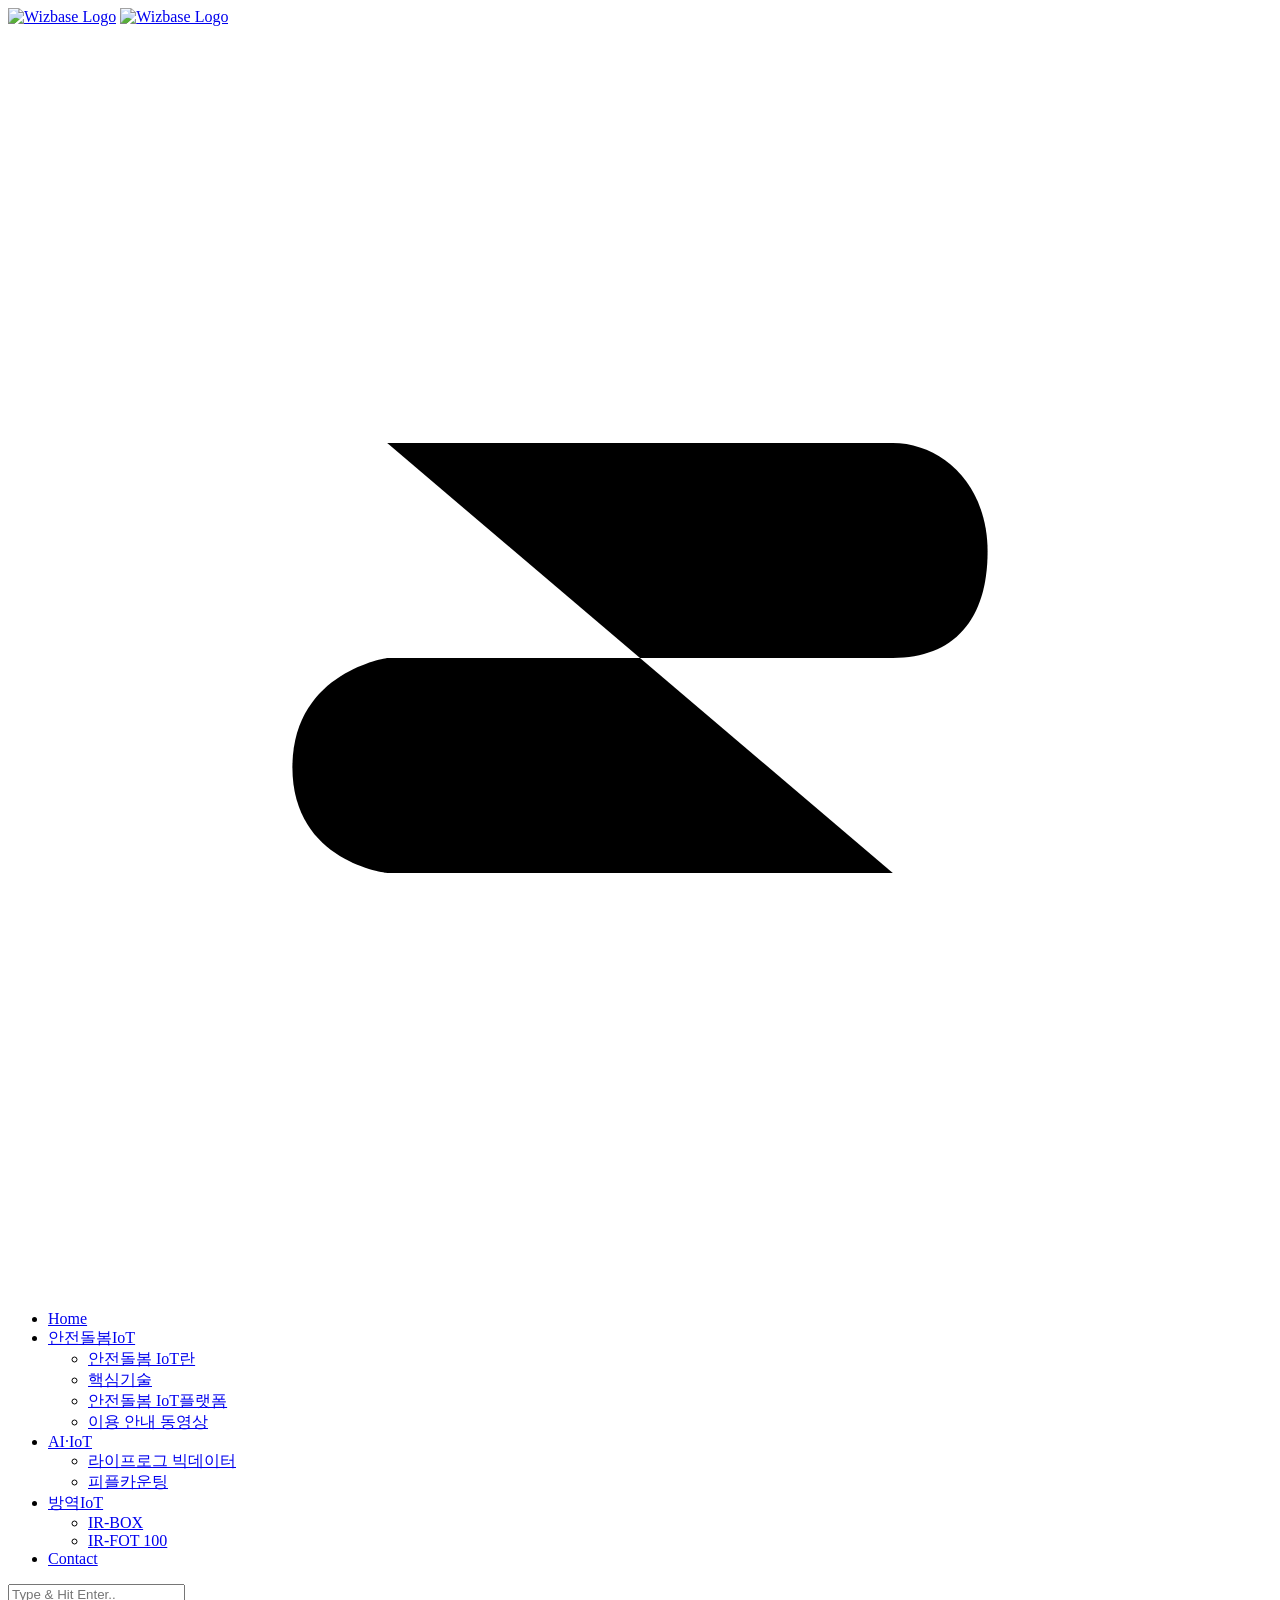
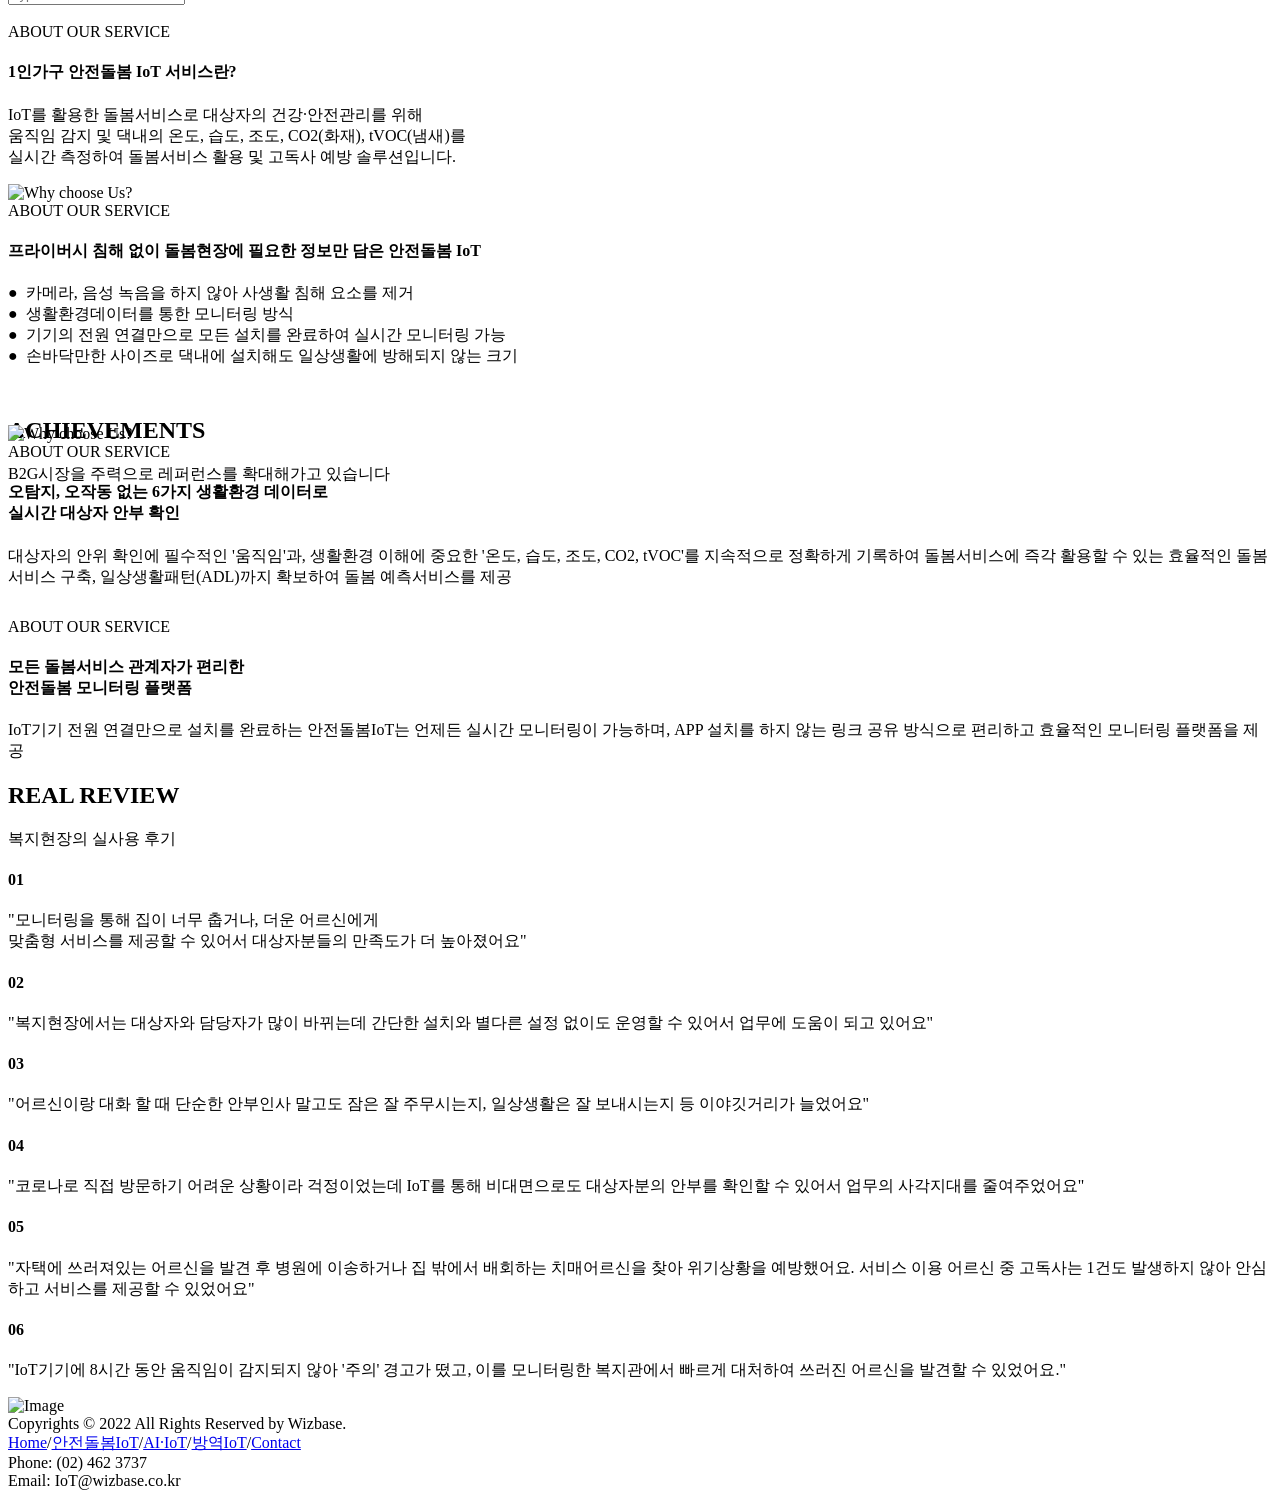
==== sub1.html @ 88e49bb9 "Initial commit: static site converted from Django app" ====
<!DOCTYPE html>
<html dir="ltr" lang="en-US">
<head>
	<meta http-equiv="content-type" content="text/html; charset=utf-8" />
	<link href="https://fonts.googleapis.com/css?family=Lato:300,400,400i,700|Poppins:300,400,500,600,700|PT+Serif:400,400i&display=swap" rel="stylesheet" type="text/css" />
    <link href="https://fonts.googleapis.com/css2?family=Noto+Sans+KR:wght@100;300;400;500;700;900&display=swap" rel="stylesheet">
    <link rel="stylesheet" href="assets/dist/assets/owl.carousel.css">
    <link rel="stylesheet" href="assets/dist/assets/owl.theme.default.min.css">
	<link rel="stylesheet" href="assets/css/custom.css" type="text/css" />
	<link rel="stylesheet" href="assets/css/swiper.css" type="text/css" />
	<link rel="stylesheet" href="assets/css/dark.css" type="text/css" />
	<link rel="stylesheet" href="assets/css/font-icons.css" type="text/css" />
	<link rel="stylesheet" href="assets/css/animate.css" type="text/css" />
	<link rel="stylesheet" href="assets/css/magnific-popup.css" type="text/css" />
	<meta name="viewport" content="width=device-width, initial-scale=1" />
	<title>안전돌봄IoT - Wizbase</title>
</head>
<body class="stretched">
<div id="wrapper" class="clearfix">
	<div id="home" class="page-section" style="position:absolute;top:0;left:0;width:100%;height:200px;z-index:-2;"></div>

	<!-- Header -->
	<header id="header" class="transparent-header dark">
        <div id="header-wrap">
            <div class="container">
                <div class="header-row">
                    <div id="logo">
                        <a href="index.html" class="standard-logo" data-dark-logo="assets/img/wlogo.png"><img src="assets/img/wlogo.png" alt="Wizbase Logo"></a>
                        <a href="index.html" class="retina-logo" data-dark-logo="assets/img/wlogo@2x.png"><img src="assets/img/wlogo@2x.png" alt="Wizbase Logo"></a>
                    </div>
                    <div class="header-misc"></div>
                    <div id="primary-menu-trigger">
                        <svg class="svg-trigger" viewBox="0 0 100 100">
                            <path d="m 30,33 h 40 c 3.722839,0 7.5,3.126468 7.5,8.578427 0,5.451959 -2.727029,8.421573 -7.5,8.421573 h -20"></path>
                            <path d="m 30,50 h 40"></path>
                            <path d="m 70,67 h -40 c 0,0 -7.5,-0.802118 -7.5,-8.365747 0,-7.563629 7.5,-8.634253 7.5,-8.634253 h 20"></path>
                        </svg>
                    </div>
                    <nav class="primary-menu">
                        <ul class="menu-container one-page-menu" data-easing="easeInOutExpo" data-speed="1500">
                            <li class="menu-item"><a class="menu-link" href="index.html"><div>Home</div></a></li>
                            <li class="menu-item">
                                <a class="menu-link" href="sub1.html"><div>안전돌봄IoT</div></a>
                                <ul class="sub-menu-container">
                                    <li class="menu-item"><a class="menu-link" href="sub1.html"><div>안전돌봄 IoT란</div></a></li>
                                    <li class="menu-item"><a class="menu-link" href="sub2.html"><div>핵심기술</div></a></li>
                                    <li class="menu-item"><a class="menu-link" href="sub3.html"><div>안전돌봄 IoT플랫폼</div></a></li>
                                    <li class="menu-item"><a class="menu-link" href="https://www.youtube.com/watch?v=4FWaclQ3Re4&list=PLhf5htweyeka3BoZvVK3-i82LjIv_0GVL&ab_channel=%EC%9C%84%EC%A6%88%EB%B2%A0%EC%9D%B4%EC%8A%A4" target="_blank"><div>이용 안내 동영상</div></a></li>
                                </ul>
                            </li>
                            <li class="menu-item">
                                <a class="menu-link" href="sub4.html"><div>AI·IoT</div></a>
                                <ul class="sub-menu-container">
                                    <li class="menu-item"><a class="menu-link" href="sub4.html"><div>라이프로그 빅데이터</div></a></li>
                                    <li class="menu-item"><a class="menu-link" href="sub5.html"><div>피플카운팅</div></a></li>
                                </ul>
                            </li>
                            <li class="menu-item">
                                <a class="menu-link" href="sub7.html"><div>방역IoT</div></a>
                                <ul class="sub-menu-container">
                                    <li class="menu-item"><a class="menu-link" href="sub7.html"><div>IR-BOX</div></a></li>
                                    <li class="menu-item"><a class="menu-link" href="sub6.html"><div>IR-FOT 100</div></a></li>
                                </ul>
                            </li>
                            <li class="menu-item"><a class="menu-link" href="index.html#section-contact"><div>Contact</div></a></li>
                        </ul>
                    </nav>
                    <form class="top-search-form" action="search.html" method="get">
                        <input type="text" name="q" class="form-control" value="" placeholder="Type &amp; Hit Enter.." autocomplete="off">
                    </form>
                </div>
            </div>
        </div>
        <div class="header-wrap-clone"></div>
    </header>

	<!-- Sub Slider -->
	<section id="slider" class="slider-element slider-parallax swiper_wrapper min-vh-60 min-vh-md-25 include-header">
		<div class="slider-inner">
			<div class="swiper-container swiper-parent">
				<div class="swiper-wrapper">
					<div class="swiper-slide dark">
						<div class="swiper-slide-bg" style="background-image: url('assets/img/iot_sub_01_title_bg.png');"></div>
					</div>
				</div>
				<div class="slider-arrow-left"><i class="icon-angle-left"></i></div>
				<div class="slider-arrow-right"><i class="icon-angle-right"></i></div>
			</div>
		</div>
	</section>

    <!-- Content -->
    <section id="content">
        <div class="content-wrap">

            <section id="section-sub101" class="page-section">
                <div class="container clearfix">
                    <div class="row align-items-center col-mb-50">
                        <div class="row align-items-center col-md-6 userpadding1" data-animate="fadeInLeft">
                            <img src="assets/img/iot_sub_01_pic_01.png" alt="">
                        </div>
                        <div class="col-md-6 text-center userpadding2 wei text-md-start heading-custom4">
                            <div class="heading-block heading-custom3 border-bottom-0">
                                <span>ABOUT OUR SERVICE</span>
                                <h4>1인가구 안전돌봄 IoT 서비스란?</h4>
                            </div>
                            <p>IoT를 활용한 돌봄서비스로 대상자의 건강·안전관리를 위해<br>움직임 감지 및 댁내의 온도, 습도, 조도, CO2(화재), tVOC(냄새)를<br>실시간 측정하여 돌봄서비스 활용 및 고독사 예방 솔루션입니다.</p>
                        </div>
                    </div>
                </div>
            </section>

            <div class="sline"></div>

            <section id="section-lifelog" class="page-section dividecol">
                <div class="container clearfix">
                    <div class="row align-items-center col-mb-50">
                        <div class="col-md-5 row align-items-center order-md-last" data-animate="fadeInRight">
                            <img src="assets/img/iot_sub_01_pic_02.png" alt="Why choose Us?">
                        </div>
                        <div class="col-md-7 text-center userpadding2 wei text-md-start heading-custom4">
                            <div class="heading-block border-bottom-0 heading-custom3">
                                <span>ABOUT OUR SERVICE</span>
                                <h4>프라이버시 침해 없이 돌봄현장에 필요한 정보만 담은 안전돌봄 IoT</h4>
                            </div>
                            <p><span class="seolone">●&nbsp;&nbsp;</span>카메라, 음성 녹음을 하지 않아 사생활 침해 요소를 제거<br>
                                <span class="seolone">●&nbsp;&nbsp;</span>생활환경데이터를 통한 모니터링 방식<br>
                                <span class="seolone">●&nbsp;&nbsp;</span>기기의 전원 연결만으로 모든 설치를 완료하여 실시간 모니터링 가능<br>
                                <span class="seolone">●&nbsp;&nbsp;</span>손바닥만한 사이즈로 댁내에 설치해도 일상생활에 방해되지 않는 크기<br>
                            </p>
                        </div>
                    </div>
                </div>
            </section>

            <div class="section parallax mb-0 border-bottom-0" style="background-image: url('assets/img/iotsub.png'); margin-top:50px;" data-bottom-top="background-position:0px 0px;" data-top-bottom="background-position:0px -300px;">
                <div class="container mx-auto clearfix">
                    <div class="heading-block center">
                        <h2>ACHIEVEMENTS</h2>
                        <span>B2G시장을 주력으로 레퍼런스를 확대해가고 있습니다</span>
                    </div>
                    <div style="position: relative; margin-bottom: -60px;" data-height-xl="415" data-height-lg="342" data-height-md="262" data-height-sm="160" data-height-xs="102">
                        <img src="assets/img/iot_sub_01_hexagon_01.png" style="position: absolute; top: -30px; left: 0;" data-animate="fadeInUp" alt="">
                        <img src="assets/img/iot_sub_01_hexagon_02.png" style="position: absolute; top: -30px; left: 0;" data-animate="fadeInUp" data-delay="300" alt="">
                        <img src="assets/img/iot_sub_01_hexagon_03.png" style="position: absolute; top: -30px; left: 0;" data-animate="fadeInUp" data-delay="600" alt="">
                    </div>
                </div>
            </div>

            <div class="sline"></div>

            <section id="section-sub103" class="page-section">
                <div class="container clearfix">
                    <div class="row align-items-center col-mb-50">
                        <div class="row align-items-center col-md-5" data-animate="fadeInLeft">
                            <img src="assets/img/iot_sub_01_pic_03.png" alt="Why choose Us?">
                        </div>
                        <div class="col-md-7 text-center userpadding2 wei text-md-start heading-custom4">
                            <div class="heading-block border-bottom-0 heading-custom3">
                                <span>ABOUT OUR SERVICE</span>
                                <h4>오탐지, 오작동 없는 6가지 생활환경 데이터로<br>실시간 대상자 안부 확인</h4>
                            </div>
                            <p>대상자의 안위 확인에 필수적인 '움직임'과, 생활환경 이해에 중요한 '온도, 습도, 조도, CO2, tVOC'를 지속적으로 정확하게 기록하여 돌봄서비스에 즉각 활용할 수 있는 효율적인 돌봄서비스 구축, 일상생활패턴(ADL)까지 확보하여 돌봄 예측서비스를 제공</p>
                        </div>
                    </div>
                </div>
            </section>

            <div class="sline"></div>

            <section id="section-sub104" class="page-section dividecol">
                <div class="container clearfix">
                    <div class="row align-items-center col-mb-50">
                        <div class="col-md-7 row align-items-center order-md-last">
                            <div style="position: relative; margin-bottom: 30px;" data-height-xl="300" data-height-lg="300" data-height-md="262" data-height-sm="160" data-height-xs="102">
                                <img src="assets/img/iot_sub_01_pic_04_mac.png" style="position: absolute; top: 0; left: 0;" data-animate="fadeInUp" alt="">
                                <img src="assets/img/iot_sub_01_pic_seperate_01.png" style="position: absolute; top: 0; left: 0;" data-animate="fadeInUp" data-delay="300" alt="">
                            </div>
                        </div>
                        <div class="col-md-5 text-center text-md-start wei heading-custom4">
                            <div class="heading-block border-bottom-0 heading-custom3">
                                <span>ABOUT OUR SERVICE</span>
                                <h4>모든 돌봄서비스 관계자가 편리한<br>안전돌봄 모니터링 플랫폼</h4>
                            </div>
                            <p>IoT기기 전원 연결만으로 설치를 완료하는 안전돌봄IoT는 언제든 실시간 모니터링이 가능하며, APP 설치를 하지 않는 링크 공유 방식으로 편리하고 효율적인 모니터링 플랫폼을 제공</p>
                        </div>
                    </div>
                </div>
            </section>

            <div class="sline"></div>

            <section id="section-contactx" class="page-section backout2">
                <div class="container clearfix">
                    <div class="heading-block center">
                        <h2>REAL REVIEW</h2>
                        <span>복지현장의 실사용 후기</span>
                    </div>
                </div>
            </section>

            <section id="section-sd" class="page-section backout2">
                <div class="container clearfix">
                    <div id="section-gallery" class="page-section p-0 m-0">
                        <div class="owl-carousel owl-carousel-full image-carousel carousel-widget bottommargin" data-margin="20" data-center="true" data-loop="true" data-nav="true" data-pagi="false" data-items-xs="1" data-items-sm="1" data-items-md="2" data-items-lg="3" data-items-xl="3" data-stage-padding="30" data-lightbox="gallery">
                            <div class="oc-item"><div class="item"><div class="sub1owl"><h4>01</h4><p>"모니터링을 통해 집이 너무 춥거나, 더운 어르신에게<br> 맞춤형 서비스를 제공할 수 있어서 대상자분들의 만족도가 더 높아졌어요"</p></div></div></div>
                            <div class="oc-item"><div class="sub1owl"><h4>02</h4><p>"복지현장에서는 대상자와 담당자가 많이 바뀌는데 간단한 설치와 별다른 설정 없이도 운영할 수 있어서 업무에 도움이 되고 있어요"</p></div></div>
                            <div class="oc-item"><div class="sub1owl"><h4>03</h4><p>"어르신이랑 대화 할 때 단순한 안부인사 말고도 잠은 잘 주무시는지, 일상생활은 잘 보내시는지 등 이야깃거리가 늘었어요"</p></div></div>
                            <div class="oc-item"><div class="sub1owl"><h4>04</h4><p>"코로나로 직접 방문하기 어려운 상황이라 걱정이었는데 IoT를 통해 비대면으로도 대상자분의 안부를 확인할 수 있어서 업무의 사각지대를 줄여주었어요"</p></div></div>
                            <div class="oc-item"><div class="sub1owl"><h4>05</h4><p>"자택에 쓰러져있는 어르신을 발견 후 병원에 이송하거나 집 밖에서 배회하는 치매어르신을 찾아 위기상황을 예방했어요. 서비스 이용 어르신 중 고독사는 1건도 발생하지 않아 안심하고 서비스를 제공할 수 있었어요"</p></div></div>
                            <div class="oc-item"><div class="sub1owl"><h4>06</h4><p>"IoT기기에 8시간 동안 움직임이 감지되지 않아 '주의' 경고가 떴고, 이를 모니터링한 복지관에서 빠르게 대처하여 쓰러진 어르신을 발견할 수 있었어요."</p></div></div>
                        </div>
                    </div>
                </div>
            </section>

        </div>
    </section>

	<!-- Footer -->
	<footer id="footer" class="dark">
		<div id="copyrights">
			<div class="container">
				<div class="row justify-content-between col-mb-30">
					<div class="col-12 col-lg-auto text-center text-lg-start order-last order-lg-first">
						<img src="assets/img/footer-logo.png" alt="Image" class="mb-4"><br>
						Copyrights &copy; 2022 All Rights Reserved by Wizbase.
					</div>
					<div class="col-12 col-lg-auto text-center text-lg-end one-page-menu">
						<div class="copyrights-menu copyright-links">
							<a href="index.html">Home</a>/<a href="sub1.html">안전돌봄IoT</a>/<a href="sub4.html">AI·IoT</a>/<a href="sub6.html">방역IoT</a>/<a href="index.html#section-contact">Contact</a>
							<div>Phone: (02) 462 3737<br />Email: IoT@wizbase.co.kr</div>
						</div>
					</div>
				</div>
			</div>
		</div>
	</footer>

</div>

<div id="gotoTop" class="icon-angle-up"></div>

<script type="text/javascript" src="assets/js/jquery.js"></script>
<script type="text/javascript" src="assets/js/plugins.min.js"></script>
<script src="assets/dist/owl.carousel.js"></script>
<script type="text/javascript" src="assets/js/functions.js"></script>
</body>
</html>
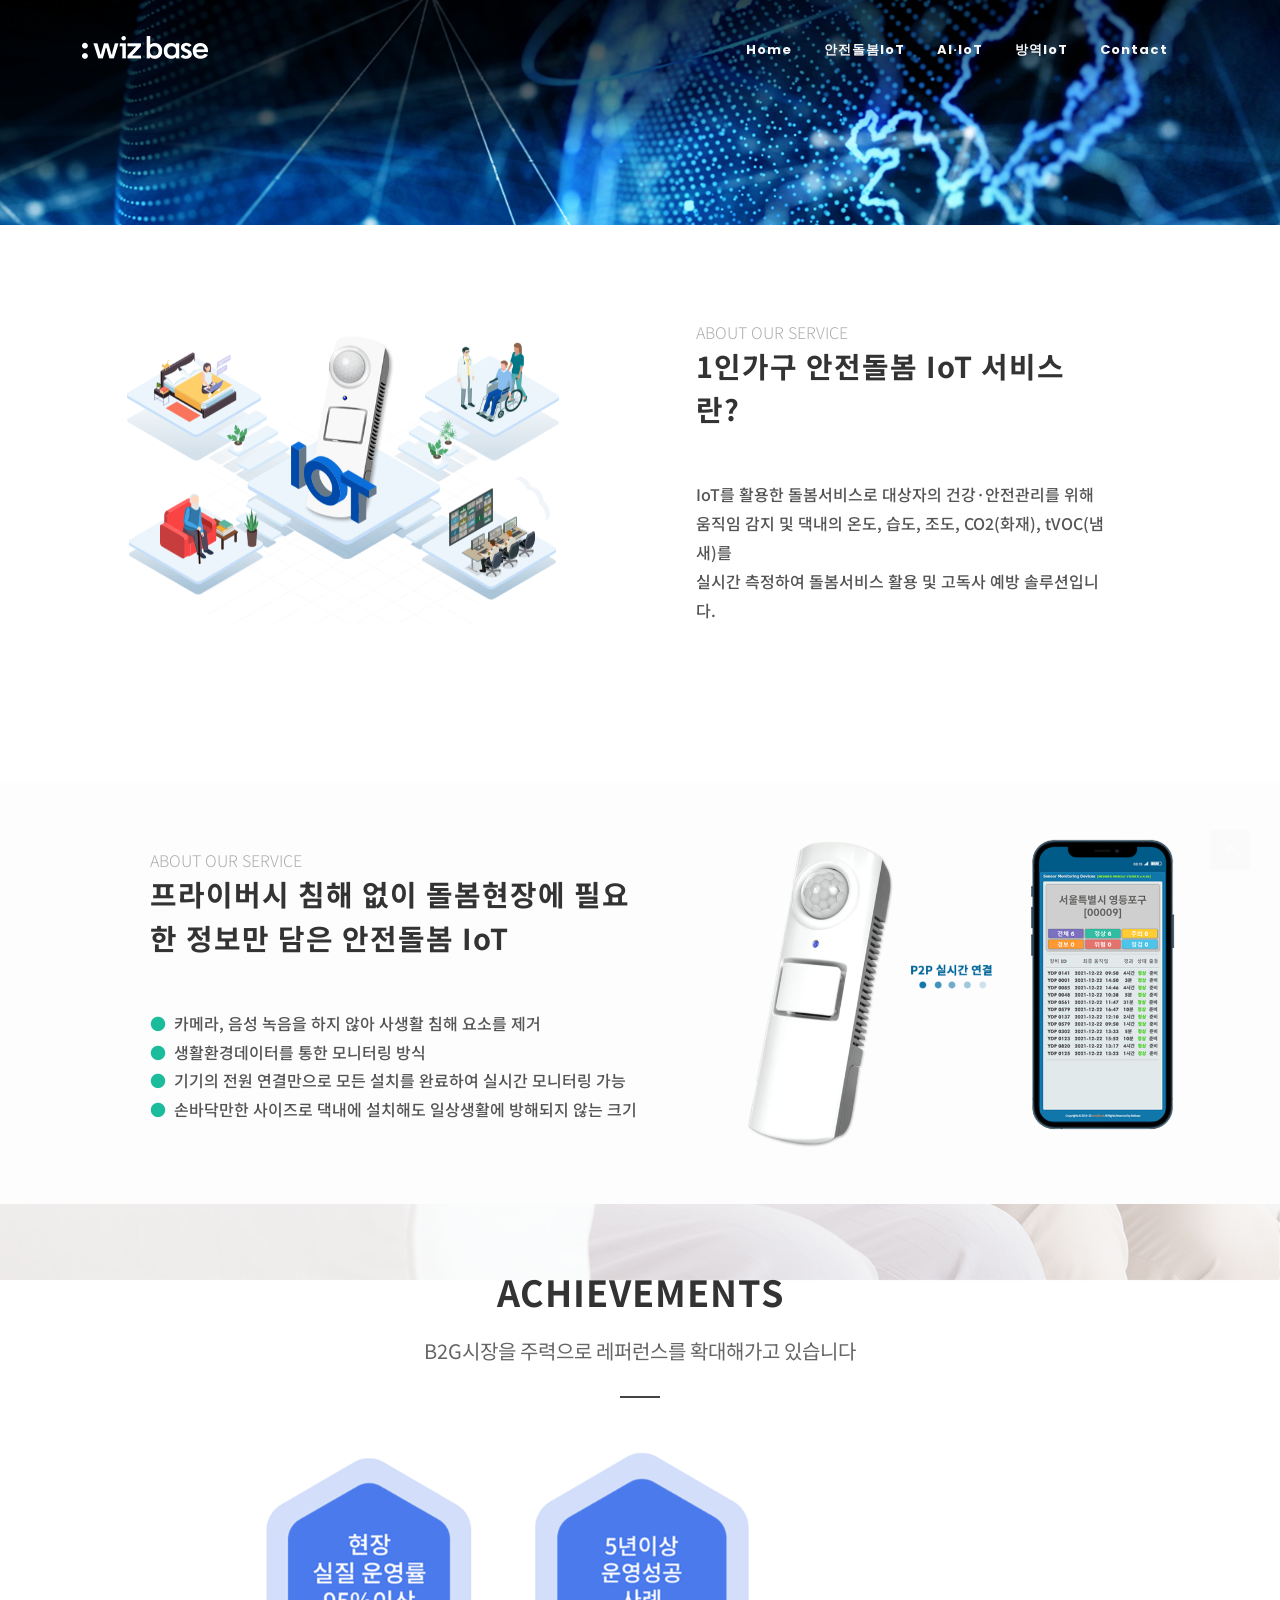
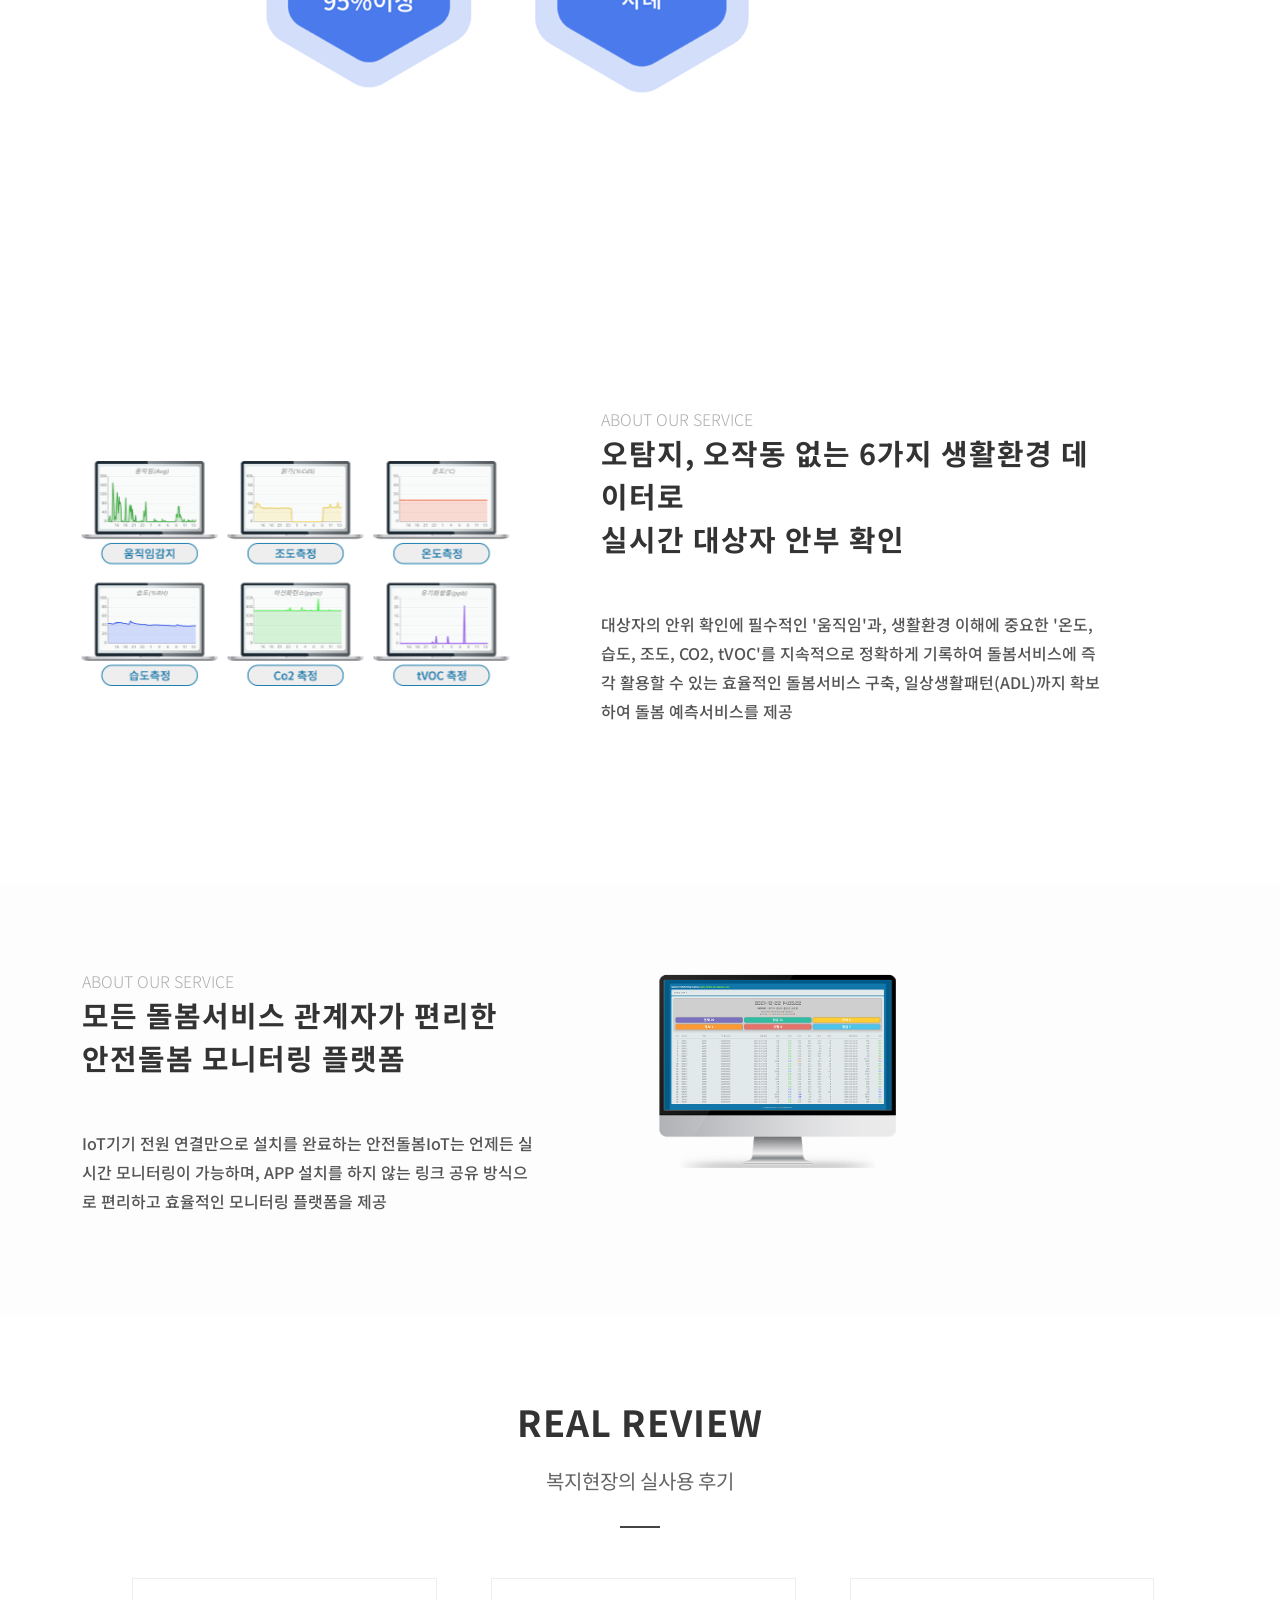
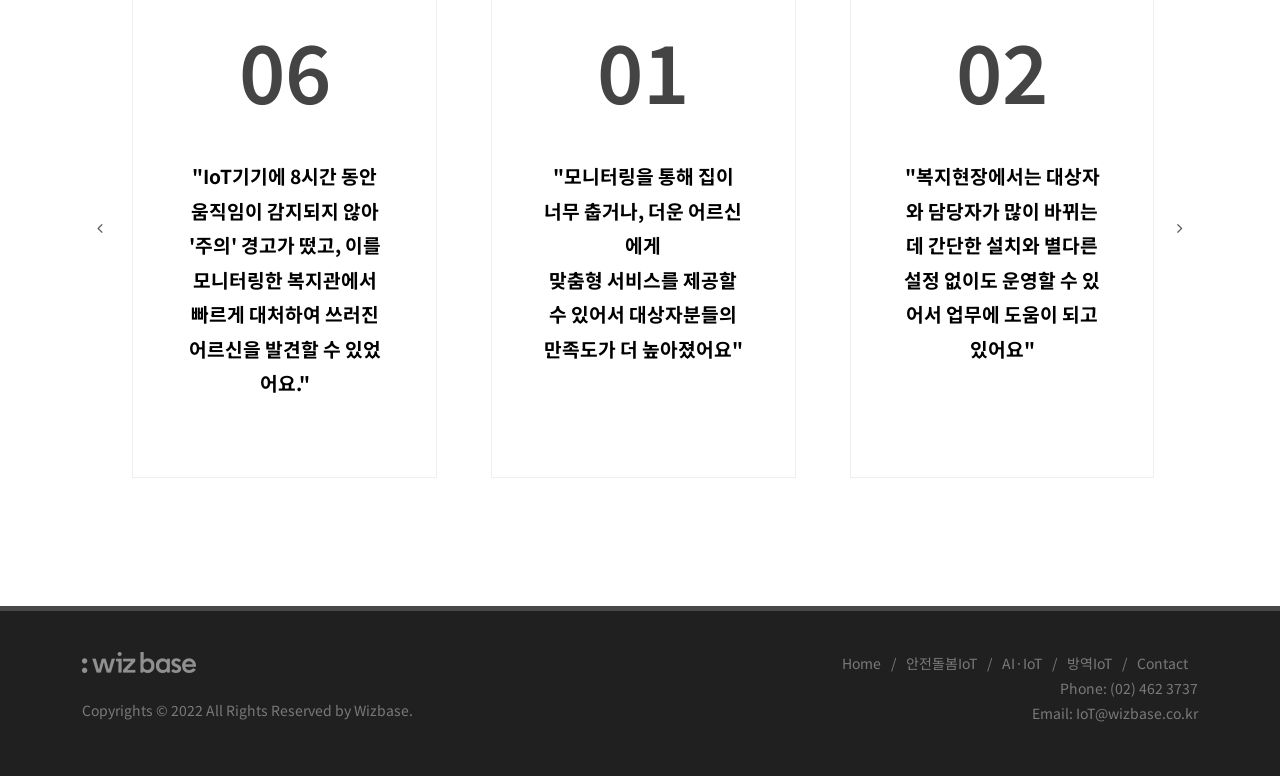
==== commit df341cdb: "Add CSS/JS assets and update sub pages to use owl carousel CDN" ====
--- a/sub1.html
+++ b/sub1.html
@@ -4,8 +4,8 @@
 	<meta http-equiv="content-type" content="text/html; charset=utf-8" />
 	<link href="https://fonts.googleapis.com/css?family=Lato:300,400,400i,700|Poppins:300,400,500,600,700|PT+Serif:400,400i&display=swap" rel="stylesheet" type="text/css" />
     <link href="https://fonts.googleapis.com/css2?family=Noto+Sans+KR:wght@100;300;400;500;700;900&display=swap" rel="stylesheet">
-    <link rel="stylesheet" href="assets/dist/assets/owl.carousel.css">
-    <link rel="stylesheet" href="assets/dist/assets/owl.theme.default.min.css">
+    <link rel="stylesheet" href="https://cdnjs.cloudflare.com/ajax/libs/OwlCarousel2/2.3.4/assets/owl.carousel.min.css">
+    <link rel="stylesheet" href="https://cdnjs.cloudflare.com/ajax/libs/OwlCarousel2/2.3.4/assets/owl.theme.default.min.css">
 	<link rel="stylesheet" href="assets/css/custom.css" type="text/css" />
 	<link rel="stylesheet" href="assets/css/swiper.css" type="text/css" />
 	<link rel="stylesheet" href="assets/css/dark.css" type="text/css" />
@@ -243,7 +243,7 @@
 
 <script type="text/javascript" src="assets/js/jquery.js"></script>
 <script type="text/javascript" src="assets/js/plugins.min.js"></script>
-<script src="assets/dist/owl.carousel.js"></script>
+<script src="https://cdnjs.cloudflare.com/ajax/libs/OwlCarousel2/2.3.4/owl.carousel.min.js"></script>
 <script type="text/javascript" src="assets/js/functions.js"></script>
 </body>
 </html>
--- a/assets/css/dark.css
+++ b/assets/css/dark.css
@@ -0,0 +1,2340 @@
+/* ----------------------------------------------------------------
+	Dark Scheme
+-----------------------------------------------------------------*/
+
+
+.dark,
+.dark h1,
+.dark h2,
+.dark h3,
+.dark h4,
+.dark h5,
+.dark h6 {
+    color: #EEE;
+}
+
+.dark a:not([class*="btn-"]):hover {
+    color: #EEE;
+}
+
+body.dark,
+.dark #wrapper,
+.dark #content,
+.dark .shop-quick-view-ajax,
+.dark .portfolio-ajax-modal,
+.dark .ajax-modal-title,
+.dark .modal-content,
+.dark .page-transition-wrap,
+body.dark #side-panel,
+body #side-panel.dark {
+    background-color: #383838;
+}
+
+.dark .css3-spinner > div {
+    background-color: rgba(255, 255, 255, 0.3);
+}
+
+.dark .css3-spinner-clip-rotate > div,
+.dark .css3-spinner-scale-ripple > div {
+    border-color: rgba(255, 255, 255, 0.3);
+}
+
+.dark .line,
+.dark .double-line {
+    border-top-color: rgba(255, 255, 255, 0.15);
+}
+
+.dark .section,
+.section.dark {
+    background-color: #282828;
+    border-color: rgba(255, 255, 255, 0.1);
+}
+
+.dark #top-bar,
+#top-bar.dark {
+    border-bottom-color: rgba(255, 255, 255, 0.1);
+    background-color: #282828;
+}
+
+.dark .top-links {
+    border-bottom-color: rgba(255, 255, 255, 0.1);
+}
+
+.dark .top-links-item {
+    border-left-color: rgba(255, 255, 255, 0.1);
+}
+
+.dark .top-links-item > a {
+    color: #AAA;
+}
+
+.dark .top-links-item:hover {
+    background-color: #192a55;
+}
+
+.dark .top-links-sub-menu,
+.dark .top-links-section {
+    background: #192a55;
+    border-color: #444;
+    border-top-color: #517fea;
+}
+
+.dark .top-links-sub-menu .top-links-item:not(:first-child) {
+    border-top-color: #444;
+}
+
+.dark .top-links-sub-menu .top-links-item:hover {
+    background-color: #383838;
+}
+
+.dark #top-social li {
+    border-left-color: rgba(255, 255, 255, 0.1);
+}
+
+.dark #top-social a {
+    color: #BBB;
+}
+
+.dark #header,
+#header.dark {
+    background-color: #192a55;
+    border-bottom-color: rgba(255, 255, 255, 0.05);
+}
+
+.dark #header-wrap {
+    background-color: #192a55;
+}
+
+@media (min-width: 992px) {
+
+    .dark #header.transparent-header,
+    #header.transparent-header.dark,
+    .dark #header.transparent-header:not(.sticky-header) #header-wrap,
+    #header.transparent-header.dark:not(.sticky-header) #header-wrap {
+        background: transparent;
+        border-bottom-color: transparent;
+    }
+
+    .dark #header.transparent-header.semi-transparent #header-wrap,
+    #header.transparent-header.semi-transparent.dark #header-wrap {
+        background-color: rgba(0, 0, 0, 0.6);
+    }
+
+    .dark .transparent-header.floating-header .container,
+    .transparent-header.floating-header.dark .container {
+        background-color: #192a55;
+    }
+
+    .dark #header.full-header,
+    #header.full-header.dark {
+        border-bottom-color: rgba(255, 255, 255, 0.15);
+    }
+
+    .dark #header.transparent-header.full-header #header-wrap,
+    #header.transparent-header.full-header.dark #header-wrap {
+        border-bottom-color: rgba(255, 255, 255, 0.15);
+    }
+
+    #slider + .dark #header.transparent-header.full-header #header-wrap,
+    #slider + #header.transparent-header.full-header.dark #header-wrap {
+        border-top-color: rgba(255, 255, 255, 0.15);
+    }
+
+    .dark .sticky-header #header-wrap .sticky-header.dark #header-wrap {
+        background-color: #192a55;
+    }
+
+    .dark .sticky-header.full-header #header-wrap,
+    .sticky-header.full-header.dark #header-wrap {
+        border-bottom-color: rgba(255, 255, 255, 0.15);
+    }
+
+    .dark .semi-transparent.sticky-header #header-wrap,
+    .semi-transparent.sticky-header.dark #header-wrap {
+        background-color: rgba(0, 0, 0, 0.6);
+    }
+
+}
+
+@media (max-width: 991.98px) {
+
+    .dark .sticky-header #header-wrap,
+    .sticky-header.dark #header-wrap {
+        background-color: #192a55;
+        border-bottom-color: rgba(255, 255, 255, 0.15);
+    }
+
+    body.dark:not(.primary-menu-open) .transparent-header-responsive,
+    body:not(.primary-menu-open) .transparent-header-responsive.dark,
+    body.dark:not(.primary-menu-open) .transparent-header-responsive #header-wrap,
+    body:not(.primary-menu-open) .transparent-header-responsive.dark #header-wrap {
+        background-color: transparent;
+        border-bottom-color: transparent;
+    }
+
+    body.dark:not(.primary-menu-open) .semi-transparent.transparent-header-responsive,
+    body:not(.primary-menu-open) .semi-transparent.transparent-header-responsive.dark {
+        background-color: rgba(0, 0, 0, 0.6);
+    }
+
+}
+
+
+.dark #logo a {
+    color: #FFF;
+}
+
+@media (min-width: 992px) {
+
+    .dark .full-header #logo,
+    .full-header.dark #logo {
+        border-color: rgba(255, 255, 255, 0.15);
+    }
+
+    .dark #header.transparent-header.full-header #logo,
+    #header.transparent-header.full-header.dark #logo {
+        border-color: rgba(255, 255, 255, 0.15);
+    }
+
+}
+
+.dark .primary-menu + .primary-menu,
+.dark .menu-item:not(:first-child),
+.dark .sub-menu-container,
+.dark .mega-menu-content,
+.dark .sub-menu-container .menu-item:not(:first-child) {
+    border-top-color: rgba(255, 255, 255, 0.15);
+}
+
+.dark .svg-trigger path {
+    stroke: #FFF;
+}
+
+.dark .menu-item .sub-menu-trigger {
+    color: #F7F7F7;
+}
+
+.dark .menu-link {
+    color: #F7F7F7;
+}
+
+.dark .primary-menu:not(.not-dark) .sub-menu-container .menu-item > .menu-link {
+    color: #E5E5E5;
+}
+
+.dark .menu-item:hover > .menu-link,
+.dark .menu-item.current > .menu-link {
+    color: #517fea;
+}
+
+@media (max-width: 991.98px) {
+
+    .dark .mega-menu-content .sub-menu-container {
+        border-top-color: rgba(255, 255, 255, 0.2);
+    }
+
+    /* Off Canvas Menu
+	-----------------------------------------------------------------*/
+
+    .dark #header:not(.sticky-header) .mobile-menu-off-canvas .menu-container,
+    #header.dark:not(.sticky-header) .mobile-menu-off-canvas .menu-container {
+        background-color: #192a55;
+        border-right-color: rgba(255, 255, 255, 0.2) !important;
+    }
+
+    .dark #header:not(.sticky-header) .mobile-menu-off-canvas.from-right .menu-container,
+    #header.dark:not(.sticky-header) .mobile-menu-off-canvas.from-right .menu-container {
+        border-left-color: rgba(255, 255, 255, 0.2) !important;
+    }
+
+}
+
+@media (min-width: 992px) {
+
+    .dark .full-header .primary-menu .menu-container,
+    .full-header.dark .primary-menu .menu-container {
+        border-color: rgba(255, 255, 255, 0.15);
+    }
+
+    .dark .transparent-header.full-header .primary-menu .menu-container,
+    .transparent-header.full-header.dark .primary-menu .menu-container {
+        border-color: rgba(255, 255, 255, 0.2);
+    }
+
+    .dark .primary-menu:not(.not-dark) .sub-menu-container,
+    .dark .primary-menu:not(.not-dark) .mega-menu-content {
+        background-color: #192a55;
+        border-color: rgba(255, 255, 255, 0.05);
+        border-top-color: #517fea;
+    }
+
+    .dark .primary-menu:not(.not-dark) .sub-menu-container .menu-item > .menu-link {
+        color: #999;
+    }
+
+    .dark .primary-menu:not(.not-dark) .sub-menu-container .menu-item:hover > .menu-link {
+        background-color: rgba(0, 0, 0, 0.1);
+        color: #517fea;
+    }
+
+    .dark .primary-menu:not(.not-dark) .mega-menu-content .sub-menu-container:not(.mega-menu-dropdown) {
+        background-color: transparent;
+    }
+
+    .dark .primary-menu:not(.not-dark) .sub-menu-container.mega-menu-column:not(:first-child) {
+        border-left-color: rgba(255, 255, 255, 0.05);
+    }
+
+    .dark .primary-menu:not(.not-dark) .mega-menu-style-2 .mega-menu-title > .menu-link {
+        color: #BBB;
+    }
+
+    .dark .primary-menu:not(.not-dark) .mega-menu-style-2 .mega-menu-title:hover > .menu-link {
+        background-color: transparent;
+        color: #517fea;
+    }
+
+
+    .dark .style-3 .menu-container > .menu-item:hover > .menu-link {
+        color: #F7F7F7;
+        background-color: rgba(255, 255, 255, 0.05);
+    }
+
+    .dark .style-3 .menu-container > .menu-item.current > .menu-link {
+        color: #FFF;
+        background-color: #517fea;
+    }
+
+    .dark .style-4 .menu-container > .menu-item:hover > .menu-link,
+    .dark .style-4 .menu-container > .menu-item.current > .menu-link {
+        color: #F7F7F7;
+        border-color: #F7F7F7;
+    }
+
+    .dark .style-5 .menu-container {
+        border-right-color: rgba(255, 255, 255, 0.15);
+    }
+
+
+    .dark .sub-title .menu-container > .menu-item:not(:first-child) > .menu-link::before {
+        background-color: rgba(255, 255, 255, 0.15);
+    }
+
+    .dark .sub-title .menu-container > .menu-item > .menu-link span {
+        color: #999;
+    }
+
+    .dark .sub-title .menu-container > .menu-item:hover > .menu-link,
+    .dark .sub-title .menu-container > .menu-item.current > .menu-link {
+        color: #FFF;
+    }
+
+    .dark .sub-title .menu-container > .menu-item:hover > .menu-link span,
+    .dark .sub-title .menu-container > .menu-item.current > .menu-link span {
+        color: #EEE;
+    }
+
+
+    .side-header.dark #header,
+    .side-header #header.dark {
+        background-color: #192a55;
+        border-right-color: rgba(255, 255, 255, 0.15);
+    }
+
+    .side-header.open-header.dark #header-trigger {
+        background-color: rgba(0, 0, 0, 0.3);
+    }
+
+    .side-header.side-header-right.dark #header,
+    .side-header.side-header-right #header.dark {
+        border-left-color: rgba(255, 255, 255, 0.15);
+    }
+
+    .overlay-menu.dark .primary-menu > #overlay-menu-close,
+    .overlay-menu .dark .primary-menu > #overlay-menu-close {
+        color: #F7F7F7;
+    }
+
+    .overlay-menu.dark .primary-menu,
+    .overlay-menu .dark .primary-menu,
+    .overlay-menu .primary-menu.dark {
+        background-color: rgba(0, 0, 0, 0.85);
+    }
+
+    .overlay-menu.dark .sub-menu-container,
+    .overlay-menu.dark .mega-menu-content,
+    .overlay-menu .dark .sub-menu-container,
+    .overlay-menu .dark .mega-menu-content {
+        background-color: transparent;
+    }
+
+}
+
+@media (max-width: 991.98px) {
+
+    .side-push-panel.dark #side-panel-trigger-close a,
+    .side-push-panel .dark #side-panel-trigger-close a {
+        color: #F7F7F7;
+        background-color: rgba(0, 0, 0, 0.3);
+    }
+
+}
+
+.dark .header-misc-icon > a {
+    color: #F7F7F7;
+}
+
+.dark .top-search-form input {
+    color: #F7F7F7 !important;
+}
+
+@media (min-width: 992px) {
+
+    .dark .transparent-header:not(.sticky-header):not(.full-header):not(.floating-header) .top-search-form input,
+    .transparent-header.dark:not(.sticky-header):not(.full-header):not(.floating-header) .top-search-form input {
+        border-bottom-color: rgba(255, 255, 255, 0.15);
+    }
+}
+
+.search-overlay.dark .top-search-form,
+.search-overlay .dark .top-search-form {
+    background-color: rgba(0, 0, 0, 0.85);
+}
+
+.dark .top-search-form input::-moz-placeholder {
+    color: rgba(255, 255, 255, 0.6) !important;
+}
+
+.dark .top-search-form input:-ms-input-placeholder {
+    color: rgba(255, 255, 255, 0.6) !important;
+}
+
+.dark .top-search-form input::-webkit-input-placeholder {
+    color: rgba(255, 255, 255, 0.6) !important;
+}
+
+
+.dark .top-cart-content {
+    background-color: #192a55;
+    border-left-color: rgba(255, 255, 255, 0.1);
+}
+
+.dark .top-cart-title {
+    border-bottom-color: rgba(255, 255, 255, 0.1);
+}
+
+.dark .top-cart-item:not(:first-child),
+.dark .top-cart-action {
+    border-top-color: rgba(255, 255, 255, 0.1);
+}
+
+.dark .top-cart-item-image:not(:hover) {
+    border-color: rgba(255, 255, 255, 0.1);
+}
+
+.dark .top-cart-item-desc a {
+    color: #F7F7F7;
+}
+
+.dark .top-cart-item-desc a:hover {
+    color: #517fea;
+}
+
+.dark .top-cart-item-price,
+.dark .top-cart-item-quantity {
+    color: #AAA;
+}
+
+@media (min-width: 992px) {
+
+    .dark .top-cart-content {
+        border-color: rgba(255, 255, 255, 0.1);
+        border-top-color: #517fea;
+    }
+
+    .dark .dots-menu .page-menu-item:not(.current) > a {
+        background-color: rgba(255, 255, 255, 0.3);
+    }
+
+    .dark .dots-menu .page-menu-item:not(.current) > a:hover {
+        background-color: rgba(255, 255, 255, 0.6);
+    }
+
+    .dark .dots-menu.dots-menu-border .page-menu-item:not(.current) > a {
+        background-color: transparent !important;
+        border-color: rgba(255, 255, 255, 0.3);
+    }
+
+    .dark .dots-menu.dots-menu-border .page-menu-item:not(.current) > a:hover {
+        border-color: rgba(255, 255, 255, 0.6);
+    }
+
+}
+
+.dark .one-page-arrow,
+.one-page-arrow.dark {
+    color: #FFF;
+}
+
+.dark #side-panel,
+#side-panel.dark {
+    background-color: #192a55;
+}
+
+.dark #side-panel .widget:not(:first-child),
+#side-panel.dark .widget:not(:first-child) {
+    border-top-color: rgba(255, 255, 255, 0.15);
+}
+
+
+.dark .slider-caption:not(.not-dark),
+.dark .slider-caption:not(.not-dark) h2 {
+    color: #F7F7F7;
+}
+
+.dark #page-title,
+#page-title.dark {
+    background-color: #282828;
+    border-bottom-color: rgba(255, 255, 255, 0.15);
+}
+
+.dark #page-title h1,
+#page-title.dark h1 {
+    color: #F7F7F7;
+}
+
+.dark #page-title span,
+#page-title.dark span {
+    color: #AAA;
+}
+
+.dark .breadcrumb a {
+    color: #EEE;
+}
+
+.dark .breadcrumb a:hover {
+    color: #517fea;
+}
+
+.dark .page-title-nobg,
+.page-title-nobg.dark {
+    border-bottom-color: rgba(255, 255, 255, 0.15);
+}
+
+.dark .grid-filter li a {
+    color: #DDD;
+}
+
+@media (min-width: 768px) {
+
+    .dark .grid-filter {
+        border-color: rgba(255, 255, 255, 0.15);
+    }
+
+    .dark .grid-filter:not(.style-3) li a {
+        border-left-color: rgba(255, 255, 255, 0.15);
+    }
+
+}
+
+.dark .grid-filter.style-4 li.activeFilter a {
+    color: #EEE !important;
+}
+
+.dark .grid-shuffle {
+    border-color: rgba(255, 255, 255, 0.15);
+    color: #EEE;
+}
+
+.dark .portfolio-desc h3 a {
+    color: #F7F7F7;
+}
+
+.dark .portfolio-desc h3 a:hover {
+    color: rgba(255, 255, 255, 0.75);
+}
+
+.dark .portfolio-desc span,
+.dark .portfolio-desc span a {
+    color: #BBB;
+}
+
+.dark .portfolio-desc span a:hover {
+    color: #EEE;
+}
+
+.dark .portfolio-reveal .portfolio-desc {
+    background-color: #383838;
+}
+
+.dark .ajax-modal-title {
+    border-bottom-color: rgba(255, 255, 255, 0.15);
+}
+
+.dark .portfolio-meta li {
+    color: #BBB;
+}
+
+.dark .portfolio-meta li span {
+    color: #EEE;
+}
+
+.dark #portfolio-navigation a {
+    color: #EEE;
+}
+
+.dark #portfolio-navigation a:hover {
+    color: #517fea;
+}
+
+.dark .entry::after {
+    background-color: rgba(255, 255, 255, 0.2);
+}
+
+
+.dark .entry-title h2 a,
+.dark .entry-title h3 a,
+.dark .entry-title h4 a {
+    color: #F7F7F7;
+}
+
+.dark .entry-title h2 a:hover,
+.dark .entry-title h3 a:hover,
+.dark .entry-title h4 a:hover {
+    color: #517fea;
+}
+
+.dark .entry-meta li,
+.dark .entry-meta a:not(:hover) {
+    color: #BBB;
+}
+
+.dark .entry-link {
+    background-color: rgba(0, 0, 0, 0.2);
+    color: #F7F7F7;
+}
+
+.dark .entry-link:hover {
+    color: #FFF;
+    background-color: #517fea;
+}
+
+.dark .entry-link span {
+    color: #AAA;
+}
+
+.dark .entry-link:hover span {
+    color: #EEE;
+}
+
+.dark .more-link:hover {
+    border-bottom-color: #CCC;
+}
+
+.dark #comments {
+    border-top-color: rgba(255, 255, 255, 0.1);
+}
+
+.dark .commentlist {
+    border-bottom-color: rgba(255, 255, 255, 0.1);
+}
+
+.dark .comment-wrap {
+    border-color: rgba(255, 255, 255, 0.1);
+}
+
+.dark .comment-avatar {
+    background: rgba(255, 255, 255, 0.1);
+    border-color: rgba(255, 255, 255, 0.1);
+}
+
+.dark .comment-content .comment-author {
+    color: #CCC;
+}
+
+.dark .comment-content .comment-author a {
+    color: #BBB;
+}
+
+.dark .comment-content .comment-author a:hover {
+    color: #EEE;
+}
+
+.dark .review-comment-ratings {
+    color: #CCC;
+}
+
+.dark .comment-reply-link:hover {
+    color: #888;
+}
+
+.dark p.wp-caption-text {
+    background-color: rgba(0, 0, 0, 0.2);
+}
+
+
+.dark .product-title h3 a,
+.dark .single-product .product-title h2 a {
+    color: #F7F7F7;
+}
+
+.dark .product-title h3 a:hover,
+.dark .single-product .product-title h2 a:hover {
+    color: #517fea;
+}
+
+.dark .product-price {
+    color: #DDD;
+}
+
+.dark .product-price del {
+    color: #BBB;
+}
+
+.dark .product-price ins {
+    color: #517fea;
+}
+
+.dark .quantity .qty {
+    border-left-color: rgba(255, 255, 255, 0.15);
+    border-right-color: rgba(255, 255, 255, 0.15);
+    background-color: rgba(0, 0, 0, 0.3);
+    color: #DDD;
+}
+
+.dark .quantity .plus,
+.dark .quantity .minus {
+    background-color: rgba(0, 0, 0, 0.3);
+    color: #DDD;
+}
+
+.dark .quantity .plus:hover,
+.dark .quantity .minus:hover {
+    background-color: rgba(0, 0, 0, 0.5);
+}
+
+.dark .product-meta {
+    color: #BBB;
+}
+
+.dark .cart .remove:hover {
+    color: #EEE;
+}
+
+.dark .cart th {
+    color: #DDD;
+}
+
+.dark .cart td {
+    border-color: rgba(255, 255, 255, 0.15) !important;
+}
+
+.dark .cart-product-thumbnail img {
+    border-color: rgba(0, 0, 0, 0.2);
+}
+
+.dark .cart-product-thumbnail img:hover {
+    border-color: #517fea;
+}
+
+.dark .cart-product-name a,
+.dark .product-name a {
+    color: #EEE;
+}
+
+.dark .cart-product-name a:hover,
+.dark .product-name a:hover {
+    color: #BBB;
+}
+
+@media (max-width: 767.98px) {
+
+    .dark .cart-product-quantity .quantity .qty {
+        border-top-color: rgba(255, 255, 255, 0.15);
+        border-bottom-color: rgba(255, 255, 255, 0.15);
+    }
+
+}
+
+.dark td.actions {
+    background-color: rgba(0, 0, 0, 0.2);
+}
+
+.dark .event .grid-inner {
+    background-color: rgba(0, 0, 0, 0.2);
+    border-bottom-color: rgba(255, 255, 255, 0.15);
+}
+
+.dark .countdown-section {
+    border-left-color: rgba(255, 255, 255, 0.15);
+    color: #CCC;
+}
+
+.dark .countdown-amount {
+    color: #F7F7F7;
+}
+
+.dark .button-dark:not(.button-border):not(:hover),
+.dark .button:hover {
+    background-color: rgba(0, 0, 0, 0.3);
+}
+
+.dark .button-light:not(.button-border):hover {
+    background-color: #282828;
+}
+
+.dark .button.button-border:not(.button-light):not(.button-fill) {
+    border-color: #BBB;
+    color: #BBB;
+}
+
+.dark .button.button-border:not(.button-light):not(.button-fill):hover {
+    color: #EEE;
+}
+
+.not-dark .button.button-border:not(.button-light) {
+    border-color: #444;
+    color: #192a55;
+}
+
+.not-dark .button.button-border:not(.button-light):hover {
+    background-color: #444;
+    color: #FFF;
+}
+
+.dark .promo h3 + span,
+.promo.dark h3 + span {
+    color: rgba(255, 255, 255, 0.8);
+}
+
+.dark .promo.promo-border {
+    border-color: rgba(255, 255, 255, 0.15);
+}
+
+.dark .promo.promo-light {
+    background-color: rgba(255, 255, 255, 0.15);
+}
+
+.dark .promo.promo-dark:not(.bg-color) {
+    background-color: rgba(0, 0, 0, 0.3);
+}
+
+.dark .fbox-content h3 {
+    color: #F7F7F7;
+}
+
+.dark .fbox-content p {
+    color: #BBB;
+}
+
+.dark .fbox-light.fbox-outline .fbox-icon a {
+    border-color: rgba(255, 255, 255, 0.15);
+}
+
+.dark .fbox-light .fbox-icon i,
+.dark .fbox-light .fbox-icon img {
+    border-color: rgba(255, 255, 255, 0.15);
+    background-color: rgba(255, 255, 255, 0.2);
+    color: #EEE;
+}
+
+.dark .fbox-dark.fbox-outline .fbox-icon a {
+    border-color: rgba(255, 255, 255, 0.15);
+}
+
+.dark .fbox-dark .fbox-icon i,
+.dark .fbox-dark .fbox-icon img {
+    background-color: rgba(255, 255, 255, 0.2);
+}
+
+.dark .fbox-border.fbox-light .fbox-icon a {
+    border-color: rgba(255, 255, 255, 0.15);
+}
+
+.dark .fbox-border.fbox-light .fbox-icon i,
+.dark .fbox-border.fbox-light .fbox-icon img {
+    color: #BBB;
+}
+
+.dark .fbox-border.fbox-dark .fbox-icon a {
+    border-color: rgba(255, 255, 255, 0.1);
+}
+
+.dark .fbox-border.fbox-dark .fbox-icon i,
+.dark .fbox-border.fbox-dark .fbox-icon img {
+    color: #EEE;
+}
+
+.fbox-plain.fbox-light .fbox-icon i,
+.fbox-plain.fbox-light .fbox-icon img {
+    color: #BBB;
+}
+
+.dark .fbox-plain.fbox-dark .fbox-icon i,
+.dark .fbox-plain.fbox-dark .fbox-icon img {
+    color: #EEE;
+}
+
+.dark .fbox-content h3 span.subtitle {
+    color: #BBB;
+}
+
+.dark .fbox-center.fbox-sep:not(.fbox-bg) h3::after {
+    background-color: #E5E5E5;
+}
+
+.dark .fbox-bg.fbox-center {
+    border-color: rgba(255, 255, 255, 0.15);
+}
+
+.dark .fbox-bg.fbox-center .fbox-icon {
+    background-color: #383838;
+}
+
+.dark .media-box.fbox-bg .fbox-content {
+    background-color: rgba(0, 0, 0, 0.2);
+    border-color: rgba(255, 255, 255, 0.15);
+}
+
+.dark .fbox-effect .fbox-icon i:after {
+    box-shadow: 0 0 0 2px #494949;
+}
+
+.dark .fbox-effect .fbox-icon i:hover,
+.dark .fbox-effect:hover .fbox-icon i {
+    background-color: #494949;
+}
+
+.dark .fbox-effect.fbox-dark .fbox-icon i:after {
+    box-shadow: 0 0 0 2px #517fea;
+}
+
+.dark .fbox-effect.fbox-dark .fbox-icon i:hover,
+.dark .fbox-effect.fbox-dark:hover .fbox-icon i {
+    background-color: #517fea;
+}
+
+.dark .fbox-border.fbox-effect .fbox-icon i:hover,
+.dark .fbox-border.fbox-effect:hover .fbox-icon i {
+    box-shadow: 0 0 0 1px #494949;
+}
+
+.dark .fbox-border.fbox-effect .fbox-icon i:after {
+    background-color: #494949;
+}
+
+.dark .fbox-border.fbox-effect.fbox-dark .fbox-icon i:hover,
+.dark .fbox-border.fbox-effect.fbox-dark:hover .fbox-icon i {
+    box-shadow: 0 0 0 1px #517fea;
+}
+
+.dark .fbox-border.fbox-effect.fbox-dark .fbox-icon i:after {
+    background-color: #517fea;
+}
+
+
+.dark .process-steps li .i-bordered {
+    background-color: rgba(255, 255, 255, 0.2);
+}
+
+@media (min-width: 992px) {
+
+    .dark .process-steps li::before,
+    .dark .process-steps li::after {
+        border-top-color: rgba(255, 255, 255, 0.15);
+    }
+
+}
+
+.dark .style-msg2 {
+    border-left-color: rgba(0, 0, 0, 0.3);
+}
+
+.dark .style-msg .sb-msg,
+.dark .style-msg2 .msgtitle,
+.dark .style-msg2 .sb-msg {
+    border-left-color: rgba(255, 255, 255, 0.1);
+}
+
+.dark .i-rounded,
+.dark .i-circled {
+    background-color: rgba(0, 0, 0, 0.3);
+}
+
+.dark .i-bordered {
+    border-color: rgba(255, 255, 255, 0.1);
+    color: #EEE;
+}
+
+.dark .i-plain {
+    color: #EEE;
+    text-shadow: none;
+}
+
+.dark .i-plain:hover {
+    color: #CCC;
+}
+
+.dark .i-light {
+    background-color: rgba(255, 255, 255, 0.15);
+    color: #EEE;
+    text-shadow: 1px 1px 1px none;
+    box-shadow: inset 0 0 15px rgba(0, 0, 0, 0.2);
+}
+
+.dark .i-rounded:hover,
+.dark .i-circled:hover {
+    background-color: #517fea;
+    color: #FFF;
+    text-shadow: 1px 1px 1px rgba(0, 0, 0, 0.3);
+    box-shadow: 0 0 0 rgba(0, 0, 0, 0.2);
+}
+
+.dark .i-bordered:hover {
+    background-color: rgba(255, 255, 255, 0.15) !important;
+    color: #FFF;
+    border-color: rgba(255, 255, 255, 0.15);
+}
+
+.dark .social-icon {
+    color: #EEE;
+    border-color: #AAA;
+}
+
+.dark .si-dark {
+    background-color: rgba(0, 0, 0, 0.2);
+    color: #FFF !important;
+    border-color: transparent;
+}
+
+.dark .si-light {
+    background-color: rgba(255, 255, 255, 0.15);
+    color: #CCC !important;
+    border-color: transparent;
+}
+
+.dark .si-share {
+    border-top-color: rgba(255, 255, 255, 0.15);
+    border-bottom-color: rgba(255, 255, 255, 0.15);
+}
+
+.dark .toggle-header,
+.dark .accordion-header {
+    color: #EEE;
+}
+
+.dark .toggle-bg .toggle-header,
+.dark .accordion-bg .accordion-header {
+    background-color: rgba(0, 0, 0, 0.2);
+}
+
+.dark .toggle-border,
+.dark .accordion-border,
+.dark .accordion-border .accordion-header {
+    border-color: rgba(255, 255, 255, 0.15);
+}
+
+.dark .faqs .toggle {
+    border-bottom-color: rgba(255, 255, 255, 0.15);
+}
+
+.dark .accordion-header {
+    border-top-color: rgba(255, 255, 255, 0.15);
+}
+
+.dark .tab-nav {
+    border-bottom-color: rgba(255, 255, 255, 0.1);
+}
+
+.dark .tab-nav li {
+    border-color: rgba(255, 255, 255, 0.1);
+}
+
+
+.dark .tab-nav li:first-child {
+    border-left-color: rgba(255, 255, 255, 0.1);
+}
+
+.dark .tab-nav li a {
+    color: #EEE;
+    background-color: rgba(0, 0, 0, 0.2);
+}
+
+.dark .tab-nav li.ui-tabs-active a {
+    background-color: #383838;
+}
+
+.dark .tabs-alt .tab-nav li a {
+    background-color: #383838;
+}
+
+.dark .tabs-alt .tab-nav li {
+    border-color: transparent;
+}
+
+.dark .tabs-alt .tab-nav li.ui-tabs-active a {
+    border-color: rgba(255, 255, 255, 0.1);
+}
+
+.dark .tabs-tb .tab-nav li.ui-tabs-active a {
+    border-top: 2px solid #517fea;
+}
+
+.dark .tabs-bb .tab-nav li a {
+    background-color: transparent;
+}
+
+.dark .tab-nav.tab-nav2 li a {
+    background-color: rgba(0, 0, 0, 0.2);
+}
+
+.dark .tab-nav.tab-nav2 li.ui-state-active a {
+    background-color: #517fea;
+}
+
+.dark .tab-nav-lg li a {
+    color: #EEE;
+}
+
+.dark .tab-nav-lg li.ui-tabs-active a {
+    color: #517fea;
+}
+
+.dark .tab-nav-lg.tab-nav-section li.ui-tabs-active::before,
+.dark .tab-nav-lg.tab-nav-section li.ui-tabs-active::after {
+    border-color: transparent;
+}
+
+.dark .tab-nav-lg.tab-nav-section li.ui-tabs-active::after {
+    border-top-color: rgba(255, 255, 255, 0.15);
+}
+
+.dark .tab-nav-lg.tab-nav-section li.ui-tabs-active::before {
+    border-top-color: rgba(255, 255, 255, 0.15);
+}
+
+.dark .tabs-bordered .tab-container {
+    border-color: rgba(255, 255, 255, 0.1);
+}
+
+@media (min-width: 768px) {
+
+    .dark .side-tabs .tab-nav {
+        border-right-color: rgba(255, 255, 255, 0.1);
+    }
+
+    .dark .side-tabs .tab-nav li {
+        border-color: rgba(255, 255, 255, 0.1);
+    }
+
+    .dark .side-tabs .tab-nav li:first-child {
+        border-top-color: rgba(255, 255, 255, 0.1);
+        border-left-color: rgba(255, 255, 255, 0.1);
+    }
+
+    .dark .tabs-bordered.side-tabs .tab-nav li.ui-tabs-active a {
+        border-right-color: #383838;
+    }
+
+    .dark .tabs-bordered.side-tabs .tab-container {
+        border-left: 0;
+        border-top-color: rgba(255, 255, 255, 0.1);
+    }
+
+}
+
+.dark .sidenav {
+    background-color: rgba(0, 0, 0, 0.2);
+}
+
+.dark .sidenav li a {
+    border-color: rgba(255, 255, 255, 0.15);
+    color: #BBB;
+}
+
+.dark .sidenav > li > a:hover {
+    background-color: rgba(255, 255, 255, 0.2);
+    color: #EEE;
+}
+
+.dark .faqlist li a {
+    color: #CCC;
+}
+
+.dark .clients-grid .grid-item::before,
+.dark .testimonials-grid .grid-item::before {
+    border-left-color: rgba(255, 255, 255, 0.15);
+}
+
+.dark .clients-grid .grid-item::after,
+.dark .testimonials-grid .grid-item::after {
+    border-bottom-color: rgba(255, 255, 255, 0.15);
+}
+
+
+.dark .testimonial {
+    background-color: rgba(0, 0, 0, 0.2);
+    border-color: rgba(255, 255, 255, 0.15);
+}
+
+.dark .testi-image i {
+    background-color: rgba(0, 0, 0, 0.2);
+    color: #BBB;
+    text-shadow: none;
+}
+
+.dark .testi-meta span {
+    color: #AAA;
+}
+
+.dark .testimonial.twitter-scroll .testi-meta span a {
+    color: #BBB;
+}
+
+.dark .testimonial.twitter-scroll .testi-meta span a:hover {
+    color: #EEE;
+}
+
+.dark .team-desc.team-desc-bg {
+    background-color: rgba(0, 0, 0, 0.2);
+}
+
+.dark .team-content {
+    color: #AAA;
+}
+
+.dark .pricing-box {
+    border-color: rgba(255, 255, 255, 0.15);
+    background-color: rgba(0, 0, 0, 0.2);
+}
+
+.dark .pricing-title {
+    background-color: rgba(0, 0, 0, 0.1);
+    border-bottom-color: rgba(255, 255, 255, 0.15);
+}
+
+.dark .pricing-title h3 {
+    color: rgba(255, 255, 255, 0.95);
+}
+
+.dark .pricing-title span {
+    color: rgba(255, 255, 255, 0.75);
+}
+
+.dark .pricing-price {
+    color: rgba(255, 255, 255, 0.9);
+}
+
+.dark .pricing-price .price-tenure {
+    color: rgba(255, 255, 255, 0.7);
+}
+
+.dark .pricing-features {
+    border-top-color: rgba(255, 255, 255, 0.15);
+    border-bottom-color: rgba(255, 255, 255, 0.15);
+    background-color: rgba(0, 0, 0, 0.1);
+}
+
+.dark .pricing-highlight .pricing-title,
+.dark .pricing-highlight .pricing-features {
+    background-color: rgba(0, 0, 0, 0.2);
+}
+
+.dark .pricing-simple,
+.dark .pricing-simple .pricing-title,
+.dark .pricing-simple .pricing-features,
+.pricing-simple.dark,
+.pricing-simple.dark .pricing-title,
+.pricing-simple.dark .pricing-features {
+    border: 0;
+}
+
+.dark .pricing-simple .pricing-title,
+.dark .pricing-simple .pricing-features,
+.pricing-simple.dark .pricing-title,
+.pricing-simple.dark .pricing-features {
+    background-color: transparent;
+}
+
+.dark .pricing-minimal .pricing-price {
+    background-color: rgba(0, 0, 0, 0.2);
+    border-bottom: rgba(255, 255, 255, 0.15);
+}
+
+.dark .pricing-extended {
+    background-color: rgba(0, 0, 0, 0.2);
+}
+
+.dark .pricing-extended .pricing-action-area {
+    border-left-color: rgba(255, 255, 255, 0.15);
+    background-color: rgba(0, 0, 0, 0.1);
+}
+
+.dark .pricing-extended .pricing-meta {
+    color: rgba(255, 255, 255, 0.7);
+}
+
+.dark .counter.counter-lined + h5::before {
+    border-top-color: rgba(255, 255, 255, 0.15);
+}
+
+.dark .rounded-skill {
+    color: rgba(255, 255, 255, 0.9);
+}
+
+.dark .skills li {
+    background-color: rgba(255, 255, 255, 0.15);
+}
+
+.dark .skills li .progress-percent {
+    background-color: #666;
+    color: rgba(255, 255, 255, 0.95);
+}
+
+.dark .progress-percent::after {
+    border-top-color: #666;
+}
+
+.dark .progress-percent::before {
+    border-top-color: #666;
+}
+
+.dark .skills li > span {
+    color: rgba(255, 255, 255, 0.9);
+}
+
+.dark blockquote {
+    border-left-color: rgba(255, 255, 255, 0.15);
+}
+
+.dark .blockquote-reverse {
+    border-right-color: rgba(255, 255, 255, 0.15);
+}
+
+.dark .quote::before {
+    color: rgba(255, 255, 255, 0.2);
+}
+
+.dark .highlight {
+    background-color: rgba(255, 255, 255, 0.15);
+    color: rgba(255, 255, 255, 0.95);
+}
+
+.dark .owl-carousel .owl-nav [class*=owl-] {
+    border-color: rgba(255, 255, 255, 0.15);
+    color: #CCC;
+    background-color: rgba(0, 0, 0, 0.5);
+}
+
+.dark .flip-card-front,
+.dark .flip-card-back {
+    color: #FFF;
+}
+
+.dark .flip-card-back {
+    background-color: rgba(255, 255, 255, 0.2);
+}
+
+.dark .flip-card-inner p {
+    color: rgba(255, 255, 255, 0.95);
+}
+
+.dark .sm-form-control {
+    color: #EEE;
+    background-color: rgba(0, 0, 0, 0.3);
+    border-color: rgba(255, 255, 255, 0.15);
+}
+
+.dark .sm-form-control:focus {
+    border-color: rgba(255, 255, 255, 0.25);
+}
+
+.dark .sm-form-control::-moz-placeholder {
+    color: #AAA;
+}
+
+.dark .sm-form-control:-ms-input-placeholder {
+    color: #AAA;
+}
+
+.dark .sm-form-control::-webkit-input-placeholder {
+    color: #AAA;
+}
+
+.dark .sm-form-control[disabled],
+.dark .sm-form-control[readonly],
+.dark fieldset[disabled] .sm-form-control {
+    background-color: #eeeeee;
+}
+
+.dark .form-control:active,
+.dark .form-control:focus {
+    border-color: rgba(255, 255, 255, 0.25);
+}
+
+.dark label {
+    color: #E5E5E5;
+}
+
+.dark label.label-muted {
+    color: #AAA;
+}
+
+.dark .contact-form-overlay {
+    background-color: #192a55;
+}
+
+.dark .title-block > span {
+    color: rgba(255, 255, 255, 0.7);
+}
+
+.dark .heading-block > span:not(.before-heading) {
+    color: rgba(255, 255, 255, 0.65);
+}
+
+.dark .heading-block::after {
+    border-top-color: rgba(255, 255, 255, 0.7);
+}
+
+.dark .fancy-title::before,
+.dark .fancy-title::after {
+    border-top-color: rgba(255, 255, 255, 0.15);
+}
+
+.dark .before-heading {
+    color: rgba(255, 255, 255, 0.7);
+}
+
+.dark .divider {
+    color: rgba(255, 255, 255, 0.15);
+}
+
+.dark .divider::after,
+.dark .divider::before {
+    background-color: rgba(255, 255, 255, 0.15);
+}
+
+.dark .divider a:hover {
+    color: #CCC;
+}
+
+.dark .divider.divider-rounded i,
+.dark .divider.divider-border i {
+    color: rgba(255, 255, 255, 0.7);
+    background-color: rgba(255, 255, 255, 0.15);
+}
+
+.dark .divider.divider-border {
+    color: rgba(255, 255, 255, 0.15);
+}
+
+.dark .divider.divider-border i {
+    background-color: transparent;
+    border-color: rgba(255, 255, 255, 0.15);
+}
+
+.dark .top-advert {
+    border-left-color: rgba(255, 255, 255, 0.15);
+    border-right-color: rgba(255, 255, 255, 0.15);
+}
+
+.dark #gotoTop {
+    background-color: rgba(255, 255, 255, 0.3);
+}
+
+.dark #gotoTop:hover {
+    background-color: #517fea;
+}
+
+.dark .read-more-wrap .read-more-mask {
+    background-image: linear-gradient(rgba(0, 0, 0, 0), rgba(0, 0, 0, 1));
+}
+
+.dark .gdpr-settings {
+    background-color: #111;
+}
+
+.dark .error404 {
+    color: rgba(255, 255, 255, 0.2);
+}
+
+.dark .preloader,
+.dark .preloader2,
+.dark .form-process::before {
+    background-color: #383838;
+}
+
+
+.dark #footer,
+#footer.dark {
+    color: rgba(255, 255, 255, 0.75);
+    background-color: #282828;
+    border-top-color: rgba(255, 255, 255, 0.15);
+}
+
+.dark .footer-widgets-wrap a {
+    color: rgba(255, 255, 255, 0.75);
+}
+
+.dark .footer-widgets-wrap a:hover {
+    color: rgba(255, 255, 255, 0.85);
+}
+
+.dark #footer .social-icon.si-borderless,
+#footer.dark .social-icon.si-borderless {
+    color: rgba(255, 255, 255, 0.5) !important;
+}
+
+.dark #copyrights,
+#copyrights.dark {
+    color: rgba(255, 255, 255, 0.4);
+    background-color: rgba(0, 0, 0, 0.2);
+}
+
+.dark .copyright-links a {
+    color: rgba(255, 255, 255, 0.4);
+    border-bottom-color: rgba(255, 255, 255, 0.65);
+}
+
+.dark .copyright-links a:hover {
+    color: rgba(255, 255, 255, 0.6);
+    border-bottom-color: rgba(255, 255, 255, 0.7);
+}
+
+.dark .sidebar-widgets-wrap .widget {
+    border-top-color: rgba(255, 255, 255, 0.15);
+}
+
+.dark .tagcloud a {
+    border-color: rgba(255, 255, 255, 0.15);
+    color: rgba(255, 255, 255, 0.6);
+}
+
+.dark .widget_nav_menu li a,
+.dark .widget_links li a,
+.dark .widget_meta li a,
+.dark .widget_archive li a,
+.dark .widget_recent_entries li a,
+.dark .widget_categories li a,
+.dark .widget_pages li a,
+.dark .widget_rss li a,
+.dark .widget_recent_comments li a {
+    color: rgba(255, 255, 255, 0.8);
+}
+
+.dark .widget_nav_menu li a:hover,
+.dark .widget_links li a:hover,
+.dark .widget_meta li a:hover,
+.dark .widget_archive li a:hover,
+.dark .widget_recent_entries li a:hover,
+.dark .widget_categories li a:hover,
+.dark .widget_pages li a:hover,
+.dark .widget_rss li a:hover,
+.dark .widget_recent_comments li a:hover {
+    color: rgba(255, 255, 255, 0.9);
+}
+
+.dark .widget .testimonial.twitter-scroll .testi-image i {
+    background-color: rgba(0, 0, 0, 0.2);
+    color: rgba(255, 255, 255, 0.7);
+}
+
+.dark .widget-twitter-feed small a:not(:hover) {
+    color: rgba(255, 255, 255, 0.6);
+}
+
+.dark .widget-filter-links li a {
+    color: rgba(255, 255, 255, 0.9);
+}
+
+.dark .widget-filter-links li span {
+    color: rgba(255, 255, 255, 0.7);
+    background-color: rgba(0, 0, 0, 0.3);
+}
+
+.dark .widget-filter-links li:hover a {
+    color: rgba(255, 255, 255, 0.7);
+}
+
+
+.dark .nav-tree li a {
+    color: rgba(255, 255, 255, 0.9);
+}
+
+.dark .pagination.pagination-3d .page-item .page-link {
+    border-bottom-color: rgba(255, 255, 255, 0.15) !important;
+}
+
+.dark .pagination.pagination-inside-transparent .page-item .page-link:not(:hover) {
+    color: rgba(255, 255, 255, 0.95);
+}
+
+.dark .pagination.pagination-primary .page-item.active .page-link,
+.dark .pagination.pagination-primary .page-link:hover,
+.dark .pagination.pagination-primary .page-link:focus,
+.dark .pagination.pagination-secondary .page-item.active .page-link,
+.dark .pagination.pagination-secondary .page-link:hover,
+.dark .pagination.pagination-secondary .page-link:focus,
+.dark .pagination.pagination-success .page-item.active .page-link,
+.dark .pagination.pagination-success .page-link:hover,
+.dark .pagination.pagination-success .page-link:focus,
+.dark .pagination.pagination-danger .page-item.active .page-link,
+.dark .pagination.pagination-danger .page-link:hover,
+.dark .pagination.pagination-danger .page-link:focus,
+.dark .pagination.pagination-info .page-item.active .page-link,
+.dark .pagination.pagination-info .page-link:hover,
+.dark .pagination.pagination-info .page-link:focus,
+.dark .pagination.pagination-light .page-item.active .page-link,
+.dark .pagination.pagination-light .page-link:hover,
+.dark .pagination.pagination-light .page-link:focus {
+    background-color: rgba(0, 0, 0, 0.1) !important;
+    border-color: rgba(0, 0, 0, 0.1) !important;
+    color: rgba(255, 255, 255, 0.95);
+}
+
+.dark input.switch-toggle-round + label {
+    background-color: rgba(255, 255, 255, 0.2);
+}
+
+.dark input.switch-toggle-round + label::before {
+    background-color: rgba(255, 255, 255, 0.1);
+}
+
+.dark input.switch-toggle-round + label::after {
+    background-color: rgba(255, 255, 255, 0.5);
+}
+
+.dark input.switch-toggle-round:checked + label::before {
+    background-color: #517fea;
+}
+
+.dark input.switch-toggle-round:checked + label::after {
+    background-color: rgba(255, 255, 255, 0.85);
+}
+
+.dark input.switch-toggle-flat + label {
+    background-color: rgba(255, 255, 255, 0.2);
+}
+
+.dark input.switch-toggle-flat + label::before {
+    background-color: #383838;
+}
+
+.dark input.switch-toggle-flat + label::after {
+    background-color: rgba(255, 255, 255, 0.5);
+}
+
+.dark input.switch-toggle-flat:checked + label {
+    background-color: #517fea;
+}
+
+.dark input.switch-toggle-flat:checked + label::after {
+    background-color: #517fea;
+}
+
+.dark .shape-divider-fill {
+    fill: #383838;
+}
+
+
+/* Dark Scheme - Bootstrap
+-----------------------------------------------------------------*/
+
+.dark .show-grid [class^=col-] {
+    background-color: rgba(255, 255, 255, 0.05);
+    border-color: rgba(255, 255, 255, 0.1);
+}
+
+.dark mark {
+    background: rgba(0, 0, 0, 0.5);
+    color: #FFF;
+}
+
+.dark fieldset {
+    border-color: rgba(255, 255, 255, 0.1);
+}
+
+.dark .img-thumbnail {
+    background-color: rgba(0, 0, 0, 0.2);
+    border-color: rgba(255, 255, 255, 0.1);
+}
+
+.dark hr {
+    border-top-color: rgba(255, 255, 255, 0.1);
+}
+
+.dark .page-header {
+    border-bottom-color: rgba(255, 255, 255, 0.1);
+}
+
+.dark blockquote {
+    border-left-color: rgba(255, 255, 255, 0.2);
+}
+
+.dark .blockquote-reverse,
+.dark blockquote.pull-right {
+    border-right-color: rgba(255, 255, 255, 0.2);
+}
+
+.dark code {
+    color: #DF6F72;
+    background-color: rgba(0, 0, 0, 0.3);
+}
+
+.dark kbd {
+    background-color: rgba(255, 255, 255, 0.1);
+}
+
+.dark pre {
+    color: #FFF;
+    background-color: rgba(0, 0, 0, 0.3);
+    border-color: rgba(255, 255, 255, 0.15);
+}
+
+.dark .table {
+    color: #EEE;
+}
+
+.dark .table > thead > tr > th,
+.dark .table > tbody > tr > th,
+.dark .table > tfoot > tr > th,
+.dark .table > thead > tr > td,
+.dark .table > tbody > tr > td,
+.dark .table > tfoot > tr > td {
+    border-top-color: rgba(255, 255, 255, 0.1);
+}
+
+.dark .table > thead > tr > th {
+    border-bottom-color: rgba(255, 255, 255, 0.1);
+}
+
+.dark .table > tbody + tbody {
+    border-top-color: rgba(255, 255, 255, 0.1);
+}
+
+.dark .table .table {
+    background-color: rgba(0, 0, 0, 0.2);
+}
+
+.dark .table-bordered {
+    border-color: rgba(255, 255, 255, 0.1);
+}
+
+.dark .table-bordered > thead > tr > th,
+.dark .table-bordered > tbody > tr > th,
+.dark .table-bordered > tfoot > tr > th,
+.dark .table-bordered > thead > tr > td,
+.dark .table-bordered > tbody > tr > td,
+.dark .table-bordered > tfoot > tr > td {
+    border-color: rgba(255, 255, 255, 0.1);
+}
+
+.dark .table-striped > tbody > tr:nth-child(odd) > td,
+.dark .table-striped > tbody > tr:nth-child(odd) > th,
+.table-striped > tbody > tr:nth-child(odd) {
+    background-color: rgba(0, 0, 0, 0.05);
+}
+
+.dark .table-hover > tbody > tr:hover > td,
+.dark .table-hover > tbody > tr:hover > th {
+    background-color: rgba(0, 0, 0, 0.1);
+}
+
+.dark .table > thead > tr > td.active,
+.dark .table > tbody > tr > td.active,
+.dark .table > tfoot > tr > td.active,
+.dark .table > thead > tr > th.active,
+.dark .table > tbody > tr > th.active,
+.dark .table > tfoot > tr > th.active,
+.dark .table > thead > tr.active > td,
+.dark .table > tbody > tr.active > td,
+.dark .table > tfoot > tr.active > td,
+.dark .table > thead > tr.active > th,
+.dark .table > tbody > tr.active > th,
+.dark .table > tfoot > tr.active > th {
+    background-color: rgba(0, 0, 0, 0.1);
+}
+
+.dark .table-hover > tbody > tr > td.active:hover,
+.dark .table-hover > tbody > tr > th.active:hover,
+.dark .table-hover > tbody > tr.active:hover > td,
+.dark .table-hover > tbody > tr.active:hover > th {
+    background-color: rgba(255, 255, 255, 0.1);
+}
+
+@media (max-width: 767px) {
+    .table-responsive {
+        border-color: rgba(255, 255, 255, 0.1);
+    }
+}
+
+.dark legend {
+    color: #DDD;
+    border-bottom-color: rgba(255, 255, 255, 0.1);
+}
+
+.dark output {
+    color: #999;
+}
+
+.dark .form-control:not(.not-dark),
+.dark .sm-form-control:not(.not-dark),
+.dark .form-select:not(.not-dark) {
+    color: #999;
+    background-color: rgba(0, 0, 0, 0.2);
+    border-color: rgba(255, 255, 255, 0.15);
+}
+
+.dark .form-select:not(.not-dark) {
+    background-image: url("data:image/svg+xml,%3csvg xmlns='http://www.w3.org/2000/svg' viewBox='0 0 16 16'%3e%3cpath fill='none' stroke='%23AAAAAA' stroke-linecap='round' stroke-linejoin='round' stroke-width='2' d='M2 5l6 6 6-6'/%3e%3c/svg%3e");
+}
+
+.dark .form-select:not(.not-dark) option,
+.dark .sm-form-select:not(.not-dark) option {
+    background-color: #282828;
+}
+
+.dark .form-control:not(.not-dark):active,
+.dark .form-control:not(.not-dark):focus,
+.dark .sm-form-control:not(.not-dark):active,
+.dark .sm-form-control:not(.not-dark):focus,
+.dark .form-select:not(.not-dark):active,
+.dark .form-select:not(.not-dark):focus {
+    background-color: rgba(0, 0, 0, 0.3);
+    border-color: rgba(255, 255, 255, 0.25) !important;
+}
+
+.dark .form-control:not(.not-dark)::-moz-placeholder {
+    color: #666;
+}
+
+.dark .form-control:not(.not-dark):-ms-input-placeholder {
+    color: #666;
+}
+
+.dark .form-control:not(.not-dark)::-webkit-input-placeholder {
+    color: #666;
+}
+
+.dark .sm-form-control:not(.not-dark)::-moz-placeholder {
+    color: #666;
+}
+
+.dark .sm-form-control:not(.not-dark):-ms-input-placeholder {
+    color: #666;
+}
+
+.dark .sm-form-control:not(.not-dark)::-webkit-input-placeholder {
+    color: #666;
+}
+
+.dark .form-control:not(.not-dark)[disabled],
+.dark .form-control:not(.not-dark)[readonly],
+.dark fieldset[disabled] .form-control:not(.not-dark),
+.dark .form-select:not(.not-dark)[disabled],
+.dark .form-select:not(.not-dark)[readonly],
+.dark fieldset[disabled] .form-select:not(.not-dark),
+.dark .sm-form-control:not(.not-dark)[disabled],
+.dark .sm-form-control:not(.not-dark)[readonly],
+.dark fieldset[disabled] .sm-form-control:not(.not-dark) {
+    background-color: rgba(255, 255, 255, 0.1);
+}
+
+.dark .input-group .form-control.error:not(.not-dark) {
+    color: #E42C3E;
+}
+
+.dark .sm-form-control.error:not(.not-dark) {
+    border-color: #E42C3E !important;
+}
+
+.dark .form-control.error:not(.not-dark)::-moz-placeholder {
+    color: rgba(228, 44, 62, 0.6);
+}
+
+.dark .form-control.error:not(.not-dark):-ms-input-placeholder {
+    color: rgba(228, 44, 62, 0.6);
+}
+
+.dark .form-control.error:not(.not-dark)::-webkit-input-placeholder {
+    color: rgba(228, 44, 62, 0.6);
+}
+
+.dark .form-select.error:not(.not-dark)::-moz-placeholder {
+    color: rgba(228, 44, 62, 0.6);
+}
+
+.dark .form-select.error:not(.not-dark):-ms-input-placeholder {
+    color: rgba(228, 44, 62, 0.6);
+}
+
+.dark .form-select.error:not(.not-dark)::-webkit-input-placeholder {
+    color: rgba(228, 44, 62, 0.6);
+}
+
+.dark .dropdown-menu {
+    background-color: #192a55;
+    border-color: #3F3F3F;
+}
+
+.dark .dropdown-menu .dropdown-divider {
+    border-top-color: rgba(255, 255, 255, 0.1);
+}
+
+.dark .dropdown-item {
+    color: #DDD;
+}
+
+.dark .dropdown-item:hover,
+.dark .dropdown-item:focus {
+    color: #EEE;
+    background-color: rgba(255, 255, 255, 0.1);
+}
+
+.dark .input-group-text {
+    color: #999;
+    background-color: rgba(0, 0, 0, 0.25);
+    border-color: rgba(255, 255, 255, 0.15);
+}
+
+.dark .nav > li > a:hover,
+.dark .nav > li > a:focus,
+.dark .nav .open > a,
+.dark .nav .open > a:hover,
+.dark .nav .open > a:focus {
+    background-color: rgba(0, 0, 0, 0.2);
+}
+
+.dark .nav .nav-divider {
+    background-color: rgba(255, 255, 255, 0.1);
+}
+
+.dark .nav-tabs {
+    border-bottom-color: rgba(255, 255, 255, 0.15);
+}
+
+.dark .nav-tabs > li > a:hover {
+    border-color: rgba(255, 255, 255, 0.2);
+    border-bottom: none;
+}
+
+.dark .nav-tabs.nav-justified > li > a:hover,
+.dark .nav-tabs-justified > li > a:hover {
+    border-bottom: 1px solid rgba(255, 255, 255, 0.2);
+}
+
+.dark .nav-tabs > li.active > a,
+.dark .nav-tabs > li.active > a:hover,
+.dark .nav-tabs > li.active > a:focus {
+    color: #DDD;
+    background-color: #383838;
+    border: 1px solid rgba(255, 255, 255, 0.2);
+    border-bottom-color: #383838;
+}
+
+.dark .nav-tabs.nav-justified > .active > a,
+.dark .nav-tabs.nav-justified > .active > a:hover,
+.dark .nav-tabs.nav-justified > .active > a:focus {
+    border-color: rgba(255, 255, 255, 0.15);
+}
+
+@media (min-width: 768px) {
+    .dark .nav-tabs.nav-justified > li > a {
+        border-bottom-color: rgba(255, 255, 255, 0.15);
+    }
+
+    .dark .nav-tabs.nav-justified > .active > a,
+    .dark .nav-tabs.nav-justified > .active > a:hover,
+    .dark .nav-tabs.nav-justified > .active > a:focus {
+        border-bottom-color: #383838;
+    }
+}
+
+.dark .nav-tabs-justified > .active > a,
+.dark .nav-tabs-justified > .active > a:hover,
+.dark .nav-tabs-justified > .active > a:focus {
+    border-color: rgba(255, 255, 255, 0.15);
+}
+
+@media (min-width: 768px) {
+    .dark .nav-tabs-justified > li > a {
+        border-bottom-color: rgba(255, 255, 255, 0.15);
+    }
+
+    .dark .nav-tabs-justified > .active > a,
+    .dark .nav-tabs-justified > .active > a:hover,
+    .dark .nav-tabs-justified > .active > a:focus {
+        border-bottom-color: #383838;
+    }
+}
+
+.dark .navbar-default {
+    background-color: rgba(255, 255, 255, 0.1);
+    border-color: rgba(255, 255, 255, 0.1);
+}
+
+.dark .navbar-default .navbar-brand {
+    color: #EEE;
+}
+
+.dark .navbar-default .navbar-brand:hover,
+.dark .navbar-default .navbar-brand:focus {
+    color: #BBB;
+}
+
+.dark .navbar-default .navbar-text {
+    color: #999;
+}
+
+.dark .navbar-default .navbar-nav > li > a {
+    color: #BBB;
+}
+
+.dark .navbar-default .navbar-nav > li > a:hover,
+.dark .navbar-default .navbar-nav > li > a:focus {
+    color: #EEE;
+    background-color: transparent;
+}
+
+.dark .navbar-default .navbar-nav > .active > a,
+.dark .navbar-default .navbar-nav > .active > a:hover,
+.dark .navbar-default .navbar-nav > .active > a:focus {
+    color: #EEE;
+    background-color: rgba(0, 0, 0, 0.25);
+}
+
+.dark .navbar-default .navbar-nav > .disabled > a,
+.dark .navbar-default .navbar-nav > .disabled > a:hover,
+.dark .navbar-default .navbar-nav > .disabled > a:focus {
+    color: #999;
+}
+
+.dark .navbar-default .navbar-toggle {
+    border-color: rgba(255, 255, 255, 0.15);
+}
+
+.dark .navbar-default .navbar-toggle:hover,
+.dark .navbar-default .navbar-toggle:focus {
+    background-color: rgba(255, 255, 255, 0.15);
+}
+
+.dark .navbar-default .navbar-toggle .icon-bar {
+    background-color: #BBB;
+}
+
+.dark .navbar-default .navbar-collapse,
+.dark .navbar-default .navbar-form {
+    border-color: rgba(255, 255, 255, 0.15);
+}
+
+.dark .navbar-default .navbar-nav > .open > a,
+.dark .navbar-default .navbar-nav > .open > a:hover,
+.dark .navbar-default .navbar-nav > .open > a:focus {
+    background-color: rgba(0, 0, 0, 0.25);
+    color: #EEE;
+}
+
+@media (max-width: 767px) {
+    .dark .navbar-default .navbar-nav .open .dropdown-item {
+        color: #BBB;
+    }
+
+    .dark .navbar-default .navbar-nav .open .dropdown-item:hover,
+    .dark .navbar-default .navbar-nav .open .dropdown-item:focus {
+        color: #EEE;
+    }
+
+    .dark .navbar-default .navbar-nav .open .dropdown-item.active,
+    .dark .navbar-default .navbar-nav .open .dropdown-item.active:hover,
+    .dark .navbar-default .navbar-nav .open .dropdown-item.active:focus {
+        background-color: rgba(0, 0, 0, 0.25);
+        color: #EEE;
+    }
+
+    .dark .navbar-default .navbar-nav .open .dropdown-item.disabled,
+    .dark .navbar-default .navbar-nav .open .dropdown-item.disabled:hover,
+    .dark .navbar-default .navbar-nav .open .dropdown-item.disabled:focus {
+        color: #999;
+    }
+}
+
+.dark .navbar-default .navbar-link {
+    color: #BBB;
+}
+
+.dark .navbar-default .navbar-link:hover {
+    color: #EEE;
+}
+
+.dark .page-link {
+    color: #BBB;
+    background-color: rgba(255, 255, 255, 0.1);
+    border-color: #666;
+}
+
+.dark .page-link:hover,
+.dark .page-link:focus {
+    color: #EEE;
+    background-color: rgba(0, 0, 0, 0.1);
+}
+
+.dark .disabled .page-link,
+.dark .disabled .page-link:hover,
+.dark .disabled .page-link:focus {
+    color: #999;
+    background-color: rgba(255, 255, 255, 0.2);
+    border-color: #777;
+}
+
+.dark .label-default {
+    background-color: rgba(255, 255, 255, 0.2);
+}
+
+.dark .label-default[href]:hover,
+.dark .label-default[href]:focus {
+    background-color: rgba(0, 0, 0, 0.2);
+}
+
+.dark .badge:not([class*="badge.bg-"]) {
+    background-color: rgba(255, 255, 255, 0.2);
+}
+
+.dark .jumbotron {
+    background-color: rgba(255, 255, 255, 0.15);
+}
+
+.dark .thumbnail {
+    background-color: rgba(255, 255, 255, 0.15);
+    border-color: rgba(255, 255, 255, 0.1);
+}
+
+.dark .thumbnail .caption {
+    color: #EEE;
+}
+
+.dark .progress {
+    background-color: rgba(255, 255, 255, 0.15);
+}
+
+.dark .list-group-item {
+    background-color: rgba(0, 0, 0, 0.2);
+    border-color: #444;
+}
+
+.dark a.list-group-item {
+    color: #BBB;
+}
+
+.dark a.list-group-item .list-group-item-heading {
+    color: #DDD;
+}
+
+.dark a.list-group-item:hover,
+.dark a.list-group-item:focus {
+    background-color: rgba(255, 255, 255, 0.05);
+}
+
+.dark a.list-group-item.active,
+.dark a.list-group-item.active:hover,
+.dark a.list-group-item.active:focus {
+    color: #ffffff;
+    background-color: #428bca;
+    border-color: #428bca;
+}
+
+.dark .list-group-item-success {
+    color: #3c763d;
+    background-color: #dff0d8;
+}
+
+.dark a.list-group-item-success {
+    color: #3c763d;
+}
+
+.dark a.list-group-item-success:hover,
+.dark a.list-group-item-success:focus {
+    color: #3c763d;
+    background-color: #d0e9c6;
+}
+
+.dark a.list-group-item-success.active,
+.dark a.list-group-item-success.active:hover,
+.dark a.list-group-item-success.active:focus {
+    color: #fff;
+    background-color: #3c763d;
+    border-color: #3c763d;
+}
+
+.dark .list-group-item-info {
+    color: #31708f;
+    background-color: #d9edf7;
+}
+
+.dark a.list-group-item-info {
+    color: #31708f;
+}
+
+.dark a.list-group-item-info:hover,
+.dark a.list-group-item-info:focus {
+    color: #31708f;
+    background-color: #c4e3f3;
+}
+
+.dark a.list-group-item-info.active,
+.dark a.list-group-item-info.active:hover,
+.dark a.list-group-item-info.active:focus {
+    color: #fff;
+    background-color: #31708f;
+    border-color: #31708f;
+}
+
+.dark .list-group-item-warning {
+    color: #8a6d3b;
+    background-color: #fcf8e3;
+}
+
+.dark a.list-group-item-warning {
+    color: #8a6d3b;
+}
+
+.dark a.list-group-item-warning:hover,
+.dark a.list-group-item-warning:focus {
+    color: #8a6d3b;
+    background-color: #faf2cc;
+}
+
+.dark a.list-group-item-warning.active,
+.dark a.list-group-item-warning.active:hover,
+.dark a.list-group-item-warning.active:focus {
+    color: #fff;
+    background-color: #8a6d3b;
+    border-color: #8a6d3b;
+}
+
+.dark .list-group-item-danger {
+    color: #a94442;
+    background-color: #f2dede;
+}
+
+.dark a.list-group-item-danger {
+    color: #a94442;
+}
+
+.dark a.list-group-item-danger:hover,
+.dark a.list-group-item-danger:focus {
+    color: #a94442;
+    background-color: #ebcccc;
+}
+
+.dark a.list-group-item-danger.active,
+.dark a.list-group-item-danger.active:hover,
+.dark a.list-group-item-danger.active:focus {
+    color: #fff;
+    background-color: #a94442;
+    border-color: #a94442;
+}
+
+.dark .card {
+    background-color: rgba(0, 0, 0, 0.2);
+}
+
+.dark .card-footer {
+    background-color: rgba(255, 255, 255, 0.1);
+    border-top-color: rgba(255, 255, 255, 0.1);
+}
+
+.dark .card > .card-body + .table,
+.dark .card > .card-body + .table-responsive {
+    border-top-color: rgba(255, 255, 255, 0.1);
+}
+
+.dark .card-group .card-heading + .collapse .card-body {
+    border-top-color: rgba(255, 255, 255, 0.1);
+}
+
+.dark .card-group .card-footer + .collapse .card-body {
+    border-bottom-color: rgba(255, 255, 255, 0.1);
+}
+
+.dark .card-default {
+    border-color: rgba(255, 255, 255, 0.15);
+}
+
+.dark .card-default > .card-heading {
+    color: #DDD;
+    background-color: rgba(255, 255, 255, 0.1);
+    border-color: rgba(255, 255, 255, 0.1);
+}
+
+.dark .card-default > .card-heading + .collapse .card-body {
+    border-top-color: rgba(255, 255, 255, 0.15);
+}
+
+.dark .card-default > .card-footer + .collapse .card-body {
+    border-bottom-color: rgba(255, 255, 255, 0.15);
+}
+
+.dark .close {
+    opacity: 1;
+    color: rgba(0, 0, 0, 0.15);
+    text-shadow: 0 1px 0 rgba(0, 0, 0, 0.2);
+}
+
+.dark .close:hover,
+.dark .close:focus {
+    color: rgba(0, 0, 0, 0.4);
+}
+
+.dark .modal-content {
+    border-color: #555;
+}
+
+.dark .modal-header {
+    border-bottom-color: rgba(255, 255, 255, 0.15);
+}
+
+.dark .modal-footer {
+    border-top-color: rgba(255, 255, 255, 0.15);
+}
+
+.dark .popover {
+    background-color: #282828;
+    border-color: #494949;
+}
+
+.dark .popover-title {
+    background-color: rgba(255, 255, 255, 0.1);
+    border-bottom-color: rgba(255, 255, 255, 0.075);
+}
+
+.dark .popover.top > .arrow {
+    border-top-color: #494949;
+}
+
+.dark .popover.top > .arrow:after {
+    border-top-color: #282828;
+}
+
+.dark .popover.right > .arrow {
+    border-right-color: #494949;
+}
+
+.dark .popover.right > .arrow:after {
+    border-right-color: #282828;
+}
+
+.dark .popover.bottom > .arrow {
+    border-bottom-color: #494949;
+}
+
+.dark .popover.bottom > .arrow:after {
+    border-bottom-color: #282828;
+}
+
+.dark .popover.left > .arrow {
+    border-left-color: #494949;
+}
+
+.dark .popover.left > .arrow:after {
+    border-left-color: #282828;
+}
--- a/assets/css/font-icons.css
+++ b/assets/css/font-icons.css
@@ -0,0 +1,7774 @@
+@font-face {
+	font-family: "font-icons";
+	src: url("fonts/font-icons.eot");
+	src: url("fonts/font-icons.eot") format("embedded-opentype"),
+		url("fonts/font-icons.woff") format("woff"),
+		url("fonts/font-icons.ttf") format("truetype"),
+		url("fonts/font-icons.svg") format("svg");
+	font-weight: normal;
+	font-style: normal;
+}
+
+@font-face {
+	font-family: "lined-icons";
+	src: url("fonts/lined-icons.eot");
+	src: url("fonts/lined-icons.eot") format("embedded-opentype"),
+		url("fonts/lined-icons.woff") format("woff"),
+		url("fonts/lined-icons.ttf") format("truetype"),
+		url("fonts/lined-icons.svg") format("svg");
+	font-weight: normal;
+	font-style: normal;
+}
+
+@font-face {
+	font-family: "Simple-Line-Icons";
+	src: url("fonts/Simple-Line-Icons.eot");
+	src: url("fonts/Simple-Line-Icons.eot?#iefix") format("embedded-opentype"),
+		url("fonts/Simple-Line-Icons.woff") format("woff"),
+		url("fonts/Simple-Line-Icons.ttf") format("truetype"),
+		url("fonts/Simple-Line-Icons.svg#Simple-Line-Icons") format("svg");
+	font-weight: normal;
+	font-style: normal;
+}
+
+[class^="icon-"],
+[class*=" icon-"],
+[class^="icon-line-"],
+[class*=" icon-line-"],
+[class^="icon-line2-"],
+[class*=" icon-line2-"],
+.side-header .primary-menu ul > li.sub-menu > a:after,
+.docs-navigation ul ul li.current a:after {
+	display: inline-block;
+	font-family: "font-icons";
+	speak: none;
+	font-style: normal;
+	font-weight: normal;
+	font-variant: normal;
+	text-transform: none;
+	line-height: inherit;
+	-webkit-font-smoothing: antialiased;
+	-moz-osx-font-smoothing: grayscale;
+}
+
+[class^="icon-line-"],
+[class*=" icon-line-"] {
+	font-family: "lined-icons";
+}
+
+[class^="icon-line2-"],
+[class*=" icon-line2-"] {
+	font-family: "Simple-Line-Icons";
+}
+
+.icon-lg {
+	font-size: 1.3333333333333333em;
+	line-height: 0.75em;
+	vertical-align: -15%;
+}
+.icon-2x {
+	font-size: 2em;
+}
+.icon-3x {
+	font-size: 3em;
+}
+.icon-4x {
+	font-size: 4em;
+}
+.icon-5x {
+	font-size: 5em;
+}
+.icon-fw {
+	width: 1.2857142857142858em;
+	text-align: center;
+}
+
+.iconlist {
+	padding-left: 0;
+	margin-left: 0;
+	list-style-type: none;
+}
+
+.iconlist li {
+	position: relative;
+	display: flex;
+	align-items: baseline;
+}
+
+.iconlist ul {
+	list-style-type: none;
+	margin: 0.5rem 0 0.5rem 1.5rem;
+}
+
+.iconlist > li [class^="icon-"]:first-child,
+.iconlist > li [class*=" icon-"]:first-child {
+	position: relative;
+	text-align: center;
+	top: 1px;
+	width: 1rem;
+    margin-right: 0.75rem;
+    flex: 0 0 auto;
+}
+
+.rtl .iconlist > li [class^="icon-"]:first-child,
+.rtl .iconlist > li [class*=" icon-"]:first-child {
+	margin-left: 0.75rem;
+	margin-right: 0;
+}
+
+.iconlist.iconlist-large {
+	font-size: 1.5rem;
+}
+
+.iconlist.iconlist-large li {
+	margin: 4px 0;
+}
+
+.iconlist.iconlist-large > li [class^="icon-"],
+.iconlist.iconlist-large > li [class*=" icon-"] {
+	width: 1.5rem;
+	margin-right: 5px;
+}
+
+.rtl .iconlist.iconlist-large > li [class^="icon-"],
+.rtl .iconlist.iconlist-large > li [class*=" icon-"] {
+	margin-left: 5px;
+	margin-right: 0;
+}
+
+.iconlist > li [class^="icon-"]:first-child {
+	color: #1ABC9C;
+	color: var(--themecolor);
+}
+
+.icon-border {
+	padding: 0.2em 0.25em 0.15em;
+	border: solid 0.08em #eeeeee;
+	border-radius: 0.1em;
+}
+.icon.pull-left {
+	margin-right: 0.3em;
+}
+.icon.pull-right {
+	margin-left: 0.3em;
+}
+.icon-spin {
+	-webkit-animation: spin 2s infinite linear;
+	-moz-animation: spin 2s infinite linear;
+	-o-animation: spin 2s infinite linear;
+	animation: spin 2s infinite linear;
+}
+@-moz-keyframes spin {
+	0% {
+		-moz-transform: rotate(0deg);
+	}
+	100% {
+		-moz-transform: rotate(359deg);
+	}
+}
+@-webkit-keyframes spin {
+	0% {
+		-webkit-transform: rotate(0deg);
+	}
+	100% {
+		-webkit-transform: rotate(359deg);
+	}
+}
+@-o-keyframes spin {
+	0% {
+		-o-transform: rotate(0deg);
+	}
+	100% {
+		-o-transform: rotate(359deg);
+	}
+}
+@-ms-keyframes spin {
+	0% {
+		-ms-transform: rotate(0deg);
+	}
+	100% {
+		-ms-transform: rotate(359deg);
+	}
+}
+@keyframes spin {
+	0% {
+		transform: rotate(0deg);
+	}
+	100% {
+		transform: rotate(359deg);
+	}
+}
+.icon-rotate-90 {
+	filter: progid:DXImageTransform.Microsoft.BasicImage(rotation=1);
+	-webkit-transform: rotate(90deg);
+	-moz-transform: rotate(90deg);
+	-ms-transform: rotate(90deg);
+	-o-transform: rotate(90deg);
+	transform: rotate(90deg);
+}
+.icon-rotate-180 {
+	filter: progid:DXImageTransform.Microsoft.BasicImage(rotation=2);
+	-webkit-transform: rotate(180deg);
+	-moz-transform: rotate(180deg);
+	-ms-transform: rotate(180deg);
+	-o-transform: rotate(180deg);
+	transform: rotate(180deg);
+}
+.icon-rotate-270 {
+	filter: progid:DXImageTransform.Microsoft.BasicImage(rotation=3);
+	-webkit-transform: rotate(270deg);
+	-moz-transform: rotate(270deg);
+	-ms-transform: rotate(270deg);
+	-o-transform: rotate(270deg);
+	transform: rotate(270deg);
+}
+.icon-flip-horizontal {
+	filter: progid:DXImageTransform.Microsoft.BasicImage(rotation=0, mirror=1);
+	-webkit-transform: scale(-1, 1);
+	-moz-transform: scale(-1, 1);
+	-ms-transform: scale(-1, 1);
+	-o-transform: scale(-1, 1);
+	transform: scale(-1, 1);
+}
+.icon-flip-vertical {
+	filter: progid:DXImageTransform.Microsoft.BasicImage(rotation=2, mirror=1);
+	-webkit-transform: scale(1, -1);
+	-moz-transform: scale(1, -1);
+	-ms-transform: scale(1, -1);
+	-o-transform: scale(1, -1);
+	transform: scale(1, -1);
+}
+.icon-stacked {
+	position: relative;
+	display: inline-block;
+	width: 2em;
+	height: 2em;
+	line-height: 2em;
+	vertical-align: middle;
+}
+.icon-stacked-1x,
+.icon-stacked-2x {
+	position: absolute;
+	left: 0;
+	width: 100%;
+	text-align: center;
+}
+.rtl .icon-stacked-1x,
+.rtl .icon-stacked-2x {
+	left: auto;
+	right: 0;
+}
+.icon-stacked-1x {
+	line-height: inherit;
+}
+.icon-stacked-2x {
+	font-size: 2em;
+}
+.icon-inverse {
+	color: #ffffff;
+}
+
+.icon-type:before {
+	content: "\e600";
+}
+.icon-box1:before {
+	content: "\e601";
+}
+.icon-archive1:before {
+	content: "\e602";
+}
+.icon-envelope2:before {
+	content: "\e603";
+}
+.icon-email:before {
+	content: "\e604";
+}
+.icon-files:before {
+	content: "\e605";
+}
+.icon-printer2:before {
+	content: "\e606";
+}
+.icon-folder-add:before {
+	content: "\e607";
+}
+.icon-folder-settings:before {
+	content: "\e608";
+}
+.icon-folder-check:before {
+	content: "\e609";
+}
+.icon-wifi-low:before {
+	content: "\e60a";
+}
+.icon-wifi-mid:before {
+	content: "\e60b";
+}
+.icon-wifi-full:before {
+	content: "\e60c";
+}
+.icon-connection-empty:before {
+	content: "\e60d";
+}
+.icon-battery-full1:before {
+	content: "\e60e";
+}
+.icon-settings:before {
+	content: "\e60f";
+}
+.icon-arrow-left1:before {
+	content: "\e610";
+}
+.icon-arrow-up1:before {
+	content: "\e611";
+}
+.icon-arrow-down1:before {
+	content: "\e612";
+}
+.icon-arrow-right1:before {
+	content: "\e613";
+}
+.icon-reload:before {
+	content: "\e614";
+}
+.icon-download1:before {
+	content: "\e615";
+}
+.icon-tag1:before {
+	content: "\e616";
+}
+.icon-trashcan:before {
+	content: "\e617";
+}
+.icon-search1:before {
+	content: "\e618";
+}
+.icon-zoom-in:before {
+	content: "\e619";
+}
+.icon-zoom-out:before {
+	content: "\e61a";
+}
+.icon-chat:before {
+	content: "\e61b";
+}
+.icon-clock2:before {
+	content: "\e61c";
+}
+.icon-printer:before {
+	content: "\e61d";
+}
+.icon-home1:before {
+	content: "\e61e";
+}
+.icon-flag2:before {
+	content: "\e61f";
+}
+.icon-meter:before {
+	content: "\e620";
+}
+.icon-switch:before {
+	content: "\e621";
+}
+.icon-forbidden:before {
+	content: "\e622";
+}
+.icon-phone-landscape:before {
+	content: "\e623";
+}
+.icon-tablet1:before {
+	content: "\e624";
+}
+.icon-tablet-landscape:before {
+	content: "\e625";
+}
+.icon-laptop1:before {
+	content: "\e626";
+}
+.icon-camera1:before {
+	content: "\e627";
+}
+.icon-microwave-oven:before {
+	content: "\e628";
+}
+.icon-credit-cards:before {
+	content: "\e629";
+}
+.icon-map-marker1:before {
+	content: "\e62a";
+}
+.icon-map2:before {
+	content: "\e62b";
+}
+.icon-support:before {
+	content: "\e62c";
+}
+.icon-newspaper2:before {
+	content: "\e62d";
+}
+.icon-barbell:before {
+	content: "\e62e";
+}
+.icon-stopwatch1:before {
+	content: "\e62f";
+}
+.icon-atom1:before {
+	content: "\e630";
+}
+.icon-image2:before {
+	content: "\e631";
+}
+.icon-cube1:before {
+	content: "\e632";
+}
+.icon-bars1:before {
+	content: "\e633";
+}
+.icon-chart:before {
+	content: "\e634";
+}
+.icon-pencil:before {
+	content: "\e635";
+}
+.icon-measure:before {
+	content: "\e636";
+}
+.icon-eyedropper:before {
+	content: "\e637";
+}
+.icon-file-settings:before {
+	content: "\e638";
+}
+.icon-file-add:before {
+	content: "\e639";
+}
+.icon-file2:before {
+	content: "\e63a";
+}
+.icon-align-left1:before {
+	content: "\e63b";
+}
+.icon-align-right1:before {
+	content: "\e63c";
+}
+.icon-align-center1:before {
+	content: "\e63d";
+}
+.icon-align-justify1:before {
+	content: "\e63e";
+}
+.icon-file-broken:before {
+	content: "\e63f";
+}
+.icon-browser:before {
+	content: "\e640";
+}
+.icon-windows1:before {
+	content: "\e641";
+}
+.icon-window:before {
+	content: "\e642";
+}
+.icon-folder2:before {
+	content: "\e643";
+}
+.icon-connection-25:before {
+	content: "\e644";
+}
+.icon-connection-50:before {
+	content: "\e645";
+}
+.icon-connection-75:before {
+	content: "\e646";
+}
+.icon-connection-full:before {
+	content: "\e647";
+}
+.icon-list1:before {
+	content: "\e648";
+}
+.icon-grid:before {
+	content: "\e649";
+}
+.icon-stack3:before {
+	content: "\e64a";
+}
+.icon-battery-charging:before {
+	content: "\e64b";
+}
+.icon-battery-empty1:before {
+	content: "\e64c";
+}
+.icon-battery-25:before {
+	content: "\e64d";
+}
+.icon-battery-50:before {
+	content: "\e64e";
+}
+.icon-battery-75:before {
+	content: "\e64f";
+}
+.icon-refresh:before {
+	content: "\e650";
+}
+.icon-volume:before {
+	content: "\e651";
+}
+.icon-volume-increase:before {
+	content: "\e652";
+}
+.icon-volume-decrease:before {
+	content: "\e653";
+}
+.icon-mute:before {
+	content: "\e654";
+}
+.icon-microphone1:before {
+	content: "\e655";
+}
+.icon-microphone-off:before {
+	content: "\e656";
+}
+.icon-book1:before {
+	content: "\e657";
+}
+.icon-checkmark:before {
+	content: "\e658";
+}
+.icon-checkbox-checked:before {
+	content: "\e659";
+}
+.icon-checkbox:before {
+	content: "\e65a";
+}
+.icon-paperclip1:before {
+	content: "\e65b";
+}
+.icon-chat-1:before {
+	content: "\e65c";
+}
+.icon-chat-2:before {
+	content: "\e65d";
+}
+.icon-chat-3:before {
+	content: "\e65e";
+}
+.icon-comment2:before {
+	content: "\e65f";
+}
+.icon-calendar2:before {
+	content: "\e660";
+}
+.icon-bookmark2:before {
+	content: "\e661";
+}
+.icon-email2:before {
+	content: "\e662";
+}
+.icon-heart2:before {
+	content: "\e663";
+}
+.icon-enter:before {
+	content: "\e664";
+}
+.icon-cloud1:before {
+	content: "\e665";
+}
+.icon-book2:before {
+	content: "\e666";
+}
+.icon-star2:before {
+	content: "\e667";
+}
+.icon-lock1:before {
+	content: "\e668";
+}
+.icon-unlocked:before {
+	content: "\e669";
+}
+.icon-unlocked2:before {
+	content: "\e66a";
+}
+.icon-users1:before {
+	content: "\e66b";
+}
+.icon-user2:before {
+	content: "\e66c";
+}
+.icon-users2:before {
+	content: "\e66d";
+}
+.icon-user21:before {
+	content: "\e66e";
+}
+.icon-bullhorn1:before {
+	content: "\e66f";
+}
+.icon-share1:before {
+	content: "\e670";
+}
+.icon-screen:before {
+	content: "\e671";
+}
+.icon-phone1:before {
+	content: "\e672";
+}
+.icon-phone-portrait:before {
+	content: "\e673";
+}
+.icon-calculator1:before {
+	content: "\e674";
+}
+.icon-bag:before {
+	content: "\e675";
+}
+.icon-diamond:before {
+	content: "\e676";
+}
+.icon-drink:before {
+	content: "\e677";
+}
+.icon-shorts:before {
+	content: "\e678";
+}
+.icon-vcard:before {
+	content: "\e679";
+}
+.icon-sun2:before {
+	content: "\e67a";
+}
+.icon-bill:before {
+	content: "\e67b";
+}
+.icon-coffee1:before {
+	content: "\e67c";
+}
+.icon-tv2:before {
+	content: "\e67d";
+}
+.icon-newspaper3:before {
+	content: "\e67e";
+}
+.icon-stack:before {
+	content: "\e67f";
+}
+.icon-syringe1:before {
+	content: "\e680";
+}
+.icon-health:before {
+	content: "\e681";
+}
+.icon-bolt1:before {
+	content: "\e682";
+}
+.icon-pill:before {
+	content: "\e683";
+}
+.icon-bones:before {
+	content: "\e684";
+}
+.icon-lab:before {
+	content: "\e685";
+}
+.icon-clipboard2:before {
+	content: "\e686";
+}
+.icon-mug:before {
+	content: "\e687";
+}
+.icon-bucket:before {
+	content: "\e688";
+}
+.icon-select:before {
+	content: "\e689";
+}
+.icon-graph:before {
+	content: "\e68a";
+}
+.icon-crop1:before {
+	content: "\e68b";
+}
+.icon-heart21:before {
+	content: "\e68c";
+}
+.icon-cloud2:before {
+	content: "\e68d";
+}
+.icon-star21:before {
+	content: "\e68e";
+}
+.icon-pen1:before {
+	content: "\e68f";
+}
+.icon-diamond2:before {
+	content: "\e690";
+}
+.icon-display:before {
+	content: "\e691";
+}
+.icon-paperplane:before {
+	content: "\e692";
+}
+.icon-params:before {
+	content: "\e693";
+}
+.icon-banknote:before {
+	content: "\e694";
+}
+.icon-vynil:before {
+	content: "\e695";
+}
+.icon-truck1:before {
+	content: "\e696";
+}
+.icon-world:before {
+	content: "\e697";
+}
+.icon-tv1:before {
+	content: "\e698";
+}
+.icon-sound:before {
+	content: "\e699";
+}
+.icon-video1:before {
+	content: "\e69a";
+}
+.icon-trash1:before {
+	content: "\e69b";
+}
+.icon-user3:before {
+	content: "\e69c";
+}
+.icon-key1:before {
+	content: "\e69d";
+}
+.icon-search2:before {
+	content: "\e69e";
+}
+.icon-settings2:before {
+	content: "\e69f";
+}
+.icon-camera2:before {
+	content: "\e6a0";
+}
+.icon-tag2:before {
+	content: "\e6a1";
+}
+.icon-lock2:before {
+	content: "\e6a2";
+}
+.icon-bulb:before {
+	content: "\e6a3";
+}
+.icon-location:before {
+	content: "\e6a4";
+}
+.icon-eye2:before {
+	content: "\e6a5";
+}
+.icon-bubble:before {
+	content: "\e6a6";
+}
+.icon-stack2:before {
+	content: "\e6a7";
+}
+.icon-cup:before {
+	content: "\e6a8";
+}
+.icon-phone2:before {
+	content: "\e6a9";
+}
+.icon-news:before {
+	content: "\e6aa";
+}
+.icon-mail:before {
+	content: "\e6ab";
+}
+.icon-like:before {
+	content: "\e6ac";
+}
+.icon-photo:before {
+	content: "\e6ad";
+}
+.icon-note:before {
+	content: "\e6ae";
+}
+.icon-clock21:before {
+	content: "\e6af";
+}
+.icon-data:before {
+	content: "\e6b0";
+}
+.icon-music1:before {
+	content: "\e6b1";
+}
+.icon-megaphone:before {
+	content: "\e6b2";
+}
+.icon-study:before {
+	content: "\e6b3";
+}
+.icon-lab2:before {
+	content: "\e6b4";
+}
+.icon-food:before {
+	content: "\e6b5";
+}
+.icon-t-shirt:before {
+	content: "\e6b6";
+}
+.icon-fire1:before {
+	content: "\e6b7";
+}
+.icon-clip:before {
+	content: "\e6b8";
+}
+.icon-shop:before {
+	content: "\e6b9";
+}
+.icon-calendar21:before {
+	content: "\e6ba";
+}
+.icon-wallet1:before {
+	content: "\e6bb";
+}
+.icon-glass:before {
+	content: "\e6bc";
+}
+.icon-music2:before {
+	content: "\e6bd";
+}
+.icon-search3:before {
+	content: "\e6be";
+}
+.icon-envelope21:before {
+	content: "\e6bf";
+}
+.icon-heart3:before {
+	content: "\e6c0";
+}
+.icon-star3:before {
+	content: "\e6c1";
+}
+.icon-star-empty:before {
+	content: "\e6c2";
+}
+.icon-user4:before {
+	content: "\e6c3";
+}
+.icon-film1:before {
+	content: "\e6c4";
+}
+.icon-th-large1:before {
+	content: "\e6c5";
+}
+.icon-th1:before {
+	content: "\e6c6";
+}
+.icon-th-list1:before {
+	content: "\e6c7";
+}
+.icon-ok:before {
+	content: "\e6c8";
+}
+.icon-remove:before {
+	content: "\e6c9";
+}
+.icon-zoom-in2:before {
+	content: "\e6ca";
+}
+.icon-zoom-out2:before {
+	content: "\e6cb";
+}
+.icon-off:before {
+	content: "\e6cc";
+}
+.icon-signal1:before {
+	content: "\e6cd";
+}
+.icon-cog1:before {
+	content: "\e6ce";
+}
+.icon-trash2:before {
+	content: "\e6cf";
+}
+.icon-home2:before {
+	content: "\e6d0";
+}
+.icon-file21:before {
+	content: "\e6d1";
+}
+.icon-time:before {
+	content: "\e6d2";
+}
+.icon-road1:before {
+	content: "\e6d3";
+}
+.icon-download-alt:before {
+	content: "\e6d4";
+}
+.icon-download2:before {
+	content: "\e6d5";
+}
+.icon-upload1:before {
+	content: "\e6d6";
+}
+.icon-inbox1:before {
+	content: "\e6d7";
+}
+.icon-play-circle2:before {
+	content: "\e6d8";
+}
+.icon-repeat:before {
+	content: "\e6d9";
+}
+.icon-refresh2:before {
+	content: "\e6da";
+}
+.icon-list-alt2:before {
+	content: "\e6db";
+}
+.icon-lock3:before {
+	content: "\e6dc";
+}
+.icon-flag21:before {
+	content: "\e6dd";
+}
+.icon-headphones1:before {
+	content: "\e6de";
+}
+.icon-volume-off1:before {
+	content: "\e6df";
+}
+.icon-volume-down1:before {
+	content: "\e6e0";
+}
+.icon-volume-up1:before {
+	content: "\e6e1";
+}
+.icon-qrcode1:before {
+	content: "\e6e2";
+}
+.icon-barcode1:before {
+	content: "\e6e3";
+}
+.icon-tag3:before {
+	content: "\e6e4";
+}
+.icon-tags1:before {
+	content: "\e6e5";
+}
+.icon-book3:before {
+	content: "\e6e6";
+}
+.icon-bookmark21:before {
+	content: "\e6e7";
+}
+.icon-print2:before {
+	content: "\e6e8";
+}
+.icon-camera3:before {
+	content: "\e6e9";
+}
+.icon-font1:before {
+	content: "\e6ea";
+}
+.icon-bold1:before {
+	content: "\e6eb";
+}
+.icon-italic1:before {
+	content: "\e6ec";
+}
+.icon-text-height1:before {
+	content: "\e6ed";
+}
+.icon-text-width1:before {
+	content: "\e6ee";
+}
+.icon-align-left2:before {
+	content: "\e6ef";
+}
+.icon-align-center2:before {
+	content: "\e6f0";
+}
+.icon-align-right2:before {
+	content: "\e6f1";
+}
+.icon-align-justify2:before {
+	content: "\e6f2";
+}
+.icon-list2:before {
+	content: "\e6f3";
+}
+.icon-indent-left:before {
+	content: "\e6f4";
+}
+.icon-indent-right:before {
+	content: "\e6f5";
+}
+.icon-facetime-video:before {
+	content: "\e6f6";
+}
+.icon-picture:before {
+	content: "\e6f7";
+}
+.icon-pencil2:before {
+	content: "\e6f8";
+}
+.icon-map-marker2:before {
+	content: "\e6f9";
+}
+.icon-adjust1:before {
+	content: "\e6fa";
+}
+.icon-tint1:before {
+	content: "\e6fb";
+}
+.icon-edit2:before {
+	content: "\e6fc";
+}
+.icon-share2:before {
+	content: "\e6fd";
+}
+.icon-check1:before {
+	content: "\e6fe";
+}
+.icon-move:before {
+	content: "\e6ff";
+}
+.icon-step-backward1:before {
+	content: "\e700";
+}
+.icon-fast-backward1:before {
+	content: "\e701";
+}
+.icon-backward1:before {
+	content: "\e702";
+}
+.icon-play1:before {
+	content: "\e703";
+}
+.icon-pause1:before {
+	content: "\e704";
+}
+.icon-stop1:before {
+	content: "\e705";
+}
+.icon-forward1:before {
+	content: "\e706";
+}
+.icon-fast-forward1:before {
+	content: "\e707";
+}
+.icon-step-forward1:before {
+	content: "\e708";
+}
+.icon-eject1:before {
+	content: "\e709";
+}
+.icon-chevron-left1:before {
+	content: "\e70a";
+}
+.icon-chevron-right1:before {
+	content: "\e70b";
+}
+.icon-plus-sign:before {
+	content: "\e70c";
+}
+.icon-minus-sign:before {
+	content: "\e70d";
+}
+.icon-remove-sign:before {
+	content: "\e70e";
+}
+.icon-ok-sign:before {
+	content: "\e70f";
+}
+.icon-question-sign:before {
+	content: "\e710";
+}
+.icon-info-sign:before {
+	content: "\e711";
+}
+.icon-screenshot:before {
+	content: "\e712";
+}
+.icon-remove-circle:before {
+	content: "\e713";
+}
+.icon-ok-circle:before {
+	content: "\e714";
+}
+.icon-ban-circle:before {
+	content: "\e715";
+}
+.icon-arrow-left2:before {
+	content: "\e716";
+}
+.icon-arrow-right2:before {
+	content: "\e717";
+}
+.icon-arrow-up2:before {
+	content: "\e718";
+}
+.icon-arrow-down2:before {
+	content: "\e719";
+}
+.icon-share-alt1:before {
+	content: "\e71a";
+}
+.icon-resize-full:before {
+	content: "\e71b";
+}
+.icon-resize-small:before {
+	content: "\e71c";
+}
+.icon-plus1:before {
+	content: "\e71d";
+}
+.icon-minus1:before {
+	content: "\e71e";
+}
+.icon-asterisk1:before {
+	content: "\e71f";
+}
+.icon-exclamation-sign:before {
+	content: "\e720";
+}
+.icon-gift1:before {
+	content: "\e721";
+}
+.icon-leaf1:before {
+	content: "\e722";
+}
+.icon-fire2:before {
+	content: "\e723";
+}
+.icon-eye-open:before {
+	content: "\e724";
+}
+.icon-eye-close:before {
+	content: "\e725";
+}
+.icon-warning-sign:before {
+	content: "\e726";
+}
+.icon-plane1:before {
+	content: "\e727";
+}
+.icon-calendar3:before {
+	content: "\e728";
+}
+.icon-random1:before {
+	content: "\e729";
+}
+.icon-comment21:before {
+	content: "\e72a";
+}
+.icon-magnet1:before {
+	content: "\e72b";
+}
+.icon-chevron-up1:before {
+	content: "\e72c";
+}
+.icon-chevron-down1:before {
+	content: "\e72d";
+}
+.icon-retweet1:before {
+	content: "\e72e";
+}
+.icon-shopping-cart:before {
+	content: "\e72f";
+}
+.icon-folder-close:before {
+	content: "\e730";
+}
+.icon-folder-open2:before {
+	content: "\e731";
+}
+.icon-resize-vertical:before {
+	content: "\e732";
+}
+.icon-resize-horizontal:before {
+	content: "\e733";
+}
+.icon-bar-chart:before {
+	content: "\e734";
+}
+.icon-twitter-sign:before {
+	content: "\e735";
+}
+.icon-facebook-sign:before {
+	content: "\e736";
+}
+.icon-camera-retro1:before {
+	content: "\e737";
+}
+.icon-key2:before {
+	content: "\e738";
+}
+.icon-cogs1:before {
+	content: "\e739";
+}
+.icon-comments2:before {
+	content: "\e73a";
+}
+.icon-thumbs-up2:before {
+	content: "\e73b";
+}
+.icon-thumbs-down2:before {
+	content: "\e73c";
+}
+.icon-star-half2:before {
+	content: "\e73d";
+}
+.icon-heart-empty:before {
+	content: "\e73e";
+}
+.icon-signout:before {
+	content: "\e73f";
+}
+.icon-linkedin-sign:before {
+	content: "\e740";
+}
+.icon-pushpin:before {
+	content: "\e741";
+}
+.icon-external-link:before {
+	content: "\e742";
+}
+.icon-signin:before {
+	content: "\e743";
+}
+.icon-trophy1:before {
+	content: "\e744";
+}
+.icon-github-sign:before {
+	content: "\e745";
+}
+.icon-upload-alt:before {
+	content: "\e746";
+}
+.icon-lemon2:before {
+	content: "\e747";
+}
+.icon-phone3:before {
+	content: "\e748";
+}
+.icon-check-empty:before {
+	content: "\e749";
+}
+.icon-bookmark-empty:before {
+	content: "\e74a";
+}
+.icon-phone-sign:before {
+	content: "\e74b";
+}
+.icon-twitter2:before {
+	content: "\e74c";
+}
+.icon-facebook2:before {
+	content: "\e74d";
+}
+.icon-github2:before {
+	content: "\e74e";
+}
+.icon-unlock1:before {
+	content: "\e74f";
+}
+.icon-credit:before {
+	content: "\e750";
+}
+.icon-rss2:before {
+	content: "\e751";
+}
+.icon-hdd2:before {
+	content: "\e752";
+}
+.icon-bullhorn2:before {
+	content: "\e753";
+}
+.icon-bell2:before {
+	content: "\e754";
+}
+.icon-certificate1:before {
+	content: "\e755";
+}
+.icon-hand-right:before {
+	content: "\e756";
+}
+.icon-hand-left:before {
+	content: "\e757";
+}
+.icon-hand-up:before {
+	content: "\e758";
+}
+.icon-hand-down:before {
+	content: "\e759";
+}
+.icon-circle-arrow-left:before {
+	content: "\e75a";
+}
+.icon-circle-arrow-right:before {
+	content: "\e75b";
+}
+.icon-circle-arrow-up:before {
+	content: "\e75c";
+}
+.icon-circle-arrow-down:before {
+	content: "\e75d";
+}
+.icon-globe1:before {
+	content: "\e75e";
+}
+.icon-wrench1:before {
+	content: "\e75f";
+}
+.icon-tasks1:before {
+	content: "\e760";
+}
+.icon-filter1:before {
+	content: "\e761";
+}
+.icon-briefcase1:before {
+	content: "\e762";
+}
+.icon-fullscreen:before {
+	content: "\e763";
+}
+.icon-group:before {
+	content: "\e764";
+}
+.icon-link1:before {
+	content: "\e765";
+}
+.icon-cloud3:before {
+	content: "\e766";
+}
+.icon-beaker:before {
+	content: "\e767";
+}
+.icon-cut1:before {
+	content: "\e768";
+}
+.icon-copy2:before {
+	content: "\e769";
+}
+.icon-paper-clip:before {
+	content: "\e76a";
+}
+.icon-save2:before {
+	content: "\e76b";
+}
+.icon-sign-blank:before {
+	content: "\e76c";
+}
+.icon-reorder:before {
+	content: "\e76d";
+}
+.icon-list-ul1:before {
+	content: "\e76e";
+}
+.icon-list-ol1:before {
+	content: "\e76f";
+}
+.icon-strikethrough1:before {
+	content: "\e770";
+}
+.icon-underline1:before {
+	content: "\e771";
+}
+.icon-table1:before {
+	content: "\e772";
+}
+.icon-magic1:before {
+	content: "\e773";
+}
+.icon-truck2:before {
+	content: "\e774";
+}
+.icon-pinterest2:before {
+	content: "\e775";
+}
+.icon-pinterest-sign:before {
+	content: "\e776";
+}
+.icon-google-plus-sign:before {
+	content: "\e777";
+}
+.icon-google-plus1:before {
+	content: "\e778";
+}
+.icon-money:before {
+	content: "\e779";
+}
+.icon-caret-down1:before {
+	content: "\e77a";
+}
+.icon-caret-up1:before {
+	content: "\e77b";
+}
+.icon-caret-left1:before {
+	content: "\e77c";
+}
+.icon-caret-right1:before {
+	content: "\e77d";
+}
+.icon-columns1:before {
+	content: "\e77e";
+}
+.icon-sort1:before {
+	content: "\e77f";
+}
+.icon-sort-down1:before {
+	content: "\e780";
+}
+.icon-sort-up1:before {
+	content: "\e781";
+}
+.icon-envelope-alt:before {
+	content: "\e782";
+}
+.icon-linkedin2:before {
+	content: "\e783";
+}
+.icon-undo1:before {
+	content: "\e784";
+}
+.icon-legal:before {
+	content: "\e785";
+}
+.icon-dashboard:before {
+	content: "\e786";
+}
+.icon-comment-alt2:before {
+	content: "\e787";
+}
+.icon-comments-alt:before {
+	content: "\e788";
+}
+.icon-bolt2:before {
+	content: "\e789";
+}
+.icon-sitemap1:before {
+	content: "\e78a";
+}
+.icon-umbrella1:before {
+	content: "\e78b";
+}
+.icon-paste1:before {
+	content: "\e78c";
+}
+.icon-lightbulb2:before {
+	content: "\e78d";
+}
+.icon-exchange:before {
+	content: "\e78e";
+}
+.icon-cloud-download:before {
+	content: "\e78f";
+}
+.icon-cloud-upload:before {
+	content: "\e790";
+}
+.icon-user-md1:before {
+	content: "\e791";
+}
+.icon-stethoscope1:before {
+	content: "\e792";
+}
+.icon-suitcase1:before {
+	content: "\e793";
+}
+.icon-bell-alt:before {
+	content: "\e794";
+}
+.icon-coffee2:before {
+	content: "\e795";
+}
+.icon-food2:before {
+	content: "\e796";
+}
+.icon-file-alt2:before {
+	content: "\e797";
+}
+.icon-building2:before {
+	content: "\e798";
+}
+.icon-hospital2:before {
+	content: "\e799";
+}
+.icon-ambulance1:before {
+	content: "\e79a";
+}
+.icon-medkit1:before {
+	content: "\e79b";
+}
+.icon-fighter-jet1:before {
+	content: "\e79c";
+}
+.icon-beer1:before {
+	content: "\e79d";
+}
+.icon-h-sign:before {
+	content: "\e79e";
+}
+.icon-plus-sign2:before {
+	content: "\e79f";
+}
+.icon-double-angle-left:before {
+	content: "\e7a0";
+}
+.icon-double-angle-right:before {
+	content: "\e7a1";
+}
+.icon-double-angle-up:before {
+	content: "\e7a2";
+}
+.icon-double-angle-down:before {
+	content: "\e7a3";
+}
+.icon-angle-left:before {
+	content: "\e7a4";
+}
+.icon-angle-right:before {
+	content: "\e7a5";
+}
+.icon-angle-up:before {
+	content: "\e7a6";
+}
+.icon-angle-down:before {
+	content: "\e7a7";
+}
+.icon-desktop1:before {
+	content: "\e7a8";
+}
+.icon-laptop2:before {
+	content: "\e7a9";
+}
+.icon-tablet2:before {
+	content: "\e7aa";
+}
+.icon-mobile1:before {
+	content: "\e7ab";
+}
+.icon-circle-blank:before {
+	content: "\e7ac";
+}
+.icon-quote-left1:before {
+	content: "\e7ad";
+}
+.icon-quote-right1:before {
+	content: "\e7ae";
+}
+.icon-spinner1:before {
+	content: "\e7af";
+}
+.icon-circle2:before {
+	content: "\e7b0";
+}
+.icon-reply1:before {
+	content: "\e7b1";
+}
+.icon-github-alt1:before {
+	content: "\e7b2";
+}
+.icon-folder-close-alt:before {
+	content: "\e7b3";
+}
+.icon-folder-open-alt:before {
+	content: "\e7b4";
+}
+.icon-expand-alt:before {
+	content: "\e7b5";
+}
+.icon-collapse-alt:before {
+	content: "\e7b6";
+}
+.icon-smile2:before {
+	content: "\e7b7";
+}
+.icon-frown2:before {
+	content: "\e7b8";
+}
+.icon-meh2:before {
+	content: "\e7b9";
+}
+.icon-gamepad1:before {
+	content: "\e7ba";
+}
+.icon-keyboard2:before {
+	content: "\e7bb";
+}
+.icon-flag-alt:before {
+	content: "\e7bc";
+}
+.icon-flag-checkered1:before {
+	content: "\e7bd";
+}
+.icon-terminal1:before {
+	content: "\e7be";
+}
+.icon-code1:before {
+	content: "\e7bf";
+}
+.icon-reply-all1:before {
+	content: "\e7c0";
+}
+.icon-star-half-full:before {
+	content: "\e7c1";
+}
+.icon-location-arrow1:before {
+	content: "\e7c2";
+}
+.icon-crop2:before {
+	content: "\e7c3";
+}
+.icon-code-fork:before {
+	content: "\e7c4";
+}
+.icon-unlink1:before {
+	content: "\e7c5";
+}
+.icon-question1:before {
+	content: "\e7c6";
+}
+.icon-info1:before {
+	content: "\e7c7";
+}
+.icon-exclamation1:before {
+	content: "\e7c8";
+}
+.icon-superscript1:before {
+	content: "\e7c9";
+}
+.icon-subscript1:before {
+	content: "\e7ca";
+}
+.icon-eraser1:before {
+	content: "\e7cb";
+}
+.icon-puzzle:before {
+	content: "\e7cc";
+}
+.icon-microphone2:before {
+	content: "\e7cd";
+}
+.icon-microphone-off2:before {
+	content: "\e7ce";
+}
+.icon-shield:before {
+	content: "\e7cf";
+}
+.icon-calendar-empty:before {
+	content: "\e7d0";
+}
+.icon-fire-extinguisher1:before {
+	content: "\e7d1";
+}
+.icon-rocket1:before {
+	content: "\e7d2";
+}
+.icon-maxcdn1:before {
+	content: "\e7d3";
+}
+.icon-chevron-sign-left:before {
+	content: "\e7d4";
+}
+.icon-chevron-sign-right:before {
+	content: "\e7d5";
+}
+.icon-chevron-sign-up:before {
+	content: "\e7d6";
+}
+.icon-chevron-sign-down:before {
+	content: "\e7d7";
+}
+.icon-html52:before {
+	content: "\e7d8";
+}
+.icon-css31:before {
+	content: "\e7d9";
+}
+.icon-anchor1:before {
+	content: "\e7da";
+}
+.icon-unlock-alt1:before {
+	content: "\e7db";
+}
+.icon-bullseye1:before {
+	content: "\e7dc";
+}
+.icon-ellipsis-horizontal:before {
+	content: "\e7dd";
+}
+.icon-ellipsis-vertical:before {
+	content: "\e7de";
+}
+.icon-rss-sign:before {
+	content: "\e7df";
+}
+.icon-play-sign:before {
+	content: "\e7e0";
+}
+.icon-ticket:before {
+	content: "\e7e1";
+}
+.icon-minus-sign-alt:before {
+	content: "\e7e2";
+}
+.icon-check-minus:before {
+	content: "\e7e3";
+}
+.icon-level-up:before {
+	content: "\e7e4";
+}
+.icon-level-down:before {
+	content: "\e7e5";
+}
+.icon-check-sign:before {
+	content: "\e7e6";
+}
+.icon-edit-sign:before {
+	content: "\e7e7";
+}
+.icon-external-link-sign:before {
+	content: "\e7e8";
+}
+.icon-share-sign:before {
+	content: "\e7e9";
+}
+.icon-compass2:before {
+	content: "\e7ea";
+}
+.icon-collapse:before {
+	content: "\e7eb";
+}
+.icon-collapse-top:before {
+	content: "\e7ec";
+}
+.icon-expand1:before {
+	content: "\e7ed";
+}
+.icon-euro:before {
+	content: "\e7ee";
+}
+.icon-gbp:before {
+	content: "\e7ef";
+}
+.icon-dollar:before {
+	content: "\e7f0";
+}
+.icon-rupee:before {
+	content: "\e7f1";
+}
+.icon-yen:before {
+	content: "\e7f2";
+}
+.icon-renminbi:before {
+	content: "\e7f3";
+}
+.icon-won:before {
+	content: "\e7f4";
+}
+.icon-bitcoin2:before {
+	content: "\e7f5";
+}
+.icon-file3:before {
+	content: "\e7f6";
+}
+.icon-file-text:before {
+	content: "\e7f7";
+}
+.icon-sort-by-alphabet:before {
+	content: "\e7f8";
+}
+.icon-sort-by-alphabet-alt:before {
+	content: "\e7f9";
+}
+.icon-sort-by-attributes:before {
+	content: "\e7fa";
+}
+.icon-sort-by-attributes-alt:before {
+	content: "\e7fb";
+}
+.icon-sort-by-order:before {
+	content: "\e7fc";
+}
+.icon-sort-by-order-alt:before {
+	content: "\e7fd";
+}
+.icon-thumbs-up21:before {
+	content: "\e7fe";
+}
+.icon-thumbs-down21:before {
+	content: "\e7ff";
+}
+.icon-youtube-sign:before {
+	content: "\e800";
+}
+.icon-youtube2:before {
+	content: "\e801";
+}
+.icon-xing2:before {
+	content: "\e802";
+}
+.icon-xing-sign:before {
+	content: "\e803";
+}
+.icon-youtube-play:before {
+	content: "\e804";
+}
+.icon-dropbox2:before {
+	content: "\e805";
+}
+.icon-stackexchange:before {
+	content: "\e806";
+}
+.icon-instagram2:before {
+	content: "\e807";
+}
+.icon-flickr2:before {
+	content: "\e808";
+}
+.icon-adn1:before {
+	content: "\e809";
+}
+.icon-bitbucket2:before {
+	content: "\e80a";
+}
+.icon-bitbucket-sign:before {
+	content: "\e80b";
+}
+.icon-tumblr2:before {
+	content: "\e80c";
+}
+.icon-tumblr-sign:before {
+	content: "\e80d";
+}
+.icon-long-arrow-down:before {
+	content: "\e80e";
+}
+.icon-long-arrow-up:before {
+	content: "\e80f";
+}
+.icon-long-arrow-left:before {
+	content: "\e810";
+}
+.icon-long-arrow-right:before {
+	content: "\e811";
+}
+.icon-apple1:before {
+	content: "\e812";
+}
+.icon-windows3:before {
+	content: "\e813";
+}
+.icon-android2:before {
+	content: "\e814";
+}
+.icon-linux1:before {
+	content: "\e815";
+}
+.icon-dribbble2:before {
+	content: "\e816";
+}
+.icon-skype2:before {
+	content: "\e817";
+}
+.icon-foursquare2:before {
+	content: "\e818";
+}
+.icon-trello1:before {
+	content: "\e819";
+}
+.icon-female1:before {
+	content: "\e81a";
+}
+.icon-male1:before {
+	content: "\e81b";
+}
+.icon-gittip:before {
+	content: "\e81c";
+}
+.icon-sun21:before {
+	content: "\e81d";
+}
+.icon-moon2:before {
+	content: "\e81e";
+}
+.icon-archive2:before {
+	content: "\e81f";
+}
+.icon-bug1:before {
+	content: "\e820";
+}
+.icon-renren1:before {
+	content: "\e821";
+}
+.icon-weibo2:before {
+	content: "\e822";
+}
+.icon-vk2:before {
+	content: "\e823";
+}
+.icon-duckduckgo:before {
+	content: "\e830";
+}
+.icon-aim:before {
+	content: "\e831";
+}
+.icon-delicious1:before {
+	content: "\e832";
+}
+.icon-paypal1:before {
+	content: "\e833";
+}
+.icon-flattr:before {
+	content: "\e834";
+}
+.icon-android1:before {
+	content: "\e835";
+}
+.icon-eventful:before {
+	content: "\e836";
+}
+.icon-smashmag:before {
+	content: "\e837";
+}
+.icon-gplus:before {
+	content: "\e838";
+}
+.icon-wikipedia:before {
+	content: "\e839";
+}
+.icon-lanyrd:before {
+	content: "\e83a";
+}
+.icon-calendar-1:before {
+	content: "\e83b";
+}
+.icon-stumbleupon1:before {
+	content: "\e83c";
+}
+.icon-fivehundredpx:before {
+	content: "\e83d";
+}
+.icon-pinterest1:before {
+	content: "\e83e";
+}
+.icon-bitcoin1:before {
+	content: "\e83f";
+}
+.icon-w3c:before {
+	content: "\e840";
+}
+.icon-foursquare1:before {
+	content: "\e841";
+}
+.icon-html51:before {
+	content: "\e842";
+}
+.icon-ie:before {
+	content: "\e843";
+}
+.icon-call:before {
+	content: "\e844";
+}
+.icon-grooveshark:before {
+	content: "\e845";
+}
+.icon-ninetyninedesigns:before {
+	content: "\e846";
+}
+.icon-forrst:before {
+	content: "\e847";
+}
+.icon-digg1:before {
+	content: "\e848";
+}
+.icon-spotify1:before {
+	content: "\e849";
+}
+.icon-reddit1:before {
+	content: "\e84a";
+}
+.icon-guest:before {
+	content: "\e84b";
+}
+.icon-gowalla:before {
+	content: "\e84c";
+}
+.icon-appstore:before {
+	content: "\e84d";
+}
+.icon-blogger1:before {
+	content: "\e84e";
+}
+.icon-cc:before {
+	content: "\e84f";
+}
+.icon-dribbble1:before {
+	content: "\e850";
+}
+.icon-evernote:before {
+	content: "\e851";
+}
+.icon-flickr1:before {
+	content: "\e852";
+}
+.icon-google1:before {
+	content: "\e853";
+}
+.icon-viadeo1:before {
+	content: "\e854";
+}
+.icon-instapaper:before {
+	content: "\e855";
+}
+.icon-weibo1:before {
+	content: "\e856";
+}
+.icon-klout:before {
+	content: "\e857";
+}
+.icon-linkedin1:before {
+	content: "\e858";
+}
+.icon-meetup1:before {
+	content: "\e859";
+}
+.icon-vk1:before {
+	content: "\e85a";
+}
+.icon-plancast:before {
+	content: "\e85b";
+}
+.icon-disqus:before {
+	content: "\e85c";
+}
+.icon-rss1:before {
+	content: "\e85d";
+}
+.icon-skype1:before {
+	content: "\e85e";
+}
+.icon-twitter1:before {
+	content: "\e85f";
+}
+.icon-youtube1:before {
+	content: "\e860";
+}
+.icon-vimeo1:before {
+	content: "\e861";
+}
+.icon-windows2:before {
+	content: "\e862";
+}
+.icon-xing1:before {
+	content: "\e863";
+}
+.icon-yahoo1:before {
+	content: "\e864";
+}
+.icon-chrome1:before {
+	content: "\e865";
+}
+.icon-email3:before {
+	content: "\e866";
+}
+.icon-macstore:before {
+	content: "\e867";
+}
+.icon-myspace:before {
+	content: "\e868";
+}
+.icon-podcast1:before {
+	content: "\e869";
+}
+.icon-amazon1:before {
+	content: "\e86a";
+}
+.icon-steam1:before {
+	content: "\e86b";
+}
+.icon-cloudapp:before {
+	content: "\e86c";
+}
+.icon-dropbox1:before {
+	content: "\e86d";
+}
+.icon-ebay1:before {
+	content: "\e86e";
+}
+.icon-facebook:before {
+	content: "\e86f";
+}
+.icon-github1:before {
+	content: "\e870";
+}
+.icon-github-circled:before {
+	content: "\e871";
+}
+.icon-googleplay:before {
+	content: "\e872";
+}
+.icon-itunes1:before {
+	content: "\e873";
+}
+.icon-plurk:before {
+	content: "\e874";
+}
+.icon-songkick:before {
+	content: "\e875";
+}
+.icon-lastfm1:before {
+	content: "\e876";
+}
+.icon-gmail:before {
+	content: "\e877";
+}
+.icon-pinboard:before {
+	content: "\e878";
+}
+.icon-openid1:before {
+	content: "\e879";
+}
+.icon-quora1:before {
+	content: "\e87a";
+}
+.icon-soundcloud1:before {
+	content: "\e87b";
+}
+.icon-tumblr1:before {
+	content: "\e87c";
+}
+.icon-eventasaurus:before {
+	content: "\e87d";
+}
+.icon-wordpress1:before {
+	content: "\e87e";
+}
+.icon-yelp1:before {
+	content: "\e87f";
+}
+.icon-intensedebate:before {
+	content: "\e880";
+}
+.icon-eventbrite:before {
+	content: "\e881";
+}
+.icon-scribd1:before {
+	content: "\e882";
+}
+.icon-posterous:before {
+	content: "\e883";
+}
+.icon-stripe1:before {
+	content: "\e884";
+}
+.icon-opentable:before {
+	content: "\e885";
+}
+.icon-cart:before {
+	content: "\e886";
+}
+.icon-print1:before {
+	content: "\e887";
+}
+.icon-angellist1:before {
+	content: "\e888";
+}
+.icon-instagram1:before {
+	content: "\e889";
+}
+.icon-dwolla:before {
+	content: "\e88a";
+}
+.icon-appnet:before {
+	content: "\e88b";
+}
+.icon-statusnet:before {
+	content: "\e88c";
+}
+.icon-acrobat:before {
+	content: "\e88d";
+}
+.icon-drupal1:before {
+	content: "\e88e";
+}
+.icon-buffer:before {
+	content: "\e88f";
+}
+.icon-pocket:before {
+	content: "\e890";
+}
+.icon-bitbucket1:before {
+	content: "\e891";
+}
+.icon-lego:before {
+	content: "\e892";
+}
+.icon-login:before {
+	content: "\e893";
+}
+.icon-stackoverflow:before {
+	content: "\e894";
+}
+.icon-hackernews:before {
+	content: "\e895";
+}
+.icon-lkdto:before {
+	content: "\e896";
+}
+.icon-ad:before {
+	content: "\e900";
+}
+.icon-address-book:before {
+	content: "\e901";
+}
+.icon-address-card:before {
+	content: "\e902";
+}
+.icon-adjust:before {
+	content: "\e903";
+}
+.icon-air-freshener:before {
+	content: "\e904";
+}
+.icon-align-center:before {
+	content: "\e905";
+}
+.icon-align-justify:before {
+	content: "\e906";
+}
+.icon-align-left:before {
+	content: "\e907";
+}
+.icon-align-right:before {
+	content: "\e908";
+}
+.icon-allergies:before {
+	content: "\e909";
+}
+.icon-ambulance:before {
+	content: "\e90a";
+}
+.icon-american-sign-language-interpreting:before {
+	content: "\e90b";
+}
+.icon-anchor:before {
+	content: "\e90c";
+}
+.icon-angle-double-down:before {
+	content: "\e90d";
+}
+.icon-angle-double-left:before {
+	content: "\e90e";
+}
+.icon-angle-double-right:before {
+	content: "\e90f";
+}
+.icon-angle-double-up:before {
+	content: "\e910";
+}
+.icon-angle-down1:before {
+	content: "\e911";
+}
+.icon-angle-left1:before {
+	content: "\e912";
+}
+.icon-angle-right1:before {
+	content: "\e913";
+}
+.icon-angle-up1:before {
+	content: "\e914";
+}
+.icon-angry:before {
+	content: "\e915";
+}
+.icon-ankh:before {
+	content: "\e916";
+}
+.icon-apple-alt:before {
+	content: "\e917";
+}
+.icon-archive:before {
+	content: "\e918";
+}
+.icon-archway:before {
+	content: "\e919";
+}
+.icon-arrow-alt-circle-down:before {
+	content: "\e91a";
+}
+.icon-arrow-alt-circle-left:before {
+	content: "\e91b";
+}
+.icon-arrow-alt-circle-right:before {
+	content: "\e91c";
+}
+.icon-arrow-alt-circle-up:before {
+	content: "\e91d";
+}
+.icon-arrow-circle-down:before {
+	content: "\e91e";
+}
+.icon-arrow-circle-left:before {
+	content: "\e91f";
+}
+.icon-arrow-circle-right:before {
+	content: "\e920";
+}
+.icon-arrow-circle-up:before {
+	content: "\e921";
+}
+.icon-arrow-down:before {
+	content: "\e922";
+}
+.icon-arrow-left:before {
+	content: "\e923";
+}
+.icon-arrow-right:before {
+	content: "\e924";
+}
+.icon-arrow-up:before {
+	content: "\e925";
+}
+.icon-arrows-alt-h:before {
+	content: "\e926";
+}
+.icon-arrows-alt-v:before {
+	content: "\e927";
+}
+.icon-arrows-alt:before {
+	content: "\e928";
+}
+.icon-assistive-listening-systems:before {
+	content: "\e929";
+}
+.icon-asterisk:before {
+	content: "\e92a";
+}
+.icon-at:before {
+	content: "\e92b";
+}
+.icon-atlas:before {
+	content: "\e92c";
+}
+.icon-atom:before {
+	content: "\e92d";
+}
+.icon-audio-description:before {
+	content: "\e92e";
+}
+.icon-award:before {
+	content: "\e92f";
+}
+.icon-backspace:before {
+	content: "\e930";
+}
+.icon-backward:before {
+	content: "\e931";
+}
+.icon-balance-scale:before {
+	content: "\e932";
+}
+.icon-ban:before {
+	content: "\e933";
+}
+.icon-band-aid:before {
+	content: "\e934";
+}
+.icon-barcode:before {
+	content: "\e935";
+}
+.icon-bars:before {
+	content: "\e936";
+}
+.icon-baseball-ball:before {
+	content: "\e937";
+}
+.icon-basketball-ball:before {
+	content: "\e938";
+}
+.icon-bath:before {
+	content: "\e939";
+}
+.icon-battery-empty:before {
+	content: "\e93a";
+}
+.icon-battery-full:before {
+	content: "\e93b";
+}
+.icon-battery-half:before {
+	content: "\e93c";
+}
+.icon-battery-quarter:before {
+	content: "\e93d";
+}
+.icon-battery-three-quarters:before {
+	content: "\e93e";
+}
+.icon-bed:before {
+	content: "\e93f";
+}
+.icon-beer:before {
+	content: "\e940";
+}
+.icon-bell-slash:before {
+	content: "\e941";
+}
+.icon-bell:before {
+	content: "\e942";
+}
+.icon-bezier-curve:before {
+	content: "\e943";
+}
+.icon-bible:before {
+	content: "\e944";
+}
+.icon-bicycle:before {
+	content: "\e945";
+}
+.icon-binoculars:before {
+	content: "\e946";
+}
+.icon-birthday-cake:before {
+	content: "\e947";
+}
+.icon-blender:before {
+	content: "\e948";
+}
+.icon-blind:before {
+	content: "\e949";
+}
+.icon-bold:before {
+	content: "\e94a";
+}
+.icon-bolt:before {
+	content: "\e94b";
+}
+.icon-bomb:before {
+	content: "\e94c";
+}
+.icon-bone:before {
+	content: "\e94d";
+}
+.icon-bong:before {
+	content: "\e94e";
+}
+.icon-book-open:before {
+	content: "\e94f";
+}
+.icon-book-reader:before {
+	content: "\e950";
+}
+.icon-book:before {
+	content: "\e951";
+}
+.icon-bookmark:before {
+	content: "\e952";
+}
+.icon-bowling-ball:before {
+	content: "\e953";
+}
+.icon-box-open:before {
+	content: "\e954";
+}
+.icon-box:before {
+	content: "\e955";
+}
+.icon-boxes:before {
+	content: "\e956";
+}
+.icon-braille:before {
+	content: "\e957";
+}
+.icon-brain:before {
+	content: "\e958";
+}
+.icon-briefcase-medical:before {
+	content: "\e959";
+}
+.icon-briefcase:before {
+	content: "\e95a";
+}
+.icon-broadcast-tower:before {
+	content: "\e95b";
+}
+.icon-broom:before {
+	content: "\e95c";
+}
+.icon-brush:before {
+	content: "\e95d";
+}
+.icon-bug:before {
+	content: "\e95e";
+}
+.icon-building:before {
+	content: "\e95f";
+}
+.icon-bullhorn:before {
+	content: "\e960";
+}
+.icon-bullseye:before {
+	content: "\e961";
+}
+.icon-burn:before {
+	content: "\e962";
+}
+.icon-bus-alt:before {
+	content: "\e963";
+}
+.icon-bus:before {
+	content: "\e964";
+}
+.icon-business-time:before {
+	content: "\e965";
+}
+.icon-calculator:before {
+	content: "\e966";
+}
+.icon-calendar-alt:before {
+	content: "\e967";
+}
+.icon-calendar-check:before {
+	content: "\e968";
+}
+.icon-calendar-minus:before {
+	content: "\e969";
+}
+.icon-calendar-plus:before {
+	content: "\e96a";
+}
+.icon-calendar-times:before {
+	content: "\e96b";
+}
+.icon-calendar:before {
+	content: "\e96c";
+}
+.icon-camera-retro:before {
+	content: "\e96d";
+}
+.icon-camera:before {
+	content: "\e96e";
+}
+.icon-cannabis:before {
+	content: "\e96f";
+}
+.icon-capsules:before {
+	content: "\e970";
+}
+.icon-car-alt:before {
+	content: "\e971";
+}
+.icon-car-battery:before {
+	content: "\e972";
+}
+.icon-car-crash:before {
+	content: "\e973";
+}
+.icon-car-side:before {
+	content: "\e974";
+}
+.icon-car:before {
+	content: "\e975";
+}
+.icon-caret-down:before {
+	content: "\e976";
+}
+.icon-caret-left:before {
+	content: "\e977";
+}
+.icon-caret-right:before {
+	content: "\e978";
+}
+.icon-caret-square-down:before {
+	content: "\e979";
+}
+.icon-caret-square-left:before {
+	content: "\e97a";
+}
+.icon-caret-square-right:before {
+	content: "\e97b";
+}
+.icon-caret-square-up:before {
+	content: "\e97c";
+}
+.icon-caret-up:before {
+	content: "\e97d";
+}
+.icon-cart-arrow-down:before {
+	content: "\e97e";
+}
+.icon-cart-plus:before {
+	content: "\e97f";
+}
+.icon-certificate:before {
+	content: "\e980";
+}
+.icon-chalkboard-teacher:before {
+	content: "\e981";
+}
+.icon-chalkboard:before {
+	content: "\e982";
+}
+.icon-charging-station:before {
+	content: "\e983";
+}
+.icon-chart-area:before {
+	content: "\e984";
+}
+.icon-chart-bar:before {
+	content: "\e985";
+}
+.icon-chart-line:before {
+	content: "\e986";
+}
+.icon-chart-pie:before {
+	content: "\e987";
+}
+.icon-check-circle:before {
+	content: "\e988";
+}
+.icon-check-double:before {
+	content: "\e989";
+}
+.icon-check-square:before {
+	content: "\e98a";
+}
+.icon-check:before {
+	content: "\e98b";
+}
+.icon-chess-bishop:before {
+	content: "\e98c";
+}
+.icon-chess-board:before {
+	content: "\e98d";
+}
+.icon-chess-king:before {
+	content: "\e98e";
+}
+.icon-chess-knight:before {
+	content: "\e98f";
+}
+.icon-chess-pawn:before {
+	content: "\e990";
+}
+.icon-chess-queen:before {
+	content: "\e991";
+}
+.icon-chess-rook:before {
+	content: "\e992";
+}
+.icon-chess:before {
+	content: "\e993";
+}
+.icon-chevron-circle-down:before {
+	content: "\e994";
+}
+.icon-chevron-circle-left:before {
+	content: "\e995";
+}
+.icon-chevron-circle-right:before {
+	content: "\e996";
+}
+.icon-chevron-circle-up:before {
+	content: "\e997";
+}
+.icon-chevron-down:before {
+	content: "\e998";
+}
+.icon-chevron-left:before {
+	content: "\e999";
+}
+.icon-chevron-right:before {
+	content: "\e99a";
+}
+.icon-chevron-up:before {
+	content: "\e99b";
+}
+.icon-child:before {
+	content: "\e99c";
+}
+.icon-church:before {
+	content: "\e99d";
+}
+.icon-circle-notch:before {
+	content: "\e99e";
+}
+.icon-circle:before {
+	content: "\e99f";
+}
+.icon-city:before {
+	content: "\e9a0";
+}
+.icon-clipboard-check:before {
+	content: "\e9a1";
+}
+.icon-clipboard-list:before {
+	content: "\e9a2";
+}
+.icon-clipboard:before {
+	content: "\e9a3";
+}
+.icon-clock:before {
+	content: "\e9a4";
+}
+.icon-clone:before {
+	content: "\e9a5";
+}
+.icon-closed-captioning:before {
+	content: "\e9a6";
+}
+.icon-cloud-download-alt:before {
+	content: "\e9a7";
+}
+.icon-cloud-upload-alt:before {
+	content: "\e9a8";
+}
+.icon-cloud:before {
+	content: "\e9a9";
+}
+.icon-cocktail:before {
+	content: "\e9aa";
+}
+.icon-code-branch:before {
+	content: "\e9ab";
+}
+.icon-code:before {
+	content: "\e9ac";
+}
+.icon-coffee:before {
+	content: "\e9ad";
+}
+.icon-cog:before {
+	content: "\e9ae";
+}
+.icon-cogs:before {
+	content: "\e9af";
+}
+.icon-coins:before {
+	content: "\e9b0";
+}
+.icon-columns:before {
+	content: "\e9b1";
+}
+.icon-comment-alt:before {
+	content: "\e9b2";
+}
+.icon-comment-dollar:before {
+	content: "\e9b3";
+}
+.icon-comment-dots:before {
+	content: "\e9b4";
+}
+.icon-comment-slash:before {
+	content: "\e9b5";
+}
+.icon-comment:before {
+	content: "\e9b6";
+}
+.icon-comments-dollar:before {
+	content: "\e9b7";
+}
+.icon-comments:before {
+	content: "\e9b8";
+}
+.icon-compact-disc:before {
+	content: "\e9b9";
+}
+.icon-compass:before {
+	content: "\e9ba";
+}
+.icon-compress:before {
+	content: "\e9bb";
+}
+.icon-concierge-bell:before {
+	content: "\e9bc";
+}
+.icon-cookie-bite:before {
+	content: "\e9bd";
+}
+.icon-cookie:before {
+	content: "\e9be";
+}
+.icon-copy:before {
+	content: "\e9bf";
+}
+.icon-copyright:before {
+	content: "\e9c0";
+}
+.icon-couch:before {
+	content: "\e9c1";
+}
+.icon-credit-card:before {
+	content: "\e9c2";
+}
+.icon-crop-alt:before {
+	content: "\e9c3";
+}
+.icon-crop:before {
+	content: "\e9c4";
+}
+.icon-cross:before {
+	content: "\e9c5";
+}
+.icon-crosshairs:before {
+	content: "\e9c6";
+}
+.icon-crow:before {
+	content: "\e9c7";
+}
+.icon-crown:before {
+	content: "\e9c8";
+}
+.icon-cube:before {
+	content: "\e9c9";
+}
+.icon-cubes:before {
+	content: "\e9ca";
+}
+.icon-cut:before {
+	content: "\e9cb";
+}
+.icon-database:before {
+	content: "\e9cc";
+}
+.icon-deaf:before {
+	content: "\e9cd";
+}
+.icon-desktop:before {
+	content: "\e9ce";
+}
+.icon-dharmachakra:before {
+	content: "\e9cf";
+}
+.icon-diagnoses:before {
+	content: "\e9d0";
+}
+.icon-dice-five:before {
+	content: "\e9d1";
+}
+.icon-dice-four:before {
+	content: "\e9d2";
+}
+.icon-dice-one:before {
+	content: "\e9d3";
+}
+.icon-dice-six:before {
+	content: "\e9d4";
+}
+.icon-dice-three:before {
+	content: "\e9d5";
+}
+.icon-dice-two:before {
+	content: "\e9d6";
+}
+.icon-dice:before {
+	content: "\e9d7";
+}
+.icon-digital-tachograph:before {
+	content: "\e9d8";
+}
+.icon-directions:before {
+	content: "\e9d9";
+}
+.icon-divide:before {
+	content: "\e9da";
+}
+.icon-dizzy:before {
+	content: "\e9db";
+}
+.icon-dna:before {
+	content: "\e9dc";
+}
+.icon-dollar-sign:before {
+	content: "\e9dd";
+}
+.icon-dolly-flatbed:before {
+	content: "\e9de";
+}
+.icon-dolly:before {
+	content: "\e9df";
+}
+.icon-donate:before {
+	content: "\e9e0";
+}
+.icon-door-closed:before {
+	content: "\e9e1";
+}
+.icon-door-open:before {
+	content: "\e9e2";
+}
+.icon-dot-circle:before {
+	content: "\e9e3";
+}
+.icon-dove:before {
+	content: "\e9e4";
+}
+.icon-download:before {
+	content: "\e9e5";
+}
+.icon-drafting-compass:before {
+	content: "\e9e6";
+}
+.icon-draw-polygon:before {
+	content: "\e9e7";
+}
+.icon-drum-steelpan:before {
+	content: "\e9e8";
+}
+.icon-drum:before {
+	content: "\e9e9";
+}
+.icon-dumbbell:before {
+	content: "\e9ea";
+}
+.icon-edit:before {
+	content: "\e9eb";
+}
+.icon-eject:before {
+	content: "\e9ec";
+}
+.icon-ellipsis-h:before {
+	content: "\e9ed";
+}
+.icon-ellipsis-v:before {
+	content: "\e9ee";
+}
+.icon-envelope-open-text:before {
+	content: "\e9ef";
+}
+.icon-envelope-open:before {
+	content: "\e9f0";
+}
+.icon-envelope-square:before {
+	content: "\e9f1";
+}
+.icon-envelope:before {
+	content: "\e9f2";
+}
+.icon-equals:before {
+	content: "\e9f3";
+}
+.icon-eraser:before {
+	content: "\e9f4";
+}
+.icon-euro-sign:before {
+	content: "\e9f5";
+}
+.icon-exchange-alt:before {
+	content: "\e9f6";
+}
+.icon-exclamation-circle:before {
+	content: "\e9f7";
+}
+.icon-exclamation-triangle:before {
+	content: "\e9f8";
+}
+.icon-exclamation:before {
+	content: "\e9f9";
+}
+.icon-expand-arrows-alt:before {
+	content: "\e9fa";
+}
+.icon-expand:before {
+	content: "\e9fb";
+}
+.icon-external-link-alt:before {
+	content: "\e9fc";
+}
+.icon-external-link-square-alt:before {
+	content: "\e9fd";
+}
+.icon-eye-dropper:before {
+	content: "\e9fe";
+}
+.icon-eye-slash:before {
+	content: "\e9ff";
+}
+.icon-eye:before {
+	content: "\ea00";
+}
+.icon-fast-backward:before {
+	content: "\ea01";
+}
+.icon-fast-forward:before {
+	content: "\ea02";
+}
+.icon-fax:before {
+	content: "\ea03";
+}
+.icon-feather-alt:before {
+	content: "\ea04";
+}
+.icon-feather:before {
+	content: "\ea05";
+}
+.icon-female:before {
+	content: "\ea06";
+}
+.icon-fighter-jet:before {
+	content: "\ea07";
+}
+.icon-file-alt:before {
+	content: "\ea08";
+}
+.icon-file-archive:before {
+	content: "\ea09";
+}
+.icon-file-audio:before {
+	content: "\ea0a";
+}
+.icon-file-code:before {
+	content: "\ea0b";
+}
+.icon-file-contract:before {
+	content: "\ea0c";
+}
+.icon-file-download:before {
+	content: "\ea0d";
+}
+.icon-file-excel:before {
+	content: "\ea0e";
+}
+.icon-file-export:before {
+	content: "\ea0f";
+}
+.icon-file-image:before {
+	content: "\ea10";
+}
+.icon-file-import:before {
+	content: "\ea11";
+}
+.icon-file-invoice-dollar:before {
+	content: "\ea12";
+}
+.icon-file-invoice:before {
+	content: "\ea13";
+}
+.icon-file-medical-alt:before {
+	content: "\ea14";
+}
+.icon-file-medical:before {
+	content: "\ea15";
+}
+.icon-file-pdf:before {
+	content: "\ea16";
+}
+.icon-file-powerpoint:before {
+	content: "\ea17";
+}
+.icon-file-prescription:before {
+	content: "\ea18";
+}
+.icon-file-signature:before {
+	content: "\ea19";
+}
+.icon-file-upload:before {
+	content: "\ea1a";
+}
+.icon-file-video:before {
+	content: "\ea1b";
+}
+.icon-file-word:before {
+	content: "\ea1c";
+}
+.icon-file:before {
+	content: "\ea1d";
+}
+.icon-fill-drip:before {
+	content: "\ea1e";
+}
+.icon-fill:before {
+	content: "\ea1f";
+}
+.icon-film:before {
+	content: "\ea20";
+}
+.icon-filter:before {
+	content: "\ea21";
+}
+.icon-fingerprint:before {
+	content: "\ea22";
+}
+.icon-fire-extinguisher:before {
+	content: "\ea23";
+}
+.icon-fire:before {
+	content: "\ea24";
+}
+.icon-first-aid:before {
+	content: "\ea25";
+}
+.icon-fish:before {
+	content: "\ea26";
+}
+.icon-flag-checkered:before {
+	content: "\ea27";
+}
+.icon-flag:before {
+	content: "\ea28";
+}
+.icon-flask:before {
+	content: "\ea29";
+}
+.icon-flushed:before {
+	content: "\ea2a";
+}
+.icon-folder-minus:before {
+	content: "\ea2b";
+}
+.icon-folder-open:before {
+	content: "\ea2c";
+}
+.icon-folder-plus:before {
+	content: "\ea2d";
+}
+.icon-folder:before {
+	content: "\ea2e";
+}
+.icon-font-awesome-logo-full:before {
+	content: "\ea2f";
+}
+.icon-font:before {
+	content: "\ea30";
+}
+.icon-football-ball:before {
+	content: "\ea31";
+}
+.icon-forward:before {
+	content: "\ea32";
+}
+.icon-frog:before {
+	content: "\ea33";
+}
+.icon-frown-open:before {
+	content: "\ea34";
+}
+.icon-frown:before {
+	content: "\ea35";
+}
+.icon-funnel-dollar:before {
+	content: "\ea36";
+}
+.icon-futbol:before {
+	content: "\ea37";
+}
+.icon-gamepad:before {
+	content: "\ea38";
+}
+.icon-gas-pump:before {
+	content: "\ea39";
+}
+.icon-gavel:before {
+	content: "\ea3a";
+}
+.icon-gem:before {
+	content: "\ea3b";
+}
+.icon-genderless:before {
+	content: "\ea3c";
+}
+.icon-gift:before {
+	content: "\ea3d";
+}
+.icon-glass-martini-alt:before {
+	content: "\ea3e";
+}
+.icon-glass-martini:before {
+	content: "\ea3f";
+}
+.icon-glasses:before {
+	content: "\ea40";
+}
+.icon-globe-africa:before {
+	content: "\ea41";
+}
+.icon-globe-americas:before {
+	content: "\ea42";
+}
+.icon-globe-asia:before {
+	content: "\ea43";
+}
+.icon-globe:before {
+	content: "\ea44";
+}
+.icon-golf-ball:before {
+	content: "\ea45";
+}
+.icon-gopuram:before {
+	content: "\ea46";
+}
+.icon-graduation-cap:before {
+	content: "\ea47";
+}
+.icon-greater-than-equal:before {
+	content: "\ea48";
+}
+.icon-greater-than:before {
+	content: "\ea49";
+}
+.icon-grimace:before {
+	content: "\ea4a";
+}
+.icon-grin-alt:before {
+	content: "\ea4b";
+}
+.icon-grin-beam-sweat:before {
+	content: "\ea4c";
+}
+.icon-grin-beam:before {
+	content: "\ea4d";
+}
+.icon-grin-hearts:before {
+	content: "\ea4e";
+}
+.icon-grin-squint-tears:before {
+	content: "\ea4f";
+}
+.icon-grin-squint:before {
+	content: "\ea50";
+}
+.icon-grin-stars:before {
+	content: "\ea51";
+}
+.icon-grin-tears:before {
+	content: "\ea52";
+}
+.icon-grin-tongue-squint:before {
+	content: "\ea53";
+}
+.icon-grin-tongue-wink:before {
+	content: "\ea54";
+}
+.icon-grin-tongue:before {
+	content: "\ea55";
+}
+.icon-grin-wink:before {
+	content: "\ea56";
+}
+.icon-grin:before {
+	content: "\ea57";
+}
+.icon-grip-horizontal:before {
+	content: "\ea58";
+}
+.icon-grip-vertical:before {
+	content: "\ea59";
+}
+.icon-h-square:before {
+	content: "\ea5a";
+}
+.icon-hamsa:before {
+	content: "\ea5b";
+}
+.icon-hand-holding-heart:before {
+	content: "\ea5c";
+}
+.icon-hand-holding-usd:before {
+	content: "\ea5d";
+}
+.icon-hand-holding:before {
+	content: "\ea5e";
+}
+.icon-hand-lizard:before {
+	content: "\ea5f";
+}
+.icon-hand-paper:before {
+	content: "\ea60";
+}
+.icon-hand-peace:before {
+	content: "\ea61";
+}
+.icon-hand-point-down:before {
+	content: "\ea62";
+}
+.icon-hand-point-left:before {
+	content: "\ea63";
+}
+.icon-hand-point-right:before {
+	content: "\ea64";
+}
+.icon-hand-point-up:before {
+	content: "\ea65";
+}
+.icon-hand-pointer:before {
+	content: "\ea66";
+}
+.icon-hand-rock:before {
+	content: "\ea67";
+}
+.icon-hand-scissors:before {
+	content: "\ea68";
+}
+.icon-hand-spock:before {
+	content: "\ea69";
+}
+.icon-hands-helping:before {
+	content: "\ea6a";
+}
+.icon-hands:before {
+	content: "\ea6b";
+}
+.icon-handshake:before {
+	content: "\ea6c";
+}
+.icon-hashtag:before {
+	content: "\ea6d";
+}
+.icon-haykal:before {
+	content: "\ea6e";
+}
+.icon-hdd:before {
+	content: "\ea6f";
+}
+.icon-heading:before {
+	content: "\ea70";
+}
+.icon-headphones-alt:before {
+	content: "\ea71";
+}
+.icon-headphones:before {
+	content: "\ea72";
+}
+.icon-headset:before {
+	content: "\ea73";
+}
+.icon-heart:before {
+	content: "\ea74";
+}
+.icon-heartbeat:before {
+	content: "\ea75";
+}
+.icon-helicopter:before {
+	content: "\ea76";
+}
+.icon-highlighter:before {
+	content: "\ea77";
+}
+.icon-history:before {
+	content: "\ea78";
+}
+.icon-hockey-puck:before {
+	content: "\ea79";
+}
+.icon-home:before {
+	content: "\ea7a";
+}
+.icon-hospital-alt:before {
+	content: "\ea7b";
+}
+.icon-hospital-symbol:before {
+	content: "\ea7c";
+}
+.icon-hospital:before {
+	content: "\ea7d";
+}
+.icon-hot-tub:before {
+	content: "\ea7e";
+}
+.icon-hotel:before {
+	content: "\ea7f";
+}
+.icon-hourglass-end:before {
+	content: "\ea80";
+}
+.icon-hourglass-half:before {
+	content: "\ea81";
+}
+.icon-hourglass-start:before {
+	content: "\ea82";
+}
+.icon-hourglass:before {
+	content: "\ea83";
+}
+.icon-i-cursor:before {
+	content: "\ea84";
+}
+.icon-id-badge:before {
+	content: "\ea85";
+}
+.icon-id-card-alt:before {
+	content: "\ea86";
+}
+.icon-id-card:before {
+	content: "\ea87";
+}
+.icon-image:before {
+	content: "\ea88";
+}
+.icon-images:before {
+	content: "\ea89";
+}
+.icon-inbox:before {
+	content: "\ea8a";
+}
+.icon-indent:before {
+	content: "\ea8b";
+}
+.icon-industry:before {
+	content: "\ea8c";
+}
+.icon-infinity:before {
+	content: "\ea8d";
+}
+.icon-info-circle:before {
+	content: "\ea8e";
+}
+.icon-info:before {
+	content: "\ea8f";
+}
+.icon-italic:before {
+	content: "\ea90";
+}
+.icon-jedi:before {
+	content: "\ea91";
+}
+.icon-joint:before {
+	content: "\ea92";
+}
+.icon-journal-whills:before {
+	content: "\ea93";
+}
+.icon-kaaba:before {
+	content: "\ea94";
+}
+.icon-key:before {
+	content: "\ea95";
+}
+.icon-keyboard:before {
+	content: "\ea96";
+}
+.icon-khanda:before {
+	content: "\ea97";
+}
+.icon-kiss-beam:before {
+	content: "\ea98";
+}
+.icon-kiss-wink-heart:before {
+	content: "\ea99";
+}
+.icon-kiss:before {
+	content: "\ea9a";
+}
+.icon-kiwi-bird:before {
+	content: "\ea9b";
+}
+.icon-landmark:before {
+	content: "\ea9c";
+}
+.icon-language:before {
+	content: "\ea9d";
+}
+.icon-laptop-code:before {
+	content: "\ea9e";
+}
+.icon-laptop:before {
+	content: "\ea9f";
+}
+.icon-laugh-beam:before {
+	content: "\eaa0";
+}
+.icon-laugh-squint:before {
+	content: "\eaa1";
+}
+.icon-laugh-wink:before {
+	content: "\eaa2";
+}
+.icon-laugh:before {
+	content: "\eaa3";
+}
+.icon-layer-group:before {
+	content: "\eaa4";
+}
+.icon-leaf:before {
+	content: "\eaa5";
+}
+.icon-lemon:before {
+	content: "\eaa6";
+}
+.icon-less-than-equal:before {
+	content: "\eaa7";
+}
+.icon-less-than:before {
+	content: "\eaa8";
+}
+.icon-level-down-alt:before {
+	content: "\eaa9";
+}
+.icon-level-up-alt:before {
+	content: "\eaaa";
+}
+.icon-life-ring:before {
+	content: "\eaab";
+}
+.icon-lightbulb:before {
+	content: "\eaac";
+}
+.icon-link:before {
+	content: "\eaad";
+}
+.icon-lira-sign:before {
+	content: "\eaae";
+}
+.icon-list-alt:before {
+	content: "\eaaf";
+}
+.icon-list-ol:before {
+	content: "\eab0";
+}
+.icon-list-ul:before {
+	content: "\eab1";
+}
+.icon-list:before {
+	content: "\eab2";
+}
+.icon-location-arrow:before {
+	content: "\eab3";
+}
+.icon-lock-open:before {
+	content: "\eab4";
+}
+.icon-lock:before {
+	content: "\eab5";
+}
+.icon-long-arrow-alt-down:before {
+	content: "\eab6";
+}
+.icon-long-arrow-alt-left:before {
+	content: "\eab7";
+}
+.icon-long-arrow-alt-right:before {
+	content: "\eab8";
+}
+.icon-long-arrow-alt-up:before {
+	content: "\eab9";
+}
+.icon-low-vision:before {
+	content: "\eaba";
+}
+.icon-luggage-cart:before {
+	content: "\eabb";
+}
+.icon-magic:before {
+	content: "\eabc";
+}
+.icon-magnet:before {
+	content: "\eabd";
+}
+.icon-mail-bulk:before {
+	content: "\eabe";
+}
+.icon-male:before {
+	content: "\eabf";
+}
+.icon-map-marked-alt:before {
+	content: "\eac0";
+}
+.icon-map-marked:before {
+	content: "\eac1";
+}
+.icon-map-marker-alt:before {
+	content: "\eac2";
+}
+.icon-map-marker:before {
+	content: "\eac3";
+}
+.icon-map-pin:before {
+	content: "\eac4";
+}
+.icon-map-signs:before {
+	content: "\eac5";
+}
+.icon-map:before {
+	content: "\eac6";
+}
+.icon-marker:before {
+	content: "\eac7";
+}
+.icon-mars-double:before {
+	content: "\eac8";
+}
+.icon-mars-stroke-h:before {
+	content: "\eac9";
+}
+.icon-mars-stroke-v:before {
+	content: "\eaca";
+}
+.icon-mars-stroke:before {
+	content: "\eacb";
+}
+.icon-mars:before {
+	content: "\eacc";
+}
+.icon-medal:before {
+	content: "\eacd";
+}
+.icon-medkit:before {
+	content: "\eace";
+}
+.icon-meh-blank:before {
+	content: "\eacf";
+}
+.icon-meh-rolling-eyes:before {
+	content: "\ead0";
+}
+.icon-meh:before {
+	content: "\ead1";
+}
+.icon-memory:before {
+	content: "\ead2";
+}
+.icon-menorah:before {
+	content: "\ead3";
+}
+.icon-mercury:before {
+	content: "\ead4";
+}
+.icon-microchip:before {
+	content: "\ead5";
+}
+.icon-microphone-alt-slash:before {
+	content: "\ead6";
+}
+.icon-microphone-alt:before {
+	content: "\ead7";
+}
+.icon-microphone-slash:before {
+	content: "\ead8";
+}
+.icon-microphone:before {
+	content: "\ead9";
+}
+.icon-microscope:before {
+	content: "\eada";
+}
+.icon-minus-circle:before {
+	content: "\eadb";
+}
+.icon-minus-square:before {
+	content: "\eadc";
+}
+.icon-minus:before {
+	content: "\eadd";
+}
+.icon-mobile-alt:before {
+	content: "\eade";
+}
+.icon-mobile:before {
+	content: "\eadf";
+}
+.icon-money-bill-alt:before {
+	content: "\eae0";
+}
+.icon-money-bill-wave-alt:before {
+	content: "\eae1";
+}
+.icon-money-bill-wave:before {
+	content: "\eae2";
+}
+.icon-money-bill:before {
+	content: "\eae3";
+}
+.icon-money-check-alt:before {
+	content: "\eae4";
+}
+.icon-money-check:before {
+	content: "\eae5";
+}
+.icon-monument:before {
+	content: "\eae6";
+}
+.icon-moon:before {
+	content: "\eae7";
+}
+.icon-mortar-pestle:before {
+	content: "\eae8";
+}
+.icon-mosque:before {
+	content: "\eae9";
+}
+.icon-motorcycle:before {
+	content: "\eaea";
+}
+.icon-mouse-pointer:before {
+	content: "\eaeb";
+}
+.icon-music:before {
+	content: "\eaec";
+}
+.icon-neuter:before {
+	content: "\eaed";
+}
+.icon-newspaper:before {
+	content: "\eaee";
+}
+.icon-not-equal:before {
+	content: "\eaef";
+}
+.icon-notes-medical:before {
+	content: "\eaf0";
+}
+.icon-object-group:before {
+	content: "\eaf1";
+}
+.icon-object-ungroup:before {
+	content: "\eaf2";
+}
+.icon-oil-can:before {
+	content: "\eaf3";
+}
+.icon-om:before {
+	content: "\eaf4";
+}
+.icon-outdent:before {
+	content: "\eaf5";
+}
+.icon-paint-brush:before {
+	content: "\eaf6";
+}
+.icon-paint-roller:before {
+	content: "\eaf7";
+}
+.icon-palette:before {
+	content: "\eaf8";
+}
+.icon-pallet:before {
+	content: "\eaf9";
+}
+.icon-paper-plane:before {
+	content: "\eafa";
+}
+.icon-paperclip:before {
+	content: "\eafb";
+}
+.icon-parachute-box:before {
+	content: "\eafc";
+}
+.icon-paragraph:before {
+	content: "\eafd";
+}
+.icon-parking:before {
+	content: "\eafe";
+}
+.icon-passport:before {
+	content: "\eaff";
+}
+.icon-pastafarianism:before {
+	content: "\eb00";
+}
+.icon-paste:before {
+	content: "\eb01";
+}
+.icon-pause-circle:before {
+	content: "\eb02";
+}
+.icon-pause:before {
+	content: "\eb03";
+}
+.icon-paw:before {
+	content: "\eb04";
+}
+.icon-peace:before {
+	content: "\eb05";
+}
+.icon-pen-alt:before {
+	content: "\eb06";
+}
+.icon-pen-fancy:before {
+	content: "\eb07";
+}
+.icon-pen-nib:before {
+	content: "\eb08";
+}
+.icon-pen-square:before {
+	content: "\eb09";
+}
+.icon-pen:before {
+	content: "\eb0a";
+}
+.icon-pencil-alt:before {
+	content: "\eb0b";
+}
+.icon-pencil-ruler:before {
+	content: "\eb0c";
+}
+.icon-people-carry:before {
+	content: "\eb0d";
+}
+.icon-percent:before {
+	content: "\eb0e";
+}
+.icon-percentage:before {
+	content: "\eb0f";
+}
+.icon-phone-slash:before {
+	content: "\eb10";
+}
+.icon-phone-square:before {
+	content: "\eb11";
+}
+.icon-phone-volume:before {
+	content: "\eb12";
+}
+.icon-phone:before {
+	content: "\eb13";
+}
+.icon-piggy-bank:before {
+	content: "\eb14";
+}
+.icon-pills:before {
+	content: "\eb15";
+}
+.icon-place-of-worship:before {
+	content: "\eb16";
+}
+.icon-plane-arrival:before {
+	content: "\eb17";
+}
+.icon-plane-departure:before {
+	content: "\eb18";
+}
+.icon-plane:before {
+	content: "\eb19";
+}
+.icon-play-circle:before {
+	content: "\eb1a";
+}
+.icon-play:before {
+	content: "\eb1b";
+}
+.icon-plug:before {
+	content: "\eb1c";
+}
+.icon-plus-circle:before {
+	content: "\eb1d";
+}
+.icon-plus-square:before {
+	content: "\eb1e";
+}
+.icon-plus:before {
+	content: "\eb1f";
+}
+.icon-podcast:before {
+	content: "\eb20";
+}
+.icon-poll-h:before {
+	content: "\eb21";
+}
+.icon-poll:before {
+	content: "\eb22";
+}
+.icon-poo:before {
+	content: "\eb23";
+}
+.icon-poop:before {
+	content: "\eb24";
+}
+.icon-portrait:before {
+	content: "\eb25";
+}
+.icon-pound-sign:before {
+	content: "\eb26";
+}
+.icon-power-off:before {
+	content: "\eb27";
+}
+.icon-pray:before {
+	content: "\eb28";
+}
+.icon-praying-hands:before {
+	content: "\eb29";
+}
+.icon-prescription-bottle-alt:before {
+	content: "\eb2a";
+}
+.icon-prescription-bottle:before {
+	content: "\eb2b";
+}
+.icon-prescription:before {
+	content: "\eb2c";
+}
+.icon-print:before {
+	content: "\eb2d";
+}
+.icon-procedures:before {
+	content: "\eb2e";
+}
+.icon-project-diagram:before {
+	content: "\eb2f";
+}
+.icon-puzzle-piece:before {
+	content: "\eb30";
+}
+.icon-qrcode:before {
+	content: "\eb31";
+}
+.icon-question-circle:before {
+	content: "\eb32";
+}
+.icon-question:before {
+	content: "\eb33";
+}
+.icon-quidditch:before {
+	content: "\eb34";
+}
+.icon-quote-left:before {
+	content: "\eb35";
+}
+.icon-quote-right:before {
+	content: "\eb36";
+}
+.icon-quran:before {
+	content: "\eb37";
+}
+.icon-random:before {
+	content: "\eb38";
+}
+.icon-receipt:before {
+	content: "\eb39";
+}
+.icon-recycle:before {
+	content: "\eb3a";
+}
+.icon-redo-alt:before {
+	content: "\eb3b";
+}
+.icon-redo:before {
+	content: "\eb3c";
+}
+.icon-registered:before {
+	content: "\eb3d";
+}
+.icon-reply-all:before {
+	content: "\eb3e";
+}
+.icon-reply:before {
+	content: "\eb3f";
+}
+.icon-retweet:before {
+	content: "\eb40";
+}
+.icon-ribbon:before {
+	content: "\eb41";
+}
+.icon-road:before {
+	content: "\eb42";
+}
+.icon-robot:before {
+	content: "\eb43";
+}
+.icon-rocket:before {
+	content: "\eb44";
+}
+.icon-route:before {
+	content: "\eb45";
+}
+.icon-rss-square:before {
+	content: "\eb46";
+}
+.icon-rss:before {
+	content: "\eb47";
+}
+.icon-ruble-sign:before {
+	content: "\eb48";
+}
+.icon-ruler-combined:before {
+	content: "\eb49";
+}
+.icon-ruler-horizontal:before {
+	content: "\eb4a";
+}
+.icon-ruler-vertical:before {
+	content: "\eb4b";
+}
+.icon-ruler:before {
+	content: "\eb4c";
+}
+.icon-rupee-sign:before {
+	content: "\eb4d";
+}
+.icon-sad-cry:before {
+	content: "\eb4e";
+}
+.icon-sad-tear:before {
+	content: "\eb4f";
+}
+.icon-save:before {
+	content: "\eb50";
+}
+.icon-school:before {
+	content: "\eb51";
+}
+.icon-screwdriver:before {
+	content: "\eb52";
+}
+.icon-search-dollar:before {
+	content: "\eb53";
+}
+.icon-search-location:before {
+	content: "\eb54";
+}
+.icon-search-minus:before {
+	content: "\eb55";
+}
+.icon-search-plus:before {
+	content: "\eb56";
+}
+.icon-search:before {
+	content: "\eb57";
+}
+.icon-seedling:before {
+	content: "\eb58";
+}
+.icon-server:before {
+	content: "\eb59";
+}
+.icon-shapes:before {
+	content: "\eb5a";
+}
+.icon-share-alt-square:before {
+	content: "\eb5b";
+}
+.icon-share-alt:before {
+	content: "\eb5c";
+}
+.icon-share-square:before {
+	content: "\eb5d";
+}
+.icon-share:before {
+	content: "\eb5e";
+}
+.icon-shekel-sign:before {
+	content: "\eb5f";
+}
+.icon-shield-alt:before {
+	content: "\eb60";
+}
+.icon-ship:before {
+	content: "\eb61";
+}
+.icon-shipping-fast:before {
+	content: "\eb62";
+}
+.icon-shoe-prints:before {
+	content: "\eb63";
+}
+.icon-shopping-bag:before {
+	content: "\eb64";
+}
+.icon-shopping-basket:before {
+	content: "\eb65";
+}
+.icon-shopping-cart1:before {
+	content: "\eb66";
+}
+.icon-shower:before {
+	content: "\eb67";
+}
+.icon-shuttle-van:before {
+	content: "\eb68";
+}
+.icon-sign-in-alt:before {
+	content: "\eb69";
+}
+.icon-sign-language:before {
+	content: "\eb6a";
+}
+.icon-sign-out-alt:before {
+	content: "\eb6b";
+}
+.icon-sign:before {
+	content: "\eb6c";
+}
+.icon-signal:before {
+	content: "\eb6d";
+}
+.icon-signature:before {
+	content: "\eb6e";
+}
+.icon-sitemap:before {
+	content: "\eb6f";
+}
+.icon-skull:before {
+	content: "\eb70";
+}
+.icon-sliders-h:before {
+	content: "\eb71";
+}
+.icon-smile-beam:before {
+	content: "\eb72";
+}
+.icon-smile-wink:before {
+	content: "\eb73";
+}
+.icon-smile:before {
+	content: "\eb74";
+}
+.icon-smoking-ban:before {
+	content: "\eb75";
+}
+.icon-smoking:before {
+	content: "\eb76";
+}
+.icon-snowflake:before {
+	content: "\eb77";
+}
+.icon-socks:before {
+	content: "\eb78";
+}
+.icon-solar-panel:before {
+	content: "\eb79";
+}
+.icon-sort-alpha-down:before {
+	content: "\eb7a";
+}
+.icon-sort-alpha-up:before {
+	content: "\eb7b";
+}
+.icon-sort-amount-down:before {
+	content: "\eb7c";
+}
+.icon-sort-amount-up:before {
+	content: "\eb7d";
+}
+.icon-sort-down:before {
+	content: "\eb7e";
+}
+.icon-sort-numeric-down:before {
+	content: "\eb7f";
+}
+.icon-sort-numeric-up:before {
+	content: "\eb80";
+}
+.icon-sort-up:before {
+	content: "\eb81";
+}
+.icon-sort:before {
+	content: "\eb82";
+}
+.icon-spa:before {
+	content: "\eb83";
+}
+.icon-space-shuttle:before {
+	content: "\eb84";
+}
+.icon-spinner:before {
+	content: "\eb85";
+}
+.icon-splotch:before {
+	content: "\eb86";
+}
+.icon-spray-can:before {
+	content: "\eb87";
+}
+.icon-square-full:before {
+	content: "\eb88";
+}
+.icon-square-root-alt:before {
+	content: "\eb89";
+}
+.icon-square:before {
+	content: "\eb8a";
+}
+.icon-stamp:before {
+	content: "\eb8b";
+}
+.icon-star-and-crescent:before {
+	content: "\eb8c";
+}
+.icon-star-half-alt:before {
+	content: "\eb8d";
+}
+.icon-star-half:before {
+	content: "\eb8e";
+}
+.icon-star-of-david:before {
+	content: "\eb8f";
+}
+.icon-star-of-life:before {
+	content: "\eb90";
+}
+.icon-star:before {
+	content: "\eb91";
+}
+.icon-step-backward:before {
+	content: "\eb92";
+}
+.icon-step-forward:before {
+	content: "\eb93";
+}
+.icon-stethoscope:before {
+	content: "\eb94";
+}
+.icon-sticky-note:before {
+	content: "\eb95";
+}
+.icon-stop-circle:before {
+	content: "\eb96";
+}
+.icon-stop:before {
+	content: "\eb97";
+}
+.icon-stopwatch:before {
+	content: "\eb98";
+}
+.icon-store-alt:before {
+	content: "\eb99";
+}
+.icon-store:before {
+	content: "\eb9a";
+}
+.icon-stream:before {
+	content: "\eb9b";
+}
+.icon-street-view:before {
+	content: "\eb9c";
+}
+.icon-strikethrough:before {
+	content: "\eb9d";
+}
+.icon-stroopwafel:before {
+	content: "\eb9e";
+}
+.icon-subscript:before {
+	content: "\eb9f";
+}
+.icon-subway:before {
+	content: "\eba0";
+}
+.icon-suitcase-rolling:before {
+	content: "\eba1";
+}
+.icon-suitcase:before {
+	content: "\eba2";
+}
+.icon-sun:before {
+	content: "\eba3";
+}
+.icon-superscript:before {
+	content: "\eba4";
+}
+.icon-surprise:before {
+	content: "\eba5";
+}
+.icon-swatchbook:before {
+	content: "\eba6";
+}
+.icon-swimmer:before {
+	content: "\eba7";
+}
+.icon-swimming-pool:before {
+	content: "\eba8";
+}
+.icon-synagogue:before {
+	content: "\eba9";
+}
+.icon-sync-alt:before {
+	content: "\ebaa";
+}
+.icon-sync:before {
+	content: "\ebab";
+}
+.icon-syringe:before {
+	content: "\ebac";
+}
+.icon-table-tennis:before {
+	content: "\ebad";
+}
+.icon-table:before {
+	content: "\ebae";
+}
+.icon-tablet-alt:before {
+	content: "\ebaf";
+}
+.icon-tablet:before {
+	content: "\ebb0";
+}
+.icon-tablets:before {
+	content: "\ebb1";
+}
+.icon-tachometer-alt:before {
+	content: "\ebb2";
+}
+.icon-tag:before {
+	content: "\ebb3";
+}
+.icon-tags:before {
+	content: "\ebb4";
+}
+.icon-tape:before {
+	content: "\ebb5";
+}
+.icon-tasks:before {
+	content: "\ebb6";
+}
+.icon-taxi:before {
+	content: "\ebb7";
+}
+.icon-teeth-open:before {
+	content: "\ebb8";
+}
+.icon-teeth:before {
+	content: "\ebb9";
+}
+.icon-terminal:before {
+	content: "\ebba";
+}
+.icon-text-height:before {
+	content: "\ebbb";
+}
+.icon-text-width:before {
+	content: "\ebbc";
+}
+.icon-th-large:before {
+	content: "\ebbd";
+}
+.icon-th-list:before {
+	content: "\ebbe";
+}
+.icon-th:before {
+	content: "\ebbf";
+}
+.icon-theater-masks:before {
+	content: "\ebc0";
+}
+.icon-thermometer-empty:before {
+	content: "\ebc1";
+}
+.icon-thermometer-full:before {
+	content: "\ebc2";
+}
+.icon-thermometer-half:before {
+	content: "\ebc3";
+}
+.icon-thermometer-quarter:before {
+	content: "\ebc4";
+}
+.icon-thermometer-three-quarters:before {
+	content: "\ebc5";
+}
+.icon-thermometer:before {
+	content: "\ebc6";
+}
+.icon-thumbs-down:before {
+	content: "\ebc7";
+}
+.icon-thumbs-up:before {
+	content: "\ebc8";
+}
+.icon-thumbtack:before {
+	content: "\ebc9";
+}
+.icon-ticket-alt:before {
+	content: "\ebca";
+}
+.icon-times-circle:before {
+	content: "\ebcb";
+}
+.icon-times:before {
+	content: "\ebcc";
+}
+.icon-tint-slash:before {
+	content: "\ebcd";
+}
+.icon-tint:before {
+	content: "\ebce";
+}
+.icon-tired:before {
+	content: "\ebcf";
+}
+.icon-toggle-off:before {
+	content: "\ebd0";
+}
+.icon-toggle-on:before {
+	content: "\ebd1";
+}
+.icon-toolbox:before {
+	content: "\ebd2";
+}
+.icon-tooth:before {
+	content: "\ebd3";
+}
+.icon-torah:before {
+	content: "\ebd4";
+}
+.icon-torii-gate:before {
+	content: "\ebd5";
+}
+.icon-trademark:before {
+	content: "\ebd6";
+}
+.icon-traffic-light:before {
+	content: "\ebd7";
+}
+.icon-train:before {
+	content: "\ebd8";
+}
+.icon-transgender-alt:before {
+	content: "\ebd9";
+}
+.icon-transgender:before {
+	content: "\ebda";
+}
+.icon-trash-alt:before {
+	content: "\ebdb";
+}
+.icon-trash:before {
+	content: "\ebdc";
+}
+.icon-tree:before {
+	content: "\ebdd";
+}
+.icon-trophy:before {
+	content: "\ebde";
+}
+.icon-truck-loading:before {
+	content: "\ebdf";
+}
+.icon-truck-monster:before {
+	content: "\ebe0";
+}
+.icon-truck-moving:before {
+	content: "\ebe1";
+}
+.icon-truck-pickup:before {
+	content: "\ebe2";
+}
+.icon-truck:before {
+	content: "\ebe3";
+}
+.icon-tshirt:before {
+	content: "\ebe4";
+}
+.icon-tty:before {
+	content: "\ebe5";
+}
+.icon-tv:before {
+	content: "\ebe6";
+}
+.icon-umbrella-beach:before {
+	content: "\ebe7";
+}
+.icon-umbrella:before {
+	content: "\ebe8";
+}
+.icon-underline:before {
+	content: "\ebe9";
+}
+.icon-undo-alt:before {
+	content: "\ebea";
+}
+.icon-undo:before {
+	content: "\ebeb";
+}
+.icon-universal-access:before {
+	content: "\ebec";
+}
+.icon-university:before {
+	content: "\ebed";
+}
+.icon-unlink:before {
+	content: "\ebee";
+}
+.icon-unlock-alt:before {
+	content: "\ebef";
+}
+.icon-unlock:before {
+	content: "\ebf0";
+}
+.icon-upload:before {
+	content: "\ebf1";
+}
+.icon-user-alt-slash:before {
+	content: "\ebf2";
+}
+.icon-user-alt:before {
+	content: "\ebf3";
+}
+.icon-user-astronaut:before {
+	content: "\ebf4";
+}
+.icon-user-check:before {
+	content: "\ebf5";
+}
+.icon-user-circle:before {
+	content: "\ebf6";
+}
+.icon-user-clock:before {
+	content: "\ebf7";
+}
+.icon-user-cog:before {
+	content: "\ebf8";
+}
+.icon-user-edit:before {
+	content: "\ebf9";
+}
+.icon-user-friends:before {
+	content: "\ebfa";
+}
+.icon-user-graduate:before {
+	content: "\ebfb";
+}
+.icon-user-lock:before {
+	content: "\ebfc";
+}
+.icon-user-md:before {
+	content: "\ebfd";
+}
+.icon-user-minus:before {
+	content: "\ebfe";
+}
+.icon-user-ninja:before {
+	content: "\ebff";
+}
+.icon-user-plus:before {
+	content: "\ec00";
+}
+.icon-user-secret:before {
+	content: "\ec01";
+}
+.icon-user-shield:before {
+	content: "\ec02";
+}
+.icon-user-slash:before {
+	content: "\ec03";
+}
+.icon-user-tag:before {
+	content: "\ec04";
+}
+.icon-user-tie:before {
+	content: "\ec05";
+}
+.icon-user-times:before {
+	content: "\ec06";
+}
+.icon-user:before {
+	content: "\ec07";
+}
+.icon-users-cog:before {
+	content: "\ec08";
+}
+.icon-users:before {
+	content: "\ec09";
+}
+.icon-utensil-spoon:before {
+	content: "\ec0a";
+}
+.icon-utensils:before {
+	content: "\ec0b";
+}
+.icon-vector-square:before {
+	content: "\ec0c";
+}
+.icon-venus-double:before {
+	content: "\ec0d";
+}
+.icon-venus-mars:before {
+	content: "\ec0e";
+}
+.icon-venus:before {
+	content: "\ec0f";
+}
+.icon-vial:before {
+	content: "\ec10";
+}
+.icon-vials:before {
+	content: "\ec11";
+}
+.icon-video-slash:before {
+	content: "\ec12";
+}
+.icon-video:before {
+	content: "\ec13";
+}
+.icon-vihara:before {
+	content: "\ec14";
+}
+.icon-volleyball-ball:before {
+	content: "\ec15";
+}
+.icon-volume-down:before {
+	content: "\ec16";
+}
+.icon-volume-off:before {
+	content: "\ec17";
+}
+.icon-volume-up:before {
+	content: "\ec18";
+}
+.icon-walking:before {
+	content: "\ec19";
+}
+.icon-wallet:before {
+	content: "\ec1a";
+}
+.icon-warehouse:before {
+	content: "\ec1b";
+}
+.icon-weight-hanging:before {
+	content: "\ec1c";
+}
+.icon-weight:before {
+	content: "\ec1d";
+}
+.icon-wheelchair:before {
+	content: "\ec1e";
+}
+.icon-wifi:before {
+	content: "\ec1f";
+}
+.icon-window-close:before {
+	content: "\ec20";
+}
+.icon-window-maximize:before {
+	content: "\ec21";
+}
+.icon-window-minimize:before {
+	content: "\ec22";
+}
+.icon-window-restore:before {
+	content: "\ec23";
+}
+.icon-wine-glass-alt:before {
+	content: "\ec24";
+}
+.icon-wine-glass:before {
+	content: "\ec25";
+}
+.icon-won-sign:before {
+	content: "\ec26";
+}
+.icon-wrench:before {
+	content: "\ec27";
+}
+.icon-x-ray:before {
+	content: "\ec28";
+}
+.icon-yen-sign:before {
+	content: "\ec29";
+}
+.icon-yin-yang:before {
+	content: "\ec2a";
+}
+.icon-address-book1:before {
+	content: "\ec2b";
+}
+.icon-address-card1:before {
+	content: "\ec2c";
+}
+.icon-angry1:before {
+	content: "\ec2d";
+}
+.icon-arrow-alt-circle-down1:before {
+	content: "\ec2e";
+}
+.icon-arrow-alt-circle-left1:before {
+	content: "\ec2f";
+}
+.icon-arrow-alt-circle-right1:before {
+	content: "\ec30";
+}
+.icon-arrow-alt-circle-up1:before {
+	content: "\ec31";
+}
+.icon-bell-slash1:before {
+	content: "\ec32";
+}
+.icon-bell1:before {
+	content: "\ec33";
+}
+.icon-bookmark1:before {
+	content: "\ec34";
+}
+.icon-building1:before {
+	content: "\ec35";
+}
+.icon-calendar-alt1:before {
+	content: "\ec36";
+}
+.icon-calendar-check1:before {
+	content: "\ec37";
+}
+.icon-calendar-minus1:before {
+	content: "\ec38";
+}
+.icon-calendar-plus1:before {
+	content: "\ec39";
+}
+.icon-calendar-times1:before {
+	content: "\ec3a";
+}
+.icon-calendar1:before {
+	content: "\ec3b";
+}
+.icon-caret-square-down1:before {
+	content: "\ec3c";
+}
+.icon-caret-square-left1:before {
+	content: "\ec3d";
+}
+.icon-caret-square-right1:before {
+	content: "\ec3e";
+}
+.icon-caret-square-up1:before {
+	content: "\ec3f";
+}
+.icon-chart-bar1:before {
+	content: "\ec40";
+}
+.icon-check-circle1:before {
+	content: "\ec41";
+}
+.icon-check-square1:before {
+	content: "\ec42";
+}
+.icon-circle1:before {
+	content: "\ec43";
+}
+.icon-clipboard1:before {
+	content: "\ec44";
+}
+.icon-clock1:before {
+	content: "\ec45";
+}
+.icon-clone1:before {
+	content: "\ec46";
+}
+.icon-closed-captioning1:before {
+	content: "\ec47";
+}
+.icon-comment-alt1:before {
+	content: "\ec48";
+}
+.icon-comment-dots1:before {
+	content: "\ec49";
+}
+.icon-comment1:before {
+	content: "\ec4a";
+}
+.icon-comments1:before {
+	content: "\ec4b";
+}
+.icon-compass1:before {
+	content: "\ec4c";
+}
+.icon-copy1:before {
+	content: "\ec4d";
+}
+.icon-copyright1:before {
+	content: "\ec4e";
+}
+.icon-credit-card1:before {
+	content: "\ec4f";
+}
+.icon-dizzy1:before {
+	content: "\ec50";
+}
+.icon-dot-circle1:before {
+	content: "\ec51";
+}
+.icon-edit1:before {
+	content: "\ec52";
+}
+.icon-envelope-open1:before {
+	content: "\ec53";
+}
+.icon-envelope1:before {
+	content: "\ec54";
+}
+.icon-eye-slash1:before {
+	content: "\ec55";
+}
+.icon-eye1:before {
+	content: "\ec56";
+}
+.icon-file-alt1:before {
+	content: "\ec57";
+}
+.icon-file-archive1:before {
+	content: "\ec58";
+}
+.icon-file-audio1:before {
+	content: "\ec59";
+}
+.icon-file-code1:before {
+	content: "\ec5a";
+}
+.icon-file-excel1:before {
+	content: "\ec5b";
+}
+.icon-file-image1:before {
+	content: "\ec5c";
+}
+.icon-file-pdf1:before {
+	content: "\ec5d";
+}
+.icon-file-powerpoint1:before {
+	content: "\ec5e";
+}
+.icon-file-video1:before {
+	content: "\ec5f";
+}
+.icon-file-word1:before {
+	content: "\ec60";
+}
+.icon-file1:before {
+	content: "\ec61";
+}
+.icon-flag1:before {
+	content: "\ec62";
+}
+.icon-flushed1:before {
+	content: "\ec63";
+}
+.icon-folder-open1:before {
+	content: "\ec64";
+}
+.icon-folder1:before {
+	content: "\ec65";
+}
+.icon-font-awesome-logo-full1:before {
+	content: "\ec66";
+}
+.icon-frown-open1:before {
+	content: "\ec67";
+}
+.icon-frown1:before {
+	content: "\ec68";
+}
+.icon-futbol1:before {
+	content: "\ec69";
+}
+.icon-gem1:before {
+	content: "\ec6a";
+}
+.icon-grimace1:before {
+	content: "\ec6b";
+}
+.icon-grin-alt1:before {
+	content: "\ec6c";
+}
+.icon-grin-beam-sweat1:before {
+	content: "\ec6d";
+}
+.icon-grin-beam1:before {
+	content: "\ec6e";
+}
+.icon-grin-hearts1:before {
+	content: "\ec6f";
+}
+.icon-grin-squint-tears1:before {
+	content: "\ec70";
+}
+.icon-grin-squint1:before {
+	content: "\ec71";
+}
+.icon-grin-stars1:before {
+	content: "\ec72";
+}
+.icon-grin-tears1:before {
+	content: "\ec73";
+}
+.icon-grin-tongue-squint1:before {
+	content: "\ec74";
+}
+.icon-grin-tongue-wink1:before {
+	content: "\ec75";
+}
+.icon-grin-tongue1:before {
+	content: "\ec76";
+}
+.icon-grin-wink1:before {
+	content: "\ec77";
+}
+.icon-grin1:before {
+	content: "\ec78";
+}
+.icon-hand-lizard1:before {
+	content: "\ec79";
+}
+.icon-hand-paper1:before {
+	content: "\ec7a";
+}
+.icon-hand-peace1:before {
+	content: "\ec7b";
+}
+.icon-hand-point-down1:before {
+	content: "\ec7c";
+}
+.icon-hand-point-left1:before {
+	content: "\ec7d";
+}
+.icon-hand-point-right1:before {
+	content: "\ec7e";
+}
+.icon-hand-point-up1:before {
+	content: "\ec7f";
+}
+.icon-hand-pointer1:before {
+	content: "\ec80";
+}
+.icon-hand-rock1:before {
+	content: "\ec81";
+}
+.icon-hand-scissors1:before {
+	content: "\ec82";
+}
+.icon-hand-spock1:before {
+	content: "\ec83";
+}
+.icon-handshake1:before {
+	content: "\ec84";
+}
+.icon-hdd1:before {
+	content: "\ec85";
+}
+.icon-heart1:before {
+	content: "\ec86";
+}
+.icon-hospital1:before {
+	content: "\ec87";
+}
+.icon-hourglass1:before {
+	content: "\ec88";
+}
+.icon-id-badge1:before {
+	content: "\ec89";
+}
+.icon-id-card1:before {
+	content: "\ec8a";
+}
+.icon-image1:before {
+	content: "\ec8b";
+}
+.icon-images1:before {
+	content: "\ec8c";
+}
+.icon-keyboard1:before {
+	content: "\ec8d";
+}
+.icon-kiss-beam1:before {
+	content: "\ec8e";
+}
+.icon-kiss-wink-heart1:before {
+	content: "\ec8f";
+}
+.icon-kiss1:before {
+	content: "\ec90";
+}
+.icon-laugh-beam1:before {
+	content: "\ec91";
+}
+.icon-laugh-squint1:before {
+	content: "\ec92";
+}
+.icon-laugh-wink1:before {
+	content: "\ec93";
+}
+.icon-laugh1:before {
+	content: "\ec94";
+}
+.icon-lemon1:before {
+	content: "\ec95";
+}
+.icon-life-ring1:before {
+	content: "\ec96";
+}
+.icon-lightbulb1:before {
+	content: "\ec97";
+}
+.icon-list-alt1:before {
+	content: "\ec98";
+}
+.icon-map1:before {
+	content: "\ec99";
+}
+.icon-meh-blank1:before {
+	content: "\ec9a";
+}
+.icon-meh-rolling-eyes1:before {
+	content: "\ec9b";
+}
+.icon-meh1:before {
+	content: "\ec9c";
+}
+.icon-minus-square1:before {
+	content: "\ec9d";
+}
+.icon-money-bill-alt1:before {
+	content: "\ec9e";
+}
+.icon-moon1:before {
+	content: "\ec9f";
+}
+.icon-newspaper1:before {
+	content: "\eca0";
+}
+.icon-object-group1:before {
+	content: "\eca1";
+}
+.icon-object-ungroup1:before {
+	content: "\eca2";
+}
+.icon-paper-plane1:before {
+	content: "\eca3";
+}
+.icon-pause-circle1:before {
+	content: "\eca4";
+}
+.icon-play-circle1:before {
+	content: "\eca5";
+}
+.icon-plus-square1:before {
+	content: "\eca6";
+}
+.icon-question-circle1:before {
+	content: "\eca7";
+}
+.icon-registered1:before {
+	content: "\eca8";
+}
+.icon-sad-cry1:before {
+	content: "\eca9";
+}
+.icon-sad-tear1:before {
+	content: "\ecaa";
+}
+.icon-save1:before {
+	content: "\ecab";
+}
+.icon-share-square1:before {
+	content: "\ecac";
+}
+.icon-smile-beam1:before {
+	content: "\ecad";
+}
+.icon-smile-wink1:before {
+	content: "\ecae";
+}
+.icon-smile1:before {
+	content: "\ecaf";
+}
+.icon-snowflake1:before {
+	content: "\ecb0";
+}
+.icon-square1:before {
+	content: "\ecb1";
+}
+.icon-star-half1:before {
+	content: "\ecb2";
+}
+.icon-star1:before {
+	content: "\ecb3";
+}
+.icon-sticky-note1:before {
+	content: "\ecb4";
+}
+.icon-stop-circle1:before {
+	content: "\ecb5";
+}
+.icon-sun1:before {
+	content: "\ecb6";
+}
+.icon-surprise1:before {
+	content: "\ecb7";
+}
+.icon-thumbs-down1:before {
+	content: "\ecb8";
+}
+.icon-thumbs-up1:before {
+	content: "\ecb9";
+}
+.icon-times-circle1:before {
+	content: "\ecba";
+}
+.icon-tired1:before {
+	content: "\ecbb";
+}
+.icon-trash-alt1:before {
+	content: "\ecbc";
+}
+.icon-user-circle1:before {
+	content: "\ecbd";
+}
+.icon-user1:before {
+	content: "\ecbe";
+}
+.icon-window-close1:before {
+	content: "\ecbf";
+}
+.icon-window-maximize1:before {
+	content: "\ecc0";
+}
+.icon-window-minimize1:before {
+	content: "\ecc1";
+}
+.icon-window-restore1:before {
+	content: "\ecc2";
+}
+.icon-px:before {
+	content: "\ecc3";
+}
+.icon-accessible-icon:before {
+	content: "\ecc4";
+}
+.icon-accusoft:before {
+	content: "\ecc5";
+}
+.icon-adn:before {
+	content: "\ecc6";
+}
+.icon-adversal:before {
+	content: "\ecc7";
+}
+.icon-affiliatetheme:before {
+	content: "\ecc8";
+}
+.icon-algolia:before {
+	content: "\ecc9";
+}
+.icon-alipay:before {
+	content: "\ecca";
+}
+.icon-amazon-pay:before {
+	content: "\eccb";
+}
+.icon-amazon:before {
+	content: "\eccc";
+}
+.icon-amilia:before {
+	content: "\eccd";
+}
+.icon-android:before {
+	content: "\ecce";
+}
+.icon-angellist:before {
+	content: "\eccf";
+}
+.icon-angrycreative:before {
+	content: "\ecd0";
+}
+.icon-angular:before {
+	content: "\ecd1";
+}
+.icon-app-store-ios:before {
+	content: "\ecd2";
+}
+.icon-app-store:before {
+	content: "\ecd3";
+}
+.icon-apper:before {
+	content: "\ecd4";
+}
+.icon-apple-pay:before {
+	content: "\ecd5";
+}
+.icon-apple:before {
+	content: "\ecd6";
+}
+.icon-asymmetrik:before {
+	content: "\ecd7";
+}
+.icon-audible:before {
+	content: "\ecd8";
+}
+.icon-autoprefixer:before {
+	content: "\ecd9";
+}
+.icon-avianex:before {
+	content: "\ecda";
+}
+.icon-aviato:before {
+	content: "\ecdb";
+}
+.icon-aws:before {
+	content: "\ecdc";
+}
+.icon-bandcamp:before {
+	content: "\ecdd";
+}
+.icon-behance-square:before {
+	content: "\ecde";
+}
+.icon-behance:before {
+	content: "\ecdf";
+}
+.icon-bimobject:before {
+	content: "\ece0";
+}
+.icon-bitbucket:before {
+	content: "\ece1";
+}
+.icon-bitcoin:before {
+	content: "\ece2";
+}
+.icon-bity:before {
+	content: "\ece3";
+}
+.icon-black-tie:before {
+	content: "\ece4";
+}
+.icon-blackberry:before {
+	content: "\ece5";
+}
+.icon-blogger-b:before {
+	content: "\ece6";
+}
+.icon-blogger:before {
+	content: "\ece7";
+}
+.icon-bluetooth-b:before {
+	content: "\ece8";
+}
+.icon-bluetooth:before {
+	content: "\ece9";
+}
+.icon-btc:before {
+	content: "\ecea";
+}
+.icon-buromobelexperte:before {
+	content: "\eceb";
+}
+.icon-buysellads:before {
+	content: "\ecec";
+}
+.icon-cc-amazon-pay:before {
+	content: "\eced";
+}
+.icon-cc-amex:before {
+	content: "\ecee";
+}
+.icon-cc-apple-pay:before {
+	content: "\ecef";
+}
+.icon-cc-diners-club:before {
+	content: "\ecf0";
+}
+.icon-cc-discover:before {
+	content: "\ecf1";
+}
+.icon-cc-jcb:before {
+	content: "\ecf2";
+}
+.icon-cc-mastercard:before {
+	content: "\ecf3";
+}
+.icon-cc-paypal:before {
+	content: "\ecf4";
+}
+.icon-cc-stripe:before {
+	content: "\ecf5";
+}
+.icon-cc-visa:before {
+	content: "\ecf6";
+}
+.icon-centercode:before {
+	content: "\ecf7";
+}
+.icon-chrome:before {
+	content: "\ecf8";
+}
+.icon-cloudscale:before {
+	content: "\ecf9";
+}
+.icon-cloudsmith:before {
+	content: "\ecfa";
+}
+.icon-cloudversify:before {
+	content: "\ecfb";
+}
+.icon-codepen:before {
+	content: "\ecfc";
+}
+.icon-codiepie:before {
+	content: "\ecfd";
+}
+.icon-connectdevelop:before {
+	content: "\ecfe";
+}
+.icon-contao:before {
+	content: "\ecff";
+}
+.icon-cpanel:before {
+	content: "\ed00";
+}
+.icon-creative-commons-by:before {
+	content: "\ed01";
+}
+.icon-creative-commons-nc-eu:before {
+	content: "\ed02";
+}
+.icon-creative-commons-nc-jp:before {
+	content: "\ed03";
+}
+.icon-creative-commons-nc:before {
+	content: "\ed04";
+}
+.icon-creative-commons-nd:before {
+	content: "\ed05";
+}
+.icon-creative-commons-pd-alt:before {
+	content: "\ed06";
+}
+.icon-creative-commons-pd:before {
+	content: "\ed07";
+}
+.icon-creative-commons-remix:before {
+	content: "\ed08";
+}
+.icon-creative-commons-sa:before {
+	content: "\ed09";
+}
+.icon-creative-commons-sampling-plus:before {
+	content: "\ed0a";
+}
+.icon-creative-commons-sampling:before {
+	content: "\ed0b";
+}
+.icon-creative-commons-share:before {
+	content: "\ed0c";
+}
+.icon-creative-commons:before {
+	content: "\ed0d";
+}
+.icon-css3-alt:before {
+	content: "\ed0e";
+}
+.icon-css3:before {
+	content: "\ed0f";
+}
+.icon-cuttlefish:before {
+	content: "\ed10";
+}
+.icon-d-and-d:before {
+	content: "\ed11";
+}
+.icon-dashcube:before {
+	content: "\ed12";
+}
+.icon-delicious:before {
+	content: "\ed13";
+}
+.icon-deploydog:before {
+	content: "\ed14";
+}
+.icon-deskpro:before {
+	content: "\ed15";
+}
+.icon-deviantart:before {
+	content: "\ed16";
+}
+.icon-digg:before {
+	content: "\ed17";
+}
+.icon-digital-ocean:before {
+	content: "\ed18";
+}
+.icon-discord:before {
+	content: "\ed19";
+}
+.icon-discourse:before {
+	content: "\ed1a";
+}
+.icon-dochub:before {
+	content: "\ed1b";
+}
+.icon-docker:before {
+	content: "\ed1c";
+}
+.icon-draft2digital:before {
+	content: "\ed1d";
+}
+.icon-dribbble-square:before {
+	content: "\ed1e";
+}
+.icon-dribbble:before {
+	content: "\ed1f";
+}
+.icon-dropbox:before {
+	content: "\ed20";
+}
+.icon-drupal:before {
+	content: "\ed21";
+}
+.icon-dyalog:before {
+	content: "\ed22";
+}
+.icon-earlybirds:before {
+	content: "\ed23";
+}
+.icon-ebay:before {
+	content: "\ed24";
+}
+.icon-edge:before {
+	content: "\ed25";
+}
+.icon-elementor:before {
+	content: "\ed26";
+}
+.icon-ello:before {
+	content: "\ed27";
+}
+.icon-ember:before {
+	content: "\ed28";
+}
+.icon-empire:before {
+	content: "\ed29";
+}
+.icon-envira:before {
+	content: "\ed2a";
+}
+.icon-erlang:before {
+	content: "\ed2b";
+}
+.icon-ethereum:before {
+	content: "\ed2c";
+}
+.icon-etsy:before {
+	content: "\ed2d";
+}
+.icon-expeditedssl:before {
+	content: "\ed2e";
+}
+.icon-facebook-f:before {
+	content: "\ed2f";
+}
+.icon-facebook-messenger:before {
+	content: "\ed30";
+}
+.icon-facebook-square:before {
+	content: "\ed31";
+}
+.icon-facebook1:before {
+	content: "\ed32";
+}
+.icon-firefox:before {
+	content: "\ed33";
+}
+.icon-first-order-alt:before {
+	content: "\ed34";
+}
+.icon-first-order:before {
+	content: "\ed35";
+}
+.icon-firstdraft:before {
+	content: "\ed36";
+}
+.icon-flickr:before {
+	content: "\ed37";
+}
+.icon-flipboard:before {
+	content: "\ed38";
+}
+.icon-fly:before {
+	content: "\ed39";
+}
+.icon-font-awesome-alt:before {
+	content: "\ed3a";
+}
+.icon-font-awesome-flag:before {
+	content: "\ed3b";
+}
+.icon-font-awesome-logo-full2:before {
+	content: "\ed3c";
+}
+.icon-font-awesome:before {
+	content: "\ed3d";
+}
+.icon-fonticons-fi:before {
+	content: "\ed3e";
+}
+.icon-fonticons:before {
+	content: "\ed3f";
+}
+.icon-fort-awesome-alt:before {
+	content: "\ed40";
+}
+.icon-fort-awesome:before {
+	content: "\ed41";
+}
+.icon-forumbee:before {
+	content: "\ed42";
+}
+.icon-foursquare:before {
+	content: "\ed43";
+}
+.icon-free-code-camp:before {
+	content: "\ed44";
+}
+.icon-freebsd:before {
+	content: "\ed45";
+}
+.icon-fulcrum:before {
+	content: "\ed46";
+}
+.icon-galactic-republic:before {
+	content: "\ed47";
+}
+.icon-galactic-senate:before {
+	content: "\ed48";
+}
+.icon-get-pocket:before {
+	content: "\ed49";
+}
+.icon-gg-circle:before {
+	content: "\ed4a";
+}
+.icon-gg:before {
+	content: "\ed4b";
+}
+.icon-git-square:before {
+	content: "\ed4c";
+}
+.icon-git:before {
+	content: "\ed4d";
+}
+.icon-github-alt:before {
+	content: "\ed4e";
+}
+.icon-github-square:before {
+	content: "\ed4f";
+}
+.icon-github:before {
+	content: "\ed50";
+}
+.icon-gitkraken:before {
+	content: "\ed51";
+}
+.icon-gitlab:before {
+	content: "\ed52";
+}
+.icon-gitter:before {
+	content: "\ed53";
+}
+.icon-glide-g:before {
+	content: "\ed54";
+}
+.icon-glide:before {
+	content: "\ed55";
+}
+.icon-gofore:before {
+	content: "\ed56";
+}
+.icon-goodreads-g:before {
+	content: "\ed57";
+}
+.icon-goodreads:before {
+	content: "\ed58";
+}
+.icon-google-drive:before {
+	content: "\ed59";
+}
+.icon-google-play:before {
+	content: "\ed5a";
+}
+.icon-google-plus-g:before {
+	content: "\ed5b";
+}
+.icon-google-plus-square:before {
+	content: "\ed5c";
+}
+.icon-google-plus:before {
+	content: "\ed5d";
+}
+.icon-google-wallet:before {
+	content: "\ed5e";
+}
+.icon-google:before {
+	content: "\ed5f";
+}
+.icon-gratipay:before {
+	content: "\ed60";
+}
+.icon-grav:before {
+	content: "\ed61";
+}
+.icon-gripfire:before {
+	content: "\ed62";
+}
+.icon-grunt:before {
+	content: "\ed63";
+}
+.icon-gulp:before {
+	content: "\ed64";
+}
+.icon-hacker-news-square:before {
+	content: "\ed65";
+}
+.icon-hacker-news:before {
+	content: "\ed66";
+}
+.icon-hackerrank:before {
+	content: "\ed67";
+}
+.icon-hips:before {
+	content: "\ed68";
+}
+.icon-hire-a-helper:before {
+	content: "\ed69";
+}
+.icon-hooli:before {
+	content: "\ed6a";
+}
+.icon-hornbill:before {
+	content: "\ed6b";
+}
+.icon-hotjar:before {
+	content: "\ed6c";
+}
+.icon-houzz:before {
+	content: "\ed6d";
+}
+.icon-html5:before {
+	content: "\ed6e";
+}
+.icon-hubspot:before {
+	content: "\ed6f";
+}
+.icon-imdb:before {
+	content: "\ed70";
+}
+.icon-instagram:before {
+	content: "\ed71";
+}
+.icon-internet-explorer:before {
+	content: "\ed72";
+}
+.icon-ioxhost:before {
+	content: "\ed73";
+}
+.icon-itunes-note:before {
+	content: "\ed74";
+}
+.icon-itunes:before {
+	content: "\ed75";
+}
+.icon-java:before {
+	content: "\ed76";
+}
+.icon-jedi-order:before {
+	content: "\ed77";
+}
+.icon-jenkins:before {
+	content: "\ed78";
+}
+.icon-joget:before {
+	content: "\ed79";
+}
+.icon-joomla:before {
+	content: "\ed7a";
+}
+.icon-js-square:before {
+	content: "\ed7b";
+}
+.icon-js:before {
+	content: "\ed7c";
+}
+.icon-jsfiddle:before {
+	content: "\ed7d";
+}
+.icon-kaggle:before {
+	content: "\ed7e";
+}
+.icon-keybase:before {
+	content: "\ed7f";
+}
+.icon-keycdn:before {
+	content: "\ed80";
+}
+.icon-kickstarter-k:before {
+	content: "\ed81";
+}
+.icon-kickstarter:before {
+	content: "\ed82";
+}
+.icon-korvue:before {
+	content: "\ed83";
+}
+.icon-laravel:before {
+	content: "\ed84";
+}
+.icon-lastfm-square:before {
+	content: "\ed85";
+}
+.icon-lastfm:before {
+	content: "\ed86";
+}
+.icon-leanpub:before {
+	content: "\ed87";
+}
+.icon-less:before {
+	content: "\ed88";
+}
+.icon-line:before {
+	content: "\ed89";
+}
+.icon-linkedin-in:before {
+	content: "\ed8a";
+}
+.icon-linkedin:before {
+	content: "\ed8b";
+}
+.icon-linode:before {
+	content: "\ed8c";
+}
+.icon-linux:before {
+	content: "\ed8d";
+}
+.icon-lyft:before {
+	content: "\ed8e";
+}
+.icon-magento:before {
+	content: "\ed8f";
+}
+.icon-mailchimp:before {
+	content: "\ed90";
+}
+.icon-mandalorian:before {
+	content: "\ed91";
+}
+.icon-markdown:before {
+	content: "\ed92";
+}
+.icon-mastodon:before {
+	content: "\ed93";
+}
+.icon-maxcdn:before {
+	content: "\ed94";
+}
+.icon-medapps:before {
+	content: "\ed95";
+}
+.icon-medium-m:before {
+	content: "\ed96";
+}
+.icon-medium:before {
+	content: "\ed97";
+}
+.icon-medrt:before {
+	content: "\ed98";
+}
+.icon-meetup:before {
+	content: "\ed99";
+}
+.icon-megaport:before {
+	content: "\ed9a";
+}
+.icon-microsoft:before {
+	content: "\ed9b";
+}
+.icon-mix:before {
+	content: "\ed9c";
+}
+.icon-mixcloud:before {
+	content: "\ed9d";
+}
+.icon-mizuni:before {
+	content: "\ed9e";
+}
+.icon-modx:before {
+	content: "\ed9f";
+}
+.icon-monero:before {
+	content: "\eda0";
+}
+.icon-napster:before {
+	content: "\eda1";
+}
+.icon-neos:before {
+	content: "\eda2";
+}
+.icon-nimblr:before {
+	content: "\eda3";
+}
+.icon-nintendo-switch:before {
+	content: "\eda4";
+}
+.icon-node-js:before {
+	content: "\eda5";
+}
+.icon-node:before {
+	content: "\eda6";
+}
+.icon-npm:before {
+	content: "\eda7";
+}
+.icon-ns8:before {
+	content: "\eda8";
+}
+.icon-nutritionix:before {
+	content: "\eda9";
+}
+.icon-odnoklassniki-square:before {
+	content: "\edaa";
+}
+.icon-odnoklassniki:before {
+	content: "\edab";
+}
+.icon-old-republic:before {
+	content: "\edac";
+}
+.icon-opencart:before {
+	content: "\edad";
+}
+.icon-openid:before {
+	content: "\edae";
+}
+.icon-opera:before {
+	content: "\edaf";
+}
+.icon-optin-monster:before {
+	content: "\edb0";
+}
+.icon-osi:before {
+	content: "\edb1";
+}
+.icon-page4:before {
+	content: "\edb2";
+}
+.icon-pagelines:before {
+	content: "\edb3";
+}
+.icon-palfed:before {
+	content: "\edb4";
+}
+.icon-patreon:before {
+	content: "\edb5";
+}
+.icon-paypal:before {
+	content: "\edb6";
+}
+.icon-periscope:before {
+	content: "\edb7";
+}
+.icon-phabricator:before {
+	content: "\edb8";
+}
+.icon-phoenix-framework:before {
+	content: "\edb9";
+}
+.icon-phoenix-squadron:before {
+	content: "\edba";
+}
+.icon-php:before {
+	content: "\edbb";
+}
+.icon-pied-piper-alt:before {
+	content: "\edbc";
+}
+.icon-pied-piper-hat:before {
+	content: "\edbd";
+}
+.icon-pied-piper-pp:before {
+	content: "\edbe";
+}
+.icon-pied-piper:before {
+	content: "\edbf";
+}
+.icon-pinterest-p:before {
+	content: "\edc0";
+}
+.icon-pinterest-square:before {
+	content: "\edc1";
+}
+.icon-pinterest:before {
+	content: "\edc2";
+}
+.icon-playstation:before {
+	content: "\edc3";
+}
+.icon-product-hunt:before {
+	content: "\edc4";
+}
+.icon-pushed:before {
+	content: "\edc5";
+}
+.icon-python:before {
+	content: "\edc6";
+}
+.icon-qq:before {
+	content: "\edc7";
+}
+.icon-quinscape:before {
+	content: "\edc8";
+}
+.icon-quora:before {
+	content: "\edc9";
+}
+.icon-r-project:before {
+	content: "\edca";
+}
+.icon-ravelry:before {
+	content: "\edcb";
+}
+.icon-react:before {
+	content: "\edcc";
+}
+.icon-readme:before {
+	content: "\edcd";
+}
+.icon-rebel:before {
+	content: "\edce";
+}
+.icon-red-river:before {
+	content: "\edcf";
+}
+.icon-reddit-alien:before {
+	content: "\edd0";
+}
+.icon-reddit-square:before {
+	content: "\edd1";
+}
+.icon-reddit:before {
+	content: "\edd2";
+}
+.icon-rendact:before {
+	content: "\edd3";
+}
+.icon-renren:before {
+	content: "\edd4";
+}
+.icon-replyd:before {
+	content: "\edd5";
+}
+.icon-researchgate:before {
+	content: "\edd6";
+}
+.icon-resolving:before {
+	content: "\edd7";
+}
+.icon-rev:before {
+	content: "\edd8";
+}
+.icon-rocketchat:before {
+	content: "\edd9";
+}
+.icon-rockrms:before {
+	content: "\edda";
+}
+.icon-safari:before {
+	content: "\eddb";
+}
+.icon-sass:before {
+	content: "\eddc";
+}
+.icon-schlix:before {
+	content: "\eddd";
+}
+.icon-scribd:before {
+	content: "\edde";
+}
+.icon-searchengin:before {
+	content: "\eddf";
+}
+.icon-sellcast:before {
+	content: "\ede0";
+}
+.icon-sellsy:before {
+	content: "\ede1";
+}
+.icon-servicestack:before {
+	content: "\ede2";
+}
+.icon-shirtsinbulk:before {
+	content: "\ede3";
+}
+.icon-shopware:before {
+	content: "\ede4";
+}
+.icon-simplybuilt:before {
+	content: "\ede5";
+}
+.icon-sistrix:before {
+	content: "\ede6";
+}
+.icon-sith:before {
+	content: "\ede7";
+}
+.icon-skyatlas:before {
+	content: "\ede8";
+}
+.icon-skype:before {
+	content: "\ede9";
+}
+.icon-slack-hash:before {
+	content: "\edea";
+}
+.icon-slack:before {
+	content: "\edeb";
+}
+.icon-slideshare:before {
+	content: "\edec";
+}
+.icon-snapchat-ghost:before {
+	content: "\eded";
+}
+.icon-snapchat-square:before {
+	content: "\edee";
+}
+.icon-snapchat:before {
+	content: "\edef";
+}
+.icon-soundcloud:before {
+	content: "\edf0";
+}
+.icon-speakap:before {
+	content: "\edf1";
+}
+.icon-spotify:before {
+	content: "\edf2";
+}
+.icon-squarespace:before {
+	content: "\edf3";
+}
+.icon-stack-exchange:before {
+	content: "\edf4";
+}
+.icon-stack-overflow:before {
+	content: "\edf5";
+}
+.icon-staylinked:before {
+	content: "\edf6";
+}
+.icon-steam-square:before {
+	content: "\edf7";
+}
+.icon-steam-symbol:before {
+	content: "\edf8";
+}
+.icon-steam:before {
+	content: "\edf9";
+}
+.icon-sticker-mule:before {
+	content: "\edfa";
+}
+.icon-strava:before {
+	content: "\edfb";
+}
+.icon-stripe-s:before {
+	content: "\edfc";
+}
+.icon-stripe:before {
+	content: "\edfd";
+}
+.icon-studiovinari:before {
+	content: "\edfe";
+}
+.icon-stumbleupon-circle:before {
+	content: "\edff";
+}
+.icon-stumbleupon:before {
+	content: "\ee00";
+}
+.icon-superpowers:before {
+	content: "\ee01";
+}
+.icon-supple:before {
+	content: "\ee02";
+}
+.icon-teamspeak:before {
+	content: "\ee03";
+}
+.icon-telegram-plane:before {
+	content: "\ee04";
+}
+.icon-telegram:before {
+	content: "\ee05";
+}
+.icon-tencent-weibo:before {
+	content: "\ee06";
+}
+.icon-the-red-yeti:before {
+	content: "\ee07";
+}
+.icon-themeco:before {
+	content: "\ee08";
+}
+.icon-themeisle:before {
+	content: "\ee09";
+}
+.icon-trade-federation:before {
+	content: "\ee0a";
+}
+.icon-trello:before {
+	content: "\ee0b";
+}
+.icon-tripadvisor:before {
+	content: "\ee0c";
+}
+.icon-tumblr-square:before {
+	content: "\ee0d";
+}
+.icon-tumblr:before {
+	content: "\ee0e";
+}
+.icon-twitch:before {
+	content: "\ee0f";
+}
+.icon-twitter-square:before {
+	content: "\ee10";
+}
+.icon-twitter:before {
+	content: "\ee11";
+}
+.icon-typo3:before {
+	content: "\ee12";
+}
+.icon-uber:before {
+	content: "\ee13";
+}
+.icon-uikit:before {
+	content: "\ee14";
+}
+.icon-uniregistry:before {
+	content: "\ee15";
+}
+.icon-untappd:before {
+	content: "\ee16";
+}
+.icon-usb:before {
+	content: "\ee17";
+}
+.icon-ussunnah:before {
+	content: "\ee18";
+}
+.icon-vaadin:before {
+	content: "\ee19";
+}
+.icon-viacoin:before {
+	content: "\ee1a";
+}
+.icon-viadeo-square:before {
+	content: "\ee1b";
+}
+.icon-viadeo:before {
+	content: "\ee1c";
+}
+.icon-viber:before {
+	content: "\ee1d";
+}
+.icon-vimeo-square:before {
+	content: "\ee1e";
+}
+.icon-vimeo-v:before {
+	content: "\ee1f";
+}
+.icon-vimeo:before {
+	content: "\ee20";
+}
+.icon-vine:before {
+	content: "\ee21";
+}
+.icon-vk:before {
+	content: "\ee22";
+}
+.icon-vnv:before {
+	content: "\ee23";
+}
+.icon-vuejs:before {
+	content: "\ee24";
+}
+.icon-weebly:before {
+	content: "\ee25";
+}
+.icon-weibo:before {
+	content: "\ee26";
+}
+.icon-weixin:before {
+	content: "\ee27";
+}
+.icon-whatsapp-square:before {
+	content: "\ee28";
+}
+.icon-whatsapp:before {
+	content: "\ee29";
+}
+.icon-whmcs:before {
+	content: "\ee2a";
+}
+.icon-wikipedia-w:before {
+	content: "\ee2b";
+}
+.icon-windows:before {
+	content: "\ee2c";
+}
+.icon-wix:before {
+	content: "\ee2d";
+}
+.icon-wolf-pack-battalion:before {
+	content: "\ee2e";
+}
+.icon-wordpress-simple:before {
+	content: "\ee2f";
+}
+.icon-wordpress:before {
+	content: "\ee30";
+}
+.icon-wpbeginner:before {
+	content: "\ee31";
+}
+.icon-wpexplorer:before {
+	content: "\ee32";
+}
+.icon-wpforms:before {
+	content: "\ee33";
+}
+.icon-xbox:before {
+	content: "\ee34";
+}
+.icon-xing-square:before {
+	content: "\ee35";
+}
+.icon-xing:before {
+	content: "\ee36";
+}
+.icon-y-combinator:before {
+	content: "\ee37";
+}
+.icon-yahoo:before {
+	content: "\ee38";
+}
+.icon-yandex-international:before {
+	content: "\ee39";
+}
+.icon-yandex:before {
+	content: "\ee3a";
+}
+.icon-yelp:before {
+	content: "\ee3b";
+}
+.icon-yoast:before {
+	content: "\ee3c";
+}
+.icon-youtube-square:before {
+	content: "\ee3d";
+}
+.icon-youtube:before {
+	content: "\ee3e";
+}
+.icon-zhihu:before {
+	content: "\ee3f";
+}
+
+.icon-line-open:before {
+	content: "\ea21";
+}
+.icon-line-bag:before {
+	content: "\ea23";
+}
+.icon-line-grid-2:before {
+	content: "\ea24";
+}
+.icon-line-content-left:before {
+	content: "\ea25";
+}
+.icon-line-content-right:before {
+	content: "\ea26";
+}
+.icon-line-esc:before {
+	content: "\ea27";
+}
+.icon-line-alt:before {
+	content: "\ea28";
+}
+.icon-line-marquee-plus:before {
+	content: "\ea29";
+}
+.icon-line-marquee-minus:before {
+	content: "\ea2a";
+}
+.icon-line-marquee:before {
+	content: "\ea2b";
+}
+.icon-line-square-check:before {
+	content: "\ea2d";
+}
+.icon-line-paragraph:before {
+	content: "\ea2e";
+}
+.icon-line-ribbon:before {
+	content: "\ea2f";
+}
+.icon-line-location-2:before {
+	content: "\ea1c";
+}
+.icon-line-circle-check:before {
+	content: "\ea1d";
+}
+.icon-line-circle-cross1:before {
+	content: "\ea1e";
+}
+.icon-line-reply:before {
+	content: "\ea1f";
+}
+.icon-line-paper-stack:before {
+	content: "\ea20";
+}
+.icon-line-stack-2:before {
+	content: "\ea1a";
+}
+.icon-line-stack:before {
+	content: "\ea1b";
+}
+.icon-line-activity:before {
+	content: "\e900";
+}
+.icon-line-air-play:before {
+	content: "\e901";
+}
+.icon-line-alert-circle:before {
+	content: "\e902";
+}
+.icon-line-alert-octagon:before {
+	content: "\e903";
+}
+.icon-line-alert-triangle:before {
+	content: "\e904";
+}
+.icon-line-align-center:before {
+	content: "\e905";
+}
+.icon-line-align-justify:before {
+	content: "\e906";
+}
+.icon-line-align-left:before {
+	content: "\e907";
+}
+.icon-line-align-right:before {
+	content: "\e908";
+}
+.icon-line-anchor:before {
+	content: "\e909";
+}
+.icon-line-aperture:before {
+	content: "\e90a";
+}
+.icon-line-archive:before {
+	content: "\e90b";
+}
+.icon-line-arrow-down:before {
+	content: "\e90c";
+}
+.icon-line-arrow-down-circle:before {
+	content: "\e90d";
+}
+.icon-line-arrow-down-left:before {
+	content: "\e90e";
+}
+.icon-line-arrow-down-right:before {
+	content: "\e90f";
+}
+.icon-line-arrow-left:before {
+	content: "\e910";
+}
+.icon-line-arrow-left-circle:before {
+	content: "\e911";
+}
+.icon-line-arrow-right:before {
+	content: "\e912";
+}
+.icon-line-arrow-right-circle:before {
+	content: "\e913";
+}
+.icon-line-arrow-up:before {
+	content: "\e914";
+}
+.icon-line-arrow-up-circle:before {
+	content: "\e915";
+}
+.icon-line-arrow-up-left:before {
+	content: "\e916";
+}
+.icon-line-arrow-up-right:before {
+	content: "\e917";
+}
+.icon-line-at-sign:before {
+	content: "\e918";
+}
+.icon-line-award:before {
+	content: "\e919";
+}
+.icon-line-bar-graph:before {
+	content: "\e91a";
+}
+.icon-line-bar-graph-2:before {
+	content: "\e91b";
+}
+.icon-line-battery:before {
+	content: "\e91c";
+}
+.icon-line-battery-charging:before {
+	content: "\e91d";
+}
+.icon-line-bell:before {
+	content: "\e91e";
+}
+.icon-line-bell-off:before {
+	content: "\e91f";
+}
+.icon-line-bluetooth:before {
+	content: "\e920";
+}
+.icon-line-bold:before {
+	content: "\e921";
+}
+.icon-line-book:before {
+	content: "\e922";
+}
+.icon-line-book-open:before {
+	content: "\e923";
+}
+.icon-line-bookmark:before {
+	content: "\e924";
+}
+.icon-line-box:before {
+	content: "\e925";
+}
+.icon-line-briefcase:before {
+	content: "\e926";
+}
+.icon-line-calendar:before {
+	content: "\e927";
+}
+.icon-line-camera:before {
+	content: "\e928";
+}
+.icon-line-camera-off:before {
+	content: "\e929";
+}
+.icon-line-cast:before {
+	content: "\e92a";
+}
+.icon-line-check:before {
+	content: "\e92b";
+}
+.icon-line-check-circle:before {
+	content: "\e92c";
+}
+.icon-line-check-square:before {
+	content: "\e92d";
+}
+.icon-line-chevron-down:before {
+	content: "\e92e";
+}
+.icon-line-chevron-left:before {
+	content: "\e92f";
+}
+.icon-line-chevron-right:before {
+	content: "\e930";
+}
+.icon-line-chevron-up:before {
+	content: "\e931";
+}
+.icon-line-chevrons-down:before {
+	content: "\e932";
+}
+.icon-line-chevrons-left:before {
+	content: "\e933";
+}
+.icon-line-chevrons-right:before {
+	content: "\e934";
+}
+.icon-line-chevrons-up:before {
+	content: "\e935";
+}
+.icon-line-chrome:before {
+	content: "\e936";
+}
+.icon-line-record:before,
+.icon-line-stop:before {
+	content: "\e937";
+}
+.icon-line-clipboard:before {
+	content: "\e938";
+}
+.icon-line-clock:before {
+	content: "\e939";
+}
+.icon-line-cloud:before {
+	content: "\e93a";
+}
+.icon-line-cloud-drizzle:before {
+	content: "\e93b";
+}
+.icon-line-cloud-lightning:before {
+	content: "\e93c";
+}
+.icon-line-cloud-off:before {
+	content: "\e93d";
+}
+.icon-line-cloud-rain:before {
+	content: "\e93e";
+}
+.icon-line-cloud-snow:before {
+	content: "\e93f";
+}
+.icon-line-code:before {
+	content: "\e940";
+}
+.icon-line-codepen:before {
+	content: "\e941";
+}
+.icon-line-codesandbox:before {
+	content: "\e942";
+}
+.icon-line-coffee:before {
+	content: "\e943";
+}
+.icon-line-columns:before {
+	content: "\e944";
+}
+.icon-line-command:before {
+	content: "\e945";
+}
+.icon-line-compass:before {
+	content: "\e946";
+}
+.icon-line-copy:before {
+	content: "\e947";
+}
+.icon-line-corner-down-left:before {
+	content: "\e948";
+}
+.icon-line-corner-down-right:before {
+	content: "\e949";
+}
+.icon-line-corner-left-down:before {
+	content: "\e94a";
+}
+.icon-line-corner-left-up:before {
+	content: "\e94b";
+}
+.icon-line-corner-right-down:before {
+	content: "\e94c";
+}
+.icon-line-corner-right-up:before {
+	content: "\e94d";
+}
+.icon-line-corner-up-left:before {
+	content: "\e94e";
+}
+.icon-line-corner-up-right:before {
+	content: "\e94f";
+}
+.icon-line-cpu:before {
+	content: "\e950";
+}
+.icon-line-credit-card:before {
+	content: "\e951";
+}
+.icon-line-crop:before {
+	content: "\e952";
+}
+.icon-line-crosshair:before {
+	content: "\e953";
+}
+.icon-line-database:before {
+	content: "\e954";
+}
+.icon-line-delete:before {
+	content: "\e955";
+}
+.icon-line-disc:before {
+	content: "\e956";
+}
+.icon-line-dollar-sign:before {
+	content: "\e957";
+}
+.icon-line-download:before {
+	content: "\e958";
+}
+.icon-line-cloud-download:before {
+	content: "\e959";
+}
+.icon-line-droplet:before {
+	content: "\e95a";
+}
+.icon-line-edit:before {
+	content: "\e95b";
+}
+.icon-line-edit-2:before {
+	content: "\e95c";
+}
+.icon-line-edit-3:before {
+	content: "\e95d";
+}
+.icon-line-external-link:before {
+	content: "\e95e";
+}
+.icon-line-eye:before {
+	content: "\e95f";
+}
+.icon-line-eye-off:before {
+	content: "\e960";
+}
+.icon-line-facebook:before {
+	content: "\e961";
+}
+.icon-line-fast-forward:before {
+	content: "\e962";
+}
+.icon-line-feather:before {
+	content: "\e963";
+}
+.icon-line-figma:before {
+	content: "\e964";
+}
+.icon-line-file:before {
+	content: "\e965";
+}
+.icon-line-file-subtract:before {
+	content: "\e966";
+}
+.icon-line-file-add:before {
+	content: "\e967";
+}
+.icon-line-paper:before {
+	content: "\e968";
+}
+.icon-line-film:before {
+	content: "\e969";
+}
+.icon-line-filter:before {
+	content: "\e96a";
+}
+.icon-line-flag:before {
+	content: "\e96b";
+}
+.icon-line-folder:before {
+	content: "\e96c";
+}
+.icon-line-folder-minus:before {
+	content: "\e96d";
+}
+.icon-line-folder-plus:before {
+	content: "\e96e";
+}
+.icon-line-framer:before {
+	content: "\e96f";
+}
+.icon-line-frown:before {
+	content: "\e970";
+}
+.icon-line-gift:before {
+	content: "\e971";
+}
+.icon-line-git-branch:before {
+	content: "\e972";
+}
+.icon-line-git-commit:before {
+	content: "\e973";
+}
+.icon-line-git-merge:before {
+	content: "\e974";
+}
+.icon-line-git-pull-request:before {
+	content: "\e975";
+}
+.icon-line-github:before {
+	content: "\e976";
+}
+.icon-line-gitlab:before {
+	content: "\e977";
+}
+.icon-line-globe:before {
+	content: "\e978";
+}
+.icon-line-grid:before {
+	content: "\e979";
+}
+.icon-line-hard-drive:before {
+	content: "\e97a";
+}
+.icon-line-hash:before {
+	content: "\e97b";
+}
+.icon-line-headphones:before {
+	content: "\e97c";
+}
+.icon-line-heart:before {
+	content: "\e97d";
+}
+.icon-line-help-circle:before {
+	content: "\e97e";
+}
+.icon-line-hexagon:before {
+	content: "\e97f";
+}
+.icon-line-home:before {
+	content: "\e980";
+}
+.icon-line-image:before {
+	content: "\e981";
+}
+.icon-line-inbox:before {
+	content: "\e982";
+}
+.icon-line-info:before {
+	content: "\e983";
+}
+.icon-line-instagram:before {
+	content: "\e984";
+}
+.icon-line-italic:before {
+	content: "\e985";
+}
+.icon-line-key:before {
+	content: "\e986";
+}
+.icon-line-layers:before {
+	content: "\e987";
+}
+.icon-line-layout:before {
+	content: "\e988";
+}
+.icon-line-help:before {
+	content: "\e989";
+}
+.icon-line-link:before {
+	content: "\e98a";
+}
+.icon-line-link-2:before {
+	content: "\e98b";
+}
+.icon-line-linkedin:before {
+	content: "\e98c";
+}
+.icon-line-list:before {
+	content: "\e98d";
+}
+.icon-line-loader:before {
+	content: "\e98e";
+}
+.icon-line-lock:before {
+	content: "\e98f";
+}
+.icon-line-log-in:before {
+	content: "\e990";
+}
+.icon-line-log-out:before {
+	content: "\e991";
+}
+.icon-line-mail:before {
+	content: "\e992";
+}
+.icon-line-map:before {
+	content: "\e993";
+}
+.icon-line-map-pin:before {
+	content: "\e994";
+}
+.icon-line-expand:before {
+	content: "\e995";
+}
+.icon-line-maximize:before {
+	content: "\e996";
+}
+.icon-line-meh:before {
+	content: "\e997";
+}
+.icon-line-menu:before {
+	content: "\e998";
+}
+.icon-line-message-circle:before {
+	content: "\e999";
+}
+.icon-line-speech-bubble:before {
+	content: "\e99a";
+}
+.icon-line-microphone:before {
+	content: "\e99b";
+}
+.icon-line-microphone-off:before {
+	content: "\e99c";
+}
+.icon-line-contract:before {
+	content: "\e99d";
+}
+.icon-line-minimize:before {
+	content: "\e99e";
+}
+.icon-line-minus:before {
+	content: "\e99f";
+}
+.icon-line-circle-minus:before {
+	content: "\e9a0";
+}
+.icon-line-square-minus:before {
+	content: "\e9a1";
+}
+.icon-line-monitor:before {
+	content: "\e9a2";
+}
+.icon-line-moon:before {
+	content: "\e9a3";
+}
+.icon-line-more-horizontal:before,
+.icon-line-ellipsis:before {
+	content: "\e9a4";
+}
+.icon-line-more-vertical:before {
+	content: "\e9a5";
+}
+.icon-line-mouse-pointer:before {
+	content: "\e9a6";
+}
+.icon-line-move:before {
+	content: "\e9a7";
+}
+.icon-line-music:before {
+	content: "\e9a8";
+}
+.icon-line-location:before {
+	content: "\e9a9";
+}
+.icon-line-navigation:before {
+	content: "\e9aa";
+}
+.icon-line-octagon:before {
+	content: "\e9ab";
+}
+.icon-line-package:before {
+	content: "\e9ac";
+}
+.icon-line-paper-clip:before {
+	content: "\e9ad";
+}
+.icon-line-pause:before {
+	content: "\e9ae";
+}
+.icon-line-pause-circle:before {
+	content: "\e9af";
+}
+.icon-line-pen-tool:before {
+	content: "\e9b0";
+}
+.icon-line-percent:before {
+	content: "\e9b1";
+}
+.icon-line-phone:before {
+	content: "\e9b2";
+}
+.icon-line-phone-call:before {
+	content: "\e9b3";
+}
+.icon-line-phone-forwarded:before {
+	content: "\e9b4";
+}
+.icon-line-phone-incoming:before {
+	content: "\e9b5";
+}
+.icon-line-phone-missed:before {
+	content: "\e9b6";
+}
+.icon-line-phone-off:before {
+	content: "\e9b7";
+}
+.icon-line-phone-outgoing:before {
+	content: "\e9b8";
+}
+.icon-line-pie-graph:before {
+	content: "\e9b9";
+}
+.icon-line-play:before {
+	content: "\e9ba";
+}
+.icon-line-play-circle:before {
+	content: "\e9bb";
+}
+.icon-line-plus:before {
+	content: "\e9bc";
+}
+.icon-line-circle-plus:before {
+	content: "\e9bd";
+}
+.icon-line-square-plus:before {
+	content: "\e9be";
+}
+.icon-line-pocket:before {
+	content: "\e9bf";
+}
+.icon-line-power:before {
+	content: "\e9c0";
+}
+.icon-line-printer:before {
+	content: "\e9c1";
+}
+.icon-line-signal:before {
+	content: "\e9c2";
+}
+.icon-line-refresh-ccw:before {
+	content: "\e9c3";
+}
+.icon-line-refresh-cw:before {
+	content: "\e9c4";
+}
+.icon-line-repeat:before {
+	content: "\e9c5";
+}
+.icon-line-rewind:before {
+	content: "\e9c6";
+}
+.icon-line-reload:before {
+	content: "\e9c7";
+}
+.icon-line-rotate-cw:before {
+	content: "\e9c8";
+}
+.icon-line-rss:before {
+	content: "\e9c9";
+}
+.icon-line-save:before {
+	content: "\e9ca";
+}
+.icon-line-scissors:before {
+	content: "\e9cb";
+}
+.icon-line-search:before {
+	content: "\e9cc";
+}
+.icon-line-send:before {
+	content: "\e9cd";
+}
+.icon-line-server:before {
+	content: "\e9ce";
+}
+.icon-line-cog:before {
+	content: "\e9cf";
+}
+.icon-line-outbox:before {
+	content: "\e9d0";
+}
+.icon-line-share:before {
+	content: "\e9d1";
+}
+.icon-line-shield:before {
+	content: "\e9d2";
+}
+.icon-line-shield-off:before {
+	content: "\e9d3";
+}
+.icon-line-shopping-bag:before {
+	content: "\e9d4";
+}
+.icon-line-shopping-cart:before {
+	content: "\e9d5";
+}
+.icon-line-shuffle:before {
+	content: "\e9d6";
+}
+.icon-line-sidebar:before {
+	content: "\e9d7";
+}
+.icon-line-skip-back:before {
+	content: "\e9d8";
+}
+.icon-line-skip-forward:before {
+	content: "\e9d9";
+}
+.icon-line-slack:before {
+	content: "\e9da";
+}
+.icon-line-ban:before {
+	content: "\e9db";
+}
+.icon-line-sliders:before {
+	content: "\e9dc";
+}
+.icon-line-smartphone:before {
+	content: "\e9dd";
+}
+.icon-line-smile:before {
+	content: "\e9de";
+}
+.icon-line-speaker:before {
+	content: "\e9df";
+}
+.icon-line-square:before {
+	content: "\e9e0";
+}
+.icon-line-star:before {
+	content: "\e9e1";
+}
+.icon-line-stop-circle:before {
+	content: "\e9e2";
+}
+.icon-line-sun:before {
+	content: "\e9e3";
+}
+.icon-line-sunrise:before {
+	content: "\e9e4";
+}
+.icon-line-sunset:before {
+	content: "\e9e5";
+}
+.icon-line-tablet:before {
+	content: "\e9e6";
+}
+.icon-line-tag:before {
+	content: "\e9e7";
+}
+.icon-line-target:before {
+	content: "\e9e8";
+}
+.icon-line-terminal:before {
+	content: "\e9e9";
+}
+.icon-line-thermometer:before {
+	content: "\e9ea";
+}
+.icon-line-thumbs-down:before {
+	content: "\e9eb";
+}
+.icon-line-thumbs-up:before {
+	content: "\e9ec";
+}
+.icon-line-toggle:before {
+	content: "\e9ed";
+}
+.icon-line-toggle-right:before {
+	content: "\e9ee";
+}
+.icon-line-tool:before {
+	content: "\e9ef";
+}
+.icon-line-trash:before {
+	content: "\e9f0";
+}
+.icon-line-trash-2:before {
+	content: "\e9f1";
+}
+.icon-line-trello:before {
+	content: "\e9f2";
+}
+.icon-line-trending-down:before {
+	content: "\e9f3";
+}
+.icon-line-trending-up:before {
+	content: "\e9f4";
+}
+.icon-line-triangle:before {
+	content: "\e9f5";
+}
+.icon-line-truck:before {
+	content: "\e9f6";
+}
+.icon-line-tv:before {
+	content: "\e9f7";
+}
+.icon-line-twitch:before {
+	content: "\e9f8";
+}
+.icon-line-twitter:before {
+	content: "\e9f9";
+}
+.icon-line-type:before {
+	content: "\e9fa";
+}
+.icon-line-umbrella:before {
+	content: "\e9fb";
+}
+.icon-line-underline:before {
+	content: "\e9fc";
+}
+.icon-line-unlock:before {
+	content: "\e9fd";
+}
+.icon-line-upload:before {
+	content: "\e9fe";
+}
+.icon-line-cloud-upload:before {
+	content: "\e9ff";
+}
+.icon-line-head:before {
+	content: "\ea00";
+}
+.icon-line-user-check:before {
+	content: "\ea01";
+}
+.icon-line-user-minus:before {
+	content: "\ea02";
+}
+.icon-line-user-plus:before {
+	content: "\ea03";
+}
+.icon-line-user-cross:before {
+	content: "\ea04";
+}
+.icon-line-users:before {
+	content: "\ea05";
+}
+.icon-line-video:before {
+	content: "\ea06";
+}
+.icon-line-video-off:before {
+	content: "\ea07";
+}
+.icon-line-voicemail:before {
+	content: "\ea08";
+}
+.icon-line-volume-off:before {
+	content: "\ea09";
+}
+.icon-line-volume-1:before {
+	content: "\ea0a";
+}
+.icon-line-volume:before {
+	content: "\ea0b";
+}
+.icon-line-mute:before {
+	content: "\ea0c";
+}
+.icon-line-watch:before {
+	content: "\ea0d";
+}
+.icon-line-wifi:before {
+	content: "\ea0e";
+}
+.icon-line-wifi-off:before {
+	content: "\ea0f";
+}
+.icon-line-wind:before {
+	content: "\ea10";
+}
+.icon-line-cross:before {
+	content: "\ea11";
+}
+.icon-line-circle-cross:before {
+	content: "\ea12";
+}
+.icon-line-cross-octagon:before {
+	content: "\ea13";
+}
+.icon-line-square-cross:before {
+	content: "\ea14";
+}
+.icon-line-youtube:before {
+	content: "\ea15";
+}
+.icon-line-zap:before {
+	content: "\ea16";
+}
+.icon-line-zap-off:before {
+	content: "\ea17";
+}
+.icon-line-zoom-in:before {
+	content: "\ea18";
+}
+.icon-line-zoom-out:before {
+	content: "\ea19";
+}
+
+.icon-line2-user-female:before {
+	content: "\e000";
+}
+.icon-line2-user-follow:before {
+	content: "\e002";
+}
+.icon-line2-user-following:before {
+	content: "\e003";
+}
+.icon-line2-user-unfollow:before {
+	content: "\e004";
+}
+.icon-line2-trophy:before {
+	content: "\e006";
+}
+.icon-line2-screen-smartphone:before {
+	content: "\e010";
+}
+.icon-line2-screen-desktop:before {
+	content: "\e011";
+}
+.icon-line2-plane:before {
+	content: "\e012";
+}
+.icon-line2-notebook:before {
+	content: "\e013";
+}
+.icon-line2-moustache:before {
+	content: "\e014";
+}
+.icon-line2-mouse:before {
+	content: "\e015";
+}
+.icon-line2-magnet:before {
+	content: "\e016";
+}
+.icon-line2-energy:before {
+	content: "\e020";
+}
+.icon-line2-emoticon-smile:before {
+	content: "\e021";
+}
+.icon-line2-disc:before {
+	content: "\e022";
+}
+.icon-line2-cursor-move:before {
+	content: "\e023";
+}
+.icon-line2-crop:before {
+	content: "\e024";
+}
+.icon-line2-credit-card:before {
+	content: "\e025";
+}
+.icon-line2-chemistry:before {
+	content: "\e026";
+}
+.icon-line2-user:before {
+	content: "\e005";
+}
+.icon-line2-speedometer:before {
+	content: "\e007";
+}
+.icon-line2-social-youtube:before {
+	content: "\e008";
+}
+.icon-line2-social-twitter:before {
+	content: "\e009";
+}
+.icon-line2-social-tumblr:before {
+	content: "\e00a";
+}
+.icon-line2-social-facebook:before {
+	content: "\e00b";
+}
+.icon-line2-social-dropbox:before {
+	content: "\e00c";
+}
+.icon-line2-social-dribbble:before {
+	content: "\e00d";
+}
+.icon-line2-shield:before {
+	content: "\e00e";
+}
+.icon-line2-screen-tablet:before {
+	content: "\e00f";
+}
+.icon-line2-magic-wand:before {
+	content: "\e017";
+}
+.icon-line2-hourglass:before {
+	content: "\e018";
+}
+.icon-line2-graduation:before {
+	content: "\e019";
+}
+.icon-line2-ghost:before {
+	content: "\e01a";
+}
+.icon-line2-game-controller:before {
+	content: "\e01b";
+}
+.icon-line2-fire:before {
+	content: "\e01c";
+}
+.icon-line2-eyeglasses:before {
+	content: "\e01d";
+}
+.icon-line2-envelope-open:before {
+	content: "\e01e";
+}
+.icon-line2-envelope-letter:before {
+	content: "\e01f";
+}
+.icon-line2-bell:before {
+	content: "\e027";
+}
+.icon-line2-badge:before {
+	content: "\e028";
+}
+.icon-line2-anchor:before {
+	content: "\e029";
+}
+.icon-line2-wallet:before {
+	content: "\e02a";
+}
+.icon-line2-vector:before {
+	content: "\e02b";
+}
+.icon-line2-speech:before {
+	content: "\e02c";
+}
+.icon-line2-puzzle:before {
+	content: "\e02d";
+}
+.icon-line2-printer:before {
+	content: "\e02e";
+}
+.icon-line2-present:before {
+	content: "\e02f";
+}
+.icon-line2-playlist:before {
+	content: "\e030";
+}
+.icon-line2-pin:before {
+	content: "\e031";
+}
+.icon-line2-picture:before {
+	content: "\e032";
+}
+.icon-line2-map:before {
+	content: "\e033";
+}
+.icon-line2-layers:before {
+	content: "\e034";
+}
+.icon-line2-handbag:before {
+	content: "\e035";
+}
+.icon-line2-globe-alt:before {
+	content: "\e036";
+}
+.icon-line2-globe:before {
+	content: "\e037";
+}
+.icon-line2-frame:before {
+	content: "\e038";
+}
+.icon-line2-folder-alt:before {
+	content: "\e039";
+}
+.icon-line2-film:before {
+	content: "\e03a";
+}
+.icon-line2-feed:before {
+	content: "\e03b";
+}
+.icon-line2-earphones-alt:before {
+	content: "\e03c";
+}
+.icon-line2-earphones:before {
+	content: "\e03d";
+}
+.icon-line2-drop:before {
+	content: "\e03e";
+}
+.icon-line2-drawer:before {
+	content: "\e03f";
+}
+.icon-line2-docs:before {
+	content: "\e040";
+}
+.icon-line2-directions:before {
+	content: "\e041";
+}
+.icon-line2-direction:before {
+	content: "\e042";
+}
+.icon-line2-diamond:before {
+	content: "\e043";
+}
+.icon-line2-cup:before {
+	content: "\e044";
+}
+.icon-line2-compass:before {
+	content: "\e045";
+}
+.icon-line2-call-out:before {
+	content: "\e046";
+}
+.icon-line2-call-in:before {
+	content: "\e047";
+}
+.icon-line2-call-end:before {
+	content: "\e048";
+}
+.icon-line2-calculator:before {
+	content: "\e049";
+}
+.icon-line2-bubbles:before {
+	content: "\e04a";
+}
+.icon-line2-briefcase:before {
+	content: "\e04b";
+}
+.icon-line2-book-open:before {
+	content: "\e04c";
+}
+.icon-line2-basket-loaded:before {
+	content: "\e04d";
+}
+.icon-line2-basket:before {
+	content: "\e04e";
+}
+.icon-line2-bag:before {
+	content: "\e04f";
+}
+.icon-line2-action-undo:before {
+	content: "\e050";
+}
+.icon-line2-action-redo:before {
+	content: "\e051";
+}
+.icon-line2-wrench:before {
+	content: "\e052";
+}
+.icon-line2-umbrella:before {
+	content: "\e053";
+}
+.icon-line2-trash:before {
+	content: "\e054";
+}
+.icon-line2-tag:before {
+	content: "\e055";
+}
+.icon-line2-support:before {
+	content: "\e056";
+}
+.icon-line2-size-fullscreen:before {
+	content: "\e057";
+}
+.icon-line2-size-actual:before {
+	content: "\e058";
+}
+.icon-line2-shuffle:before {
+	content: "\e059";
+}
+.icon-line2-share-alt:before {
+	content: "\e05a";
+}
+.icon-line2-share:before {
+	content: "\e05b";
+}
+.icon-line2-rocket:before {
+	content: "\e05c";
+}
+.icon-line2-question:before {
+	content: "\e05d";
+}
+.icon-line2-pie-chart:before {
+	content: "\e05e";
+}
+.icon-line2-pencil:before {
+	content: "\e05f";
+}
+.icon-line2-note:before {
+	content: "\e060";
+}
+.icon-line2-music-tone-alt:before {
+	content: "\e061";
+}
+.icon-line2-music-tone:before {
+	content: "\e062";
+}
+.icon-line2-microphone:before {
+	content: "\e063";
+}
+.icon-line2-loop:before {
+	content: "\e064";
+}
+.icon-line2-logout:before {
+	content: "\e065";
+}
+.icon-line2-login:before {
+	content: "\e066";
+}
+.icon-line2-list:before {
+	content: "\e067";
+}
+.icon-line2-like:before {
+	content: "\e068";
+}
+.icon-line2-home:before {
+	content: "\e069";
+}
+.icon-line2-grid:before {
+	content: "\e06a";
+}
+.icon-line2-graph:before {
+	content: "\e06b";
+}
+.icon-line2-equalizer:before {
+	content: "\e06c";
+}
+.icon-line2-dislike:before {
+	content: "\e06d";
+}
+.icon-line2-cursor:before {
+	content: "\e06e";
+}
+.icon-line2-control-start:before {
+	content: "\e06f";
+}
+.icon-line2-control-rewind:before {
+	content: "\e070";
+}
+.icon-line2-control-play:before {
+	content: "\e071";
+}
+.icon-line2-control-pause:before {
+	content: "\e072";
+}
+.icon-line2-control-forward:before {
+	content: "\e073";
+}
+.icon-line2-control-end:before {
+	content: "\e074";
+}
+.icon-line2-calendar:before {
+	content: "\e075";
+}
+.icon-line2-bulb:before {
+	content: "\e076";
+}
+.icon-line2-bar-chart:before {
+	content: "\e077";
+}
+.icon-line2-arrow-up:before {
+	content: "\e078";
+}
+.icon-line2-arrow-right:before {
+	content: "\e079";
+}
+.icon-line2-arrow-left:before {
+	content: "\e07a";
+}
+.icon-line2-arrow-down:before {
+	content: "\e07b";
+}
+.icon-line2-ban:before {
+	content: "\e07c";
+}
+.icon-line2-bubble:before {
+	content: "\e07d";
+}
+.icon-line2-camcorder:before {
+	content: "\e07e";
+}
+.icon-line2-camera:before {
+	content: "\e07f";
+}
+.icon-line2-check:before {
+	content: "\e080";
+}
+.icon-line2-clock:before {
+	content: "\e081";
+}
+.icon-line2-close:before {
+	content: "\e082";
+}
+.icon-line2-cloud-download:before {
+	content: "\e083";
+}
+.icon-line2-cloud-upload:before {
+	content: "\e084";
+}
+.icon-line2-doc:before {
+	content: "\e085";
+}
+.icon-line2-envelope:before {
+	content: "\e086";
+}
+.icon-line2-eye:before {
+	content: "\e087";
+}
+.icon-line2-flag:before {
+	content: "\e088";
+}
+.icon-line2-folder:before {
+	content: "\e089";
+}
+.icon-line2-heart:before {
+	content: "\e08a";
+}
+.icon-line2-info:before {
+	content: "\e08b";
+}
+.icon-line2-key:before {
+	content: "\e08c";
+}
+.icon-line2-link:before {
+	content: "\e08d";
+}
+.icon-line2-lock:before {
+	content: "\e08e";
+}
+.icon-line2-lock-open:before {
+	content: "\e08f";
+}
+.icon-line2-magnifier:before {
+	content: "\e090";
+}
+.icon-line2-magnifier-add:before {
+	content: "\e091";
+}
+.icon-line2-magnifier-remove:before {
+	content: "\e092";
+}
+.icon-line2-paper-clip:before {
+	content: "\e093";
+}
+.icon-line2-paper-plane:before {
+	content: "\e094";
+}
+.icon-line2-plus:before {
+	content: "\e095";
+}
+.icon-line2-pointer:before {
+	content: "\e096";
+}
+.icon-line2-power:before {
+	content: "\e097";
+}
+.icon-line2-refresh:before {
+	content: "\e098";
+}
+.icon-line2-reload:before {
+	content: "\e099";
+}
+.icon-line2-settings:before {
+	content: "\e09a";
+}
+.icon-line2-star:before {
+	content: "\e09b";
+}
+.icon-line2-symbol-female:before {
+	content: "\e09c";
+}
+.icon-line2-symbol-male:before {
+	content: "\e09d";
+}
+.icon-line2-target:before {
+	content: "\e09e";
+}
+.icon-line2-volume-1:before {
+	content: "\e09f";
+}
+.icon-line2-volume-2:before {
+	content: "\e0a0";
+}
+.icon-line2-volume-off:before {
+	content: "\e0a1";
+}
+.icon-line2-users:before {
+	content: "\e001";
+}
+.icon-deezer:before {
+	content: "\ee40";
+}
+.icon-edge-legacy:before {
+	content: "\ee41";
+}
+.icon-google-pay:before {
+	content: "\ee42";
+}
+.icon-google-plus:before {
+	content: "\ee43";
+}
+.icon-rust:before {
+	content: "\ee44";
+}
+.icon-tiktok:before {
+	content: "\ee45";
+}
+.icon-tripadvisor:before {
+	content: "\ee46";
+}
+.icon-unsplash:before {
+	content: "\ee47";
+}
+.icon-yahoo:before {
+	content: "\ee48";
+}
+.icon-box-tissue:before {
+	content: "\ee49";
+}
+.icon-hand-holding-medical:before {
+	content: "\ee4a";
+}
+.icon-hand-holding-water:before {
+	content: "\ee4b";
+}
+.icon-hand-sparkles:before {
+	content: "\ee4c";
+}
+.icon-hands-wash:before {
+	content: "\ee4d";
+}
+.icon-handshake-alt-slash:before {
+	content: "\ee4e";
+}
+.icon-handshake-slash:before {
+	content: "\ee4f";
+}
+.icon-head-side-cough-slash:before {
+	content: "\ee50";
+}
+.icon-head-side-cough:before {
+	content: "\ee51";
+}
+.icon-head-side-mask:before {
+	content: "\ee52";
+}
+.icon-head-side-virus:before {
+	content: "\ee53";
+}
+.icon-house-user:before {
+	content: "\ee54";
+}
+.icon-laptop-house:before {
+	content: "\ee55";
+}
+.icon-lungs-virus:before {
+	content: "\ee56";
+}
+.icon-people-arrows:before {
+	content: "\ee57";
+}
+.icon-plane-slash:before {
+	content: "\ee58";
+}
+.icon-pump-medical:before {
+	content: "\ee59";
+}
+.icon-pump-soap:before {
+	content: "\ee5a";
+}
+.icon-shield-virus:before {
+	content: "\ee5b";
+}
+.icon-sink:before {
+	content: "\ee5c";
+}
+.icon-socks:before {
+	content: "\ee5d";
+}
+.icon-stopwatch-20:before {
+	content: "\ee5e";
+}
+.icon-store-alt-slash:before {
+	content: "\ee5f";
+}
+.icon-store-slash:before {
+	content: "\ee60";
+}
+.icon-toilet-paper-slash:before {
+	content: "\ee61";
+}
+.icon-users-slash:before {
+	content: "\ee62";
+}
+.icon-virus-slash:before {
+	content: "\ee63";
+}
+.icon-virus:before {
+	content: "\ee64";
+}
+.icon-viruses:before {
+	content: "\ee65";
+}
+.icon-bandcamp:before {
+	content: "\ee66";
+}
+.icon-bacteria:before {
+	content: "\ee67";
+}
+.icon-bacterium:before {
+	content: "\ee68";
+}
